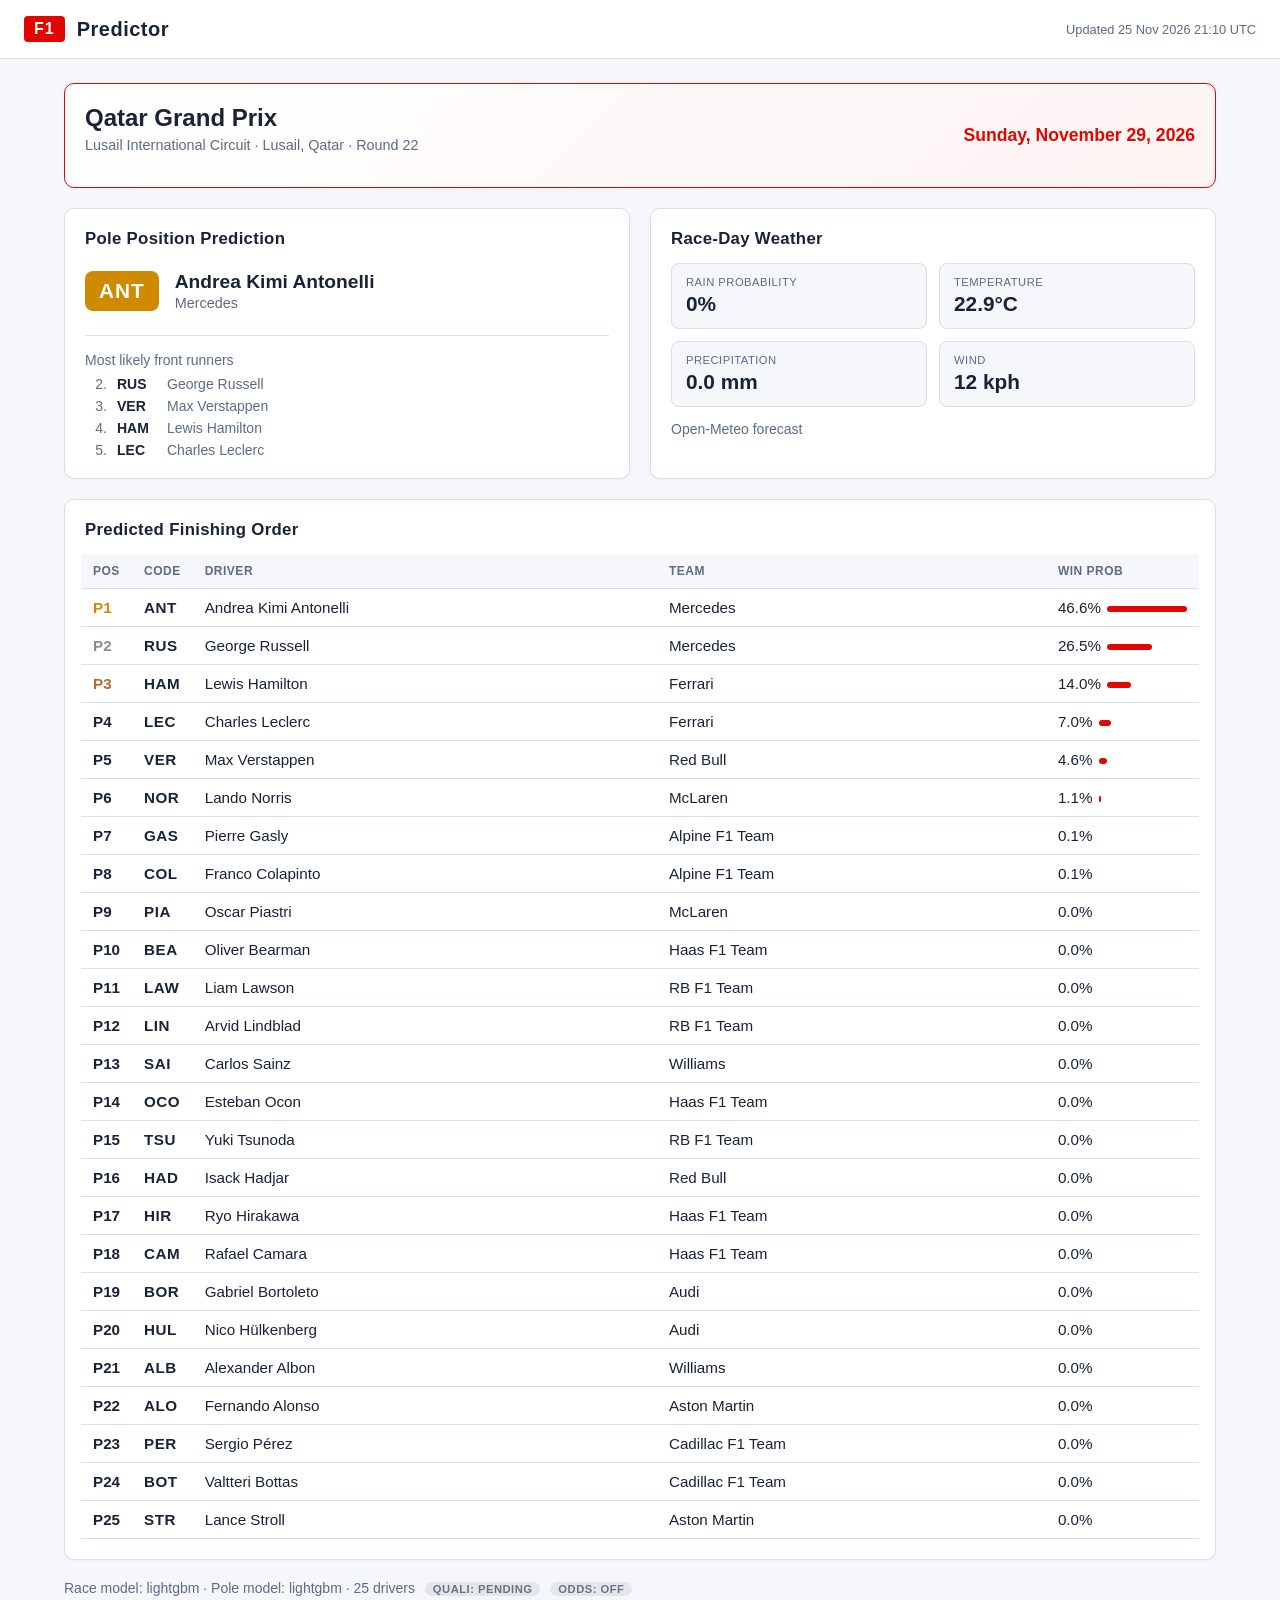
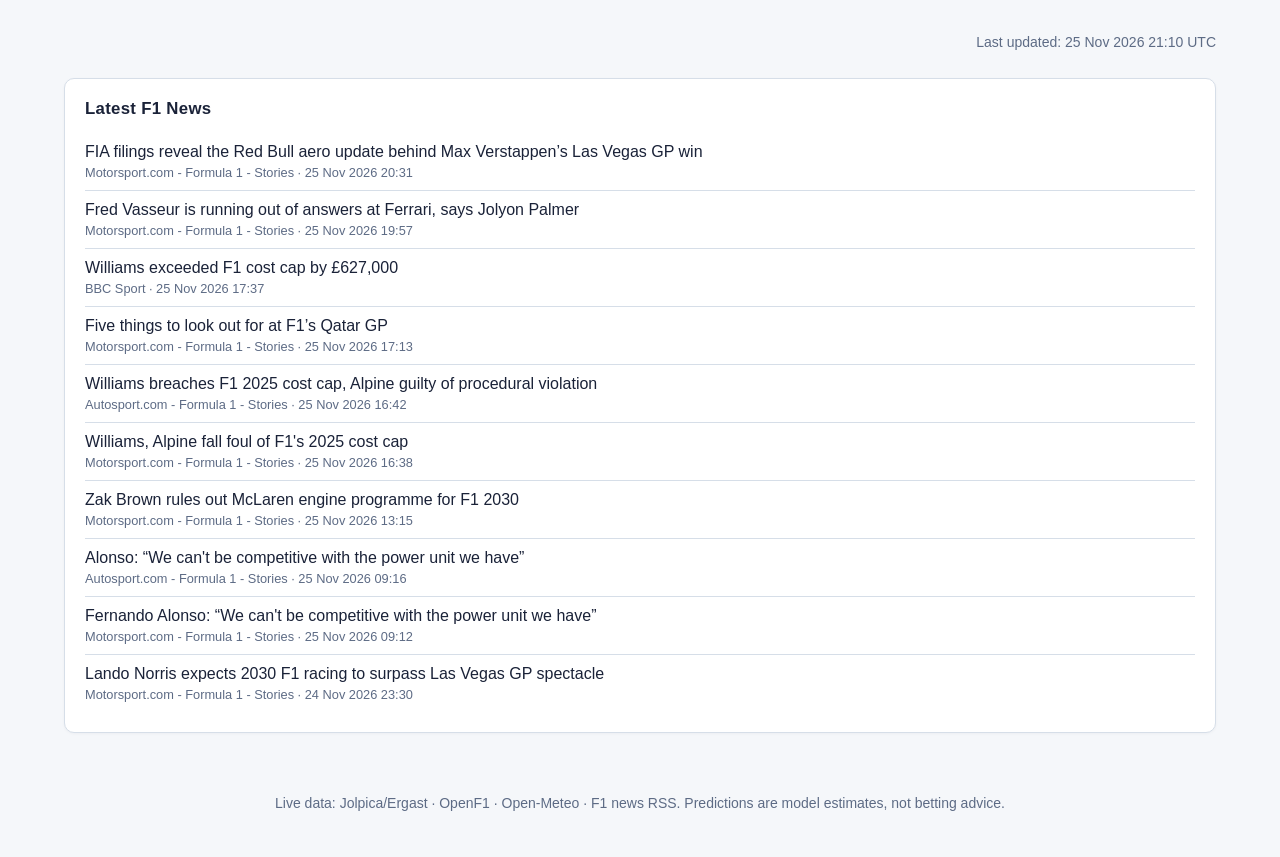
==== docs/index.html @ 9faff914 "chore: update F1 prediction [skip ci]" ====
<!doctype html>
<html lang="en">
<head>
  <meta charset="utf-8" />
  <meta name="viewport" content="width=device-width, initial-scale=1" />
  <title>F1 Predictor &mdash; Qatar Grand Prix</title>
  <style>
:root {
  --bg: #f5f7fa;
  --bg-card: #ffffff;
  --bg-card-hover: #f0f3f8;
  --border: #d6dee8;
  --text: #1a2238;
  --text-dim: #5d6b85;
  --accent: #e10600; /* F1 red */
  --accent-soft: rgba(225, 6, 0, 0.08);
  --good: #048a4f;
  --bad: #d62740;
  --warn: #c47a00;
  --pole-gold: #cf8a00;
  font-family:
    -apple-system, BlinkMacSystemFont, "Segoe UI", Roboto, Helvetica, Arial,
    sans-serif;
}

* {
  box-sizing: border-box;
}

html,
body {
  margin: 0;
  padding: 0;
  background: var(--bg);
  color: var(--text);
  min-height: 100vh;
  -webkit-text-size-adjust: 100%;
}

header {
  display: flex;
  align-items: center;
  justify-content: space-between;
  padding: 16px 24px;
  border-bottom: 1px solid var(--border);
  background: #ffffff;
  flex-wrap: wrap;
  gap: 8px;
}

.brand {
  display: flex;
  align-items: center;
  gap: 12px;
}

.logo {
  background: var(--accent);
  color: white;
  font-weight: 800;
  padding: 4px 10px;
  border-radius: 4px;
  letter-spacing: 1px;
}

.title {
  font-weight: 600;
  font-size: 1.25rem;
  letter-spacing: 0.5px;
}

.refresh-btn {
  background: transparent;
  color: var(--text);
  border: 1px solid var(--border);
  border-radius: 6px;
  padding: 8px 16px;
  cursor: pointer;
  transition: all 0.15s ease;
  font-size: 0.875rem;
}

.refresh-btn:hover {
  border-color: var(--accent);
  background: var(--accent-soft);
}

main {
  max-width: 1200px;
  margin: 0 auto;
  padding: 24px;
  display: flex;
  flex-direction: column;
  gap: 20px;
}

.card {
  background: var(--bg-card);
  border: 1px solid var(--border);
  border-radius: 10px;
  padding: 20px;
  box-shadow: 0 1px 3px rgba(15, 23, 42, 0.04);
}

.card h2 {
  margin: 0 0 14px 0;
  font-size: 1.05rem;
  font-weight: 600;
  letter-spacing: 0.3px;
  color: var(--text);
}

.card h3 {
  margin: 16px 0 8px 0;
  font-size: 0.95rem;
  font-weight: 600;
  color: var(--text-dim);
}

.muted {
  color: var(--text-dim);
  font-size: 0.875rem;
}

.card-loading,
.race-banner-loading {
  color: var(--text-dim);
  padding: 16px 0;
  font-style: italic;
}

/* Race banner */
.race-banner {
  background: linear-gradient(135deg, #ffffff 0%, #fdf3f3 100%);
  border-color: var(--accent);
  display: flex;
  align-items: center;
  justify-content: space-between;
  flex-wrap: wrap;
  gap: 12px;
}

.race-banner .race-name {
  font-size: 1.5rem;
  font-weight: 700;
  margin: 0;
  line-height: 1.2;
}

.race-banner .race-meta {
  color: var(--text-dim);
  font-size: 0.9rem;
  margin-top: 4px;
}

.race-banner .race-date {
  font-size: 1.1rem;
  font-weight: 600;
  color: var(--accent);
}

/* Grid */
.grid-two {
  display: grid;
  grid-template-columns: 1fr 1fr;
  gap: 20px;
}

/* Pole card */
.pole-card .pole-driver {
  display: flex;
  align-items: center;
  gap: 16px;
  padding: 8px 0;
}

.pole-card .pole-code {
  background: var(--pole-gold);
  color: #ffffff;
  font-weight: 800;
  padding: 8px 14px;
  border-radius: 8px;
  font-size: 1.3rem;
  letter-spacing: 1px;
}

.pole-card .pole-info {
  flex: 1;
  min-width: 0;
}

.pole-card .pole-name {
  font-size: 1.2rem;
  font-weight: 600;
  word-break: break-word;
}

.pole-card .pole-team {
  color: var(--text-dim);
  font-size: 0.9rem;
  margin-top: 2px;
}

.pole-secondary {
  margin-top: 16px;
  padding-top: 16px;
  border-top: 1px solid var(--border);
}

.pole-secondary-list {
  list-style: none;
  padding: 0;
  margin: 8px 0 0 0;
  display: flex;
  flex-direction: column;
  gap: 6px;
}

.pole-secondary-list li {
  display: flex;
  align-items: center;
  gap: 10px;
  font-size: 0.875rem;
  color: var(--text-dim);
}

.pole-secondary-list .pos {
  width: 22px;
  text-align: right;
  font-variant-numeric: tabular-nums;
}

.pole-secondary-list .code {
  font-weight: 600;
  color: var(--text);
  width: 40px;
}

/* Weather card */
.weather-card .weather-grid {
  display: grid;
  grid-template-columns: repeat(2, 1fr);
  gap: 12px;
  margin-top: 8px;
}

.weather-stat {
  background: var(--bg);
  border: 1px solid var(--border);
  border-radius: 8px;
  padding: 12px 14px;
}

.weather-stat .label {
  font-size: 0.7rem;
  color: var(--text-dim);
  text-transform: uppercase;
  letter-spacing: 0.5px;
}

.weather-stat .value {
  font-size: 1.3rem;
  font-weight: 700;
  margin-top: 4px;
}

.rain-warn {
  color: var(--warn);
}

/* Race table — wrap in .table-scroll for horizontal scroll on small screens */
.table-scroll {
  overflow-x: auto;
  -webkit-overflow-scrolling: touch;
  margin: 0 -4px;
}

table {
  width: 100%;
  border-collapse: collapse;
  font-size: 0.95rem;
  min-width: 560px;
}

th,
td {
  text-align: left;
  padding: 10px 12px;
  border-bottom: 1px solid var(--border);
  white-space: nowrap;
}

td.driver-name,
td.team-name {
  white-space: normal;
}

th {
  color: var(--text-dim);
  font-weight: 600;
  font-size: 0.75rem;
  text-transform: uppercase;
  letter-spacing: 0.5px;
  background: var(--bg);
}

tbody tr {
  transition: background 0.1s ease;
}

tbody tr:hover {
  background: var(--bg-card-hover);
}

td.rank {
  font-weight: 700;
  width: 50px;
  font-variant-numeric: tabular-nums;
}

td.code {
  font-weight: 600;
  width: 60px;
  letter-spacing: 0.5px;
}

td.win-prob {
  width: 110px;
  font-variant-numeric: tabular-nums;
}

.podium-1 td.rank {
  color: var(--pole-gold);
}
.podium-2 td.rank {
  color: #8a8a8a;
}
.podium-3 td.rank {
  color: #b06c2a;
}

.win-prob-bar {
  display: inline-block;
  height: 6px;
  background: var(--accent);
  border-radius: 3px;
  vertical-align: middle;
  margin-left: 6px;
}

/* News */
#news-list {
  list-style: none;
  padding: 0;
  margin: 0;
}

#news-list li {
  padding: 10px 0;
  border-bottom: 1px solid var(--border);
}

#news-list li:last-child {
  border-bottom: none;
}

#news-list a {
  color: var(--text);
  text-decoration: none;
  font-weight: 500;
  word-break: break-word;
}

#news-list a:hover {
  color: var(--accent);
}

.news-meta {
  color: var(--text-dim);
  font-size: 0.8rem;
  margin-top: 4px;
  word-break: break-word;
}

footer {
  text-align: center;
  padding: 24px 16px 32px 16px;
}

.spinning {
  animation: spin 1s linear infinite;
  display: inline-block;
}

@keyframes spin {
  from {
    transform: rotate(0deg);
  }
  to {
    transform: rotate(360deg);
  }
}

/* ---------- Mobile (<= 720px) ---------- */
@media (max-width: 720px) {
  header {
    padding: 12px 16px;
  }
  .title {
    font-size: 1.1rem;
  }
  main {
    padding: 14px;
    gap: 14px;
  }
  .card {
    padding: 16px;
    border-radius: 8px;
  }
  .grid-two {
    grid-template-columns: 1fr;
    gap: 14px;
  }
  .race-banner {
    flex-direction: column;
    align-items: flex-start;
  }
  .race-banner .race-name {
    font-size: 1.25rem;
  }
  .race-banner .race-date {
    font-size: 1rem;
  }
  .weather-card .weather-grid {
    grid-template-columns: repeat(2, 1fr);
    gap: 8px;
  }
  .weather-stat {
    padding: 10px 12px;
  }
  .weather-stat .value {
    font-size: 1.1rem;
  }

  /* Compact table for phones */
  table {
    font-size: 0.85rem;
    min-width: 480px;
  }
  th,
  td {
    padding: 8px 8px;
  }
  td.rank {
    width: 38px;
  }
  td.code {
    width: 46px;
  }
  td.win-prob {
    width: 78px;
  }
  .win-prob-bar {
    display: none; /* Hide bar on phone — text remains */
  }
}

/* ---------- Very narrow phones (<= 420px) ---------- */
@media (max-width: 420px) {
  table {
    min-width: 360px;
  }
  .race-banner .race-name {
    font-size: 1.1rem;
  }
}


.update-time { text-align: right; margin-bottom: 8px; }
#model-meta { margin: 0 0 4px 0; }
.signal-chip {
  display: inline-block;
  padding: 1px 8px;
  border-radius: 999px;
  font-size: 0.7rem;
  font-weight: 700;
  letter-spacing: 0.5px;
  text-transform: uppercase;
  margin-left: 6px;
  vertical-align: middle;
}
.signal-chip.on  { background: var(--good); color: #fff; }
.signal-chip.off { background: #e3e6ec;   color: #6b7280; }

  </style>
</head>
<body>
  <header>
    <div class="brand">
      <span class="logo">F1</span>
      <span class="title">Predictor</span>
    </div>
    <div class="muted" style="font-size:0.8rem">Updated 25 Nov 2026 21:10 UTC</div>
  </header>

  <main>
    <section class="card race-banner">
      
    <div>
      <h1 class="race-name">Qatar Grand Prix</h1>
      <p class="race-meta">Lusail International Circuit &middot; Lusail, Qatar &middot; Round 22</p>
    </div>
    <div class="race-date">Sunday, November 29, 2026</div>

    </section>

    <section class="grid-two">
      <div class="card pole-card">
        
    <h2>Pole Position Prediction</h2>
    <div class="pole-driver">
      <div class="pole-code">ANT</div>
      <div class="pole-info">
        <div class="pole-name">Andrea Kimi Antonelli</div>
        <div class="pole-team">Mercedes</div>
      </div>
    </div>
      <div class="pole-secondary">
        <div class="muted">Most likely front runners</div>
        <ul class="pole-secondary-list"><li><span class='pos'>2.</span><span class='code'>RUS</span><span>George Russell</span></li><li><span class='pos'>3.</span><span class='code'>VER</span><span>Max Verstappen</span></li><li><span class='pos'>4.</span><span class='code'>HAM</span><span>Lewis Hamilton</span></li><li><span class='pos'>5.</span><span class='code'>LEC</span><span>Charles Leclerc</span></li></ul>
      </div>

      </div>
      <div class="card weather-card">
        
    <h2>Race-Day Weather</h2>
    <div class="weather-grid">
      <div class="weather-stat">
        <div class="label">Rain probability</div>
        <div class="value ">0%</div>
      </div>
      <div class="weather-stat">
        <div class="label">Temperature</div>
        <div class="value">22.9&deg;C</div>
      </div>
      <div class="weather-stat">
        <div class="label">Precipitation</div>
        <div class="value">0.0 mm</div>
      </div>
      <div class="weather-stat">
        <div class="label">Wind</div>
        <div class="value">12 kph</div>
      </div>
    </div>
    <p class="muted" style="margin-top:14px">Open-Meteo forecast</p>

      </div>
    </section>

    <section class="card">
      <h2>Predicted Finishing Order</h2>
      
      
    <div class="table-scroll">
    <table>
      <thead>
        <tr>
          <th>Pos</th><th>Code</th><th>Driver</th><th>Team</th>
          <th>Win prob</th>
        </tr>
      </thead>
      <tbody>
        <tr class="podium-1">
          <td class="rank">P1</td>
          <td class="code">ANT</td>
          <td class="driver-name">Andrea Kimi Antonelli</td>
          <td class="team-name">Mercedes</td>
          <td class="win-prob">46.6%<span class="win-prob-bar" style="width:80px"></span></td>
        </tr>
        <tr class="podium-2">
          <td class="rank">P2</td>
          <td class="code">RUS</td>
          <td class="driver-name">George Russell</td>
          <td class="team-name">Mercedes</td>
          <td class="win-prob">26.5%<span class="win-prob-bar" style="width:45px"></span></td>
        </tr>
        <tr class="podium-3">
          <td class="rank">P3</td>
          <td class="code">HAM</td>
          <td class="driver-name">Lewis Hamilton</td>
          <td class="team-name">Ferrari</td>
          <td class="win-prob">14.0%<span class="win-prob-bar" style="width:24px"></span></td>
        </tr>
        <tr class="">
          <td class="rank">P4</td>
          <td class="code">LEC</td>
          <td class="driver-name">Charles Leclerc</td>
          <td class="team-name">Ferrari</td>
          <td class="win-prob">7.0%<span class="win-prob-bar" style="width:12px"></span></td>
        </tr>
        <tr class="">
          <td class="rank">P5</td>
          <td class="code">VER</td>
          <td class="driver-name">Max Verstappen</td>
          <td class="team-name">Red Bull</td>
          <td class="win-prob">4.6%<span class="win-prob-bar" style="width:8px"></span></td>
        </tr>
        <tr class="">
          <td class="rank">P6</td>
          <td class="code">NOR</td>
          <td class="driver-name">Lando Norris</td>
          <td class="team-name">McLaren</td>
          <td class="win-prob">1.1%<span class="win-prob-bar" style="width:2px"></span></td>
        </tr>
        <tr class="">
          <td class="rank">P7</td>
          <td class="code">GAS</td>
          <td class="driver-name">Pierre Gasly</td>
          <td class="team-name">Alpine F1 Team</td>
          <td class="win-prob">0.1%<span class="win-prob-bar" style="width:0px"></span></td>
        </tr>
        <tr class="">
          <td class="rank">P8</td>
          <td class="code">COL</td>
          <td class="driver-name">Franco Colapinto</td>
          <td class="team-name">Alpine F1 Team</td>
          <td class="win-prob">0.1%<span class="win-prob-bar" style="width:0px"></span></td>
        </tr>
        <tr class="">
          <td class="rank">P9</td>
          <td class="code">PIA</td>
          <td class="driver-name">Oscar Piastri</td>
          <td class="team-name">McLaren</td>
          <td class="win-prob">0.0%<span class="win-prob-bar" style="width:0px"></span></td>
        </tr>
        <tr class="">
          <td class="rank">P10</td>
          <td class="code">BEA</td>
          <td class="driver-name">Oliver Bearman</td>
          <td class="team-name">Haas F1 Team</td>
          <td class="win-prob">0.0%<span class="win-prob-bar" style="width:0px"></span></td>
        </tr>
        <tr class="">
          <td class="rank">P11</td>
          <td class="code">LAW</td>
          <td class="driver-name">Liam Lawson</td>
          <td class="team-name">RB F1 Team</td>
          <td class="win-prob">0.0%<span class="win-prob-bar" style="width:0px"></span></td>
        </tr>
        <tr class="">
          <td class="rank">P12</td>
          <td class="code">LIN</td>
          <td class="driver-name">Arvid Lindblad</td>
          <td class="team-name">RB F1 Team</td>
          <td class="win-prob">0.0%<span class="win-prob-bar" style="width:0px"></span></td>
        </tr>
        <tr class="">
          <td class="rank">P13</td>
          <td class="code">SAI</td>
          <td class="driver-name">Carlos Sainz</td>
          <td class="team-name">Williams</td>
          <td class="win-prob">0.0%<span class="win-prob-bar" style="width:0px"></span></td>
        </tr>
        <tr class="">
          <td class="rank">P14</td>
          <td class="code">OCO</td>
          <td class="driver-name">Esteban Ocon</td>
          <td class="team-name">Haas F1 Team</td>
          <td class="win-prob">0.0%<span class="win-prob-bar" style="width:0px"></span></td>
        </tr>
        <tr class="">
          <td class="rank">P15</td>
          <td class="code">TSU</td>
          <td class="driver-name">Yuki Tsunoda</td>
          <td class="team-name">RB F1 Team</td>
          <td class="win-prob">0.0%<span class="win-prob-bar" style="width:0px"></span></td>
        </tr>
        <tr class="">
          <td class="rank">P16</td>
          <td class="code">HAD</td>
          <td class="driver-name">Isack Hadjar</td>
          <td class="team-name">Red Bull</td>
          <td class="win-prob">0.0%<span class="win-prob-bar" style="width:0px"></span></td>
        </tr>
        <tr class="">
          <td class="rank">P17</td>
          <td class="code">HIR</td>
          <td class="driver-name">Ryo Hirakawa</td>
          <td class="team-name">Haas F1 Team</td>
          <td class="win-prob">0.0%<span class="win-prob-bar" style="width:0px"></span></td>
        </tr>
        <tr class="">
          <td class="rank">P18</td>
          <td class="code">CAM</td>
          <td class="driver-name">Rafael Camara</td>
          <td class="team-name">Haas F1 Team</td>
          <td class="win-prob">0.0%<span class="win-prob-bar" style="width:0px"></span></td>
        </tr>
        <tr class="">
          <td class="rank">P19</td>
          <td class="code">BOR</td>
          <td class="driver-name">Gabriel Bortoleto</td>
          <td class="team-name">Audi</td>
          <td class="win-prob">0.0%<span class="win-prob-bar" style="width:0px"></span></td>
        </tr>
        <tr class="">
          <td class="rank">P20</td>
          <td class="code">HUL</td>
          <td class="driver-name">Nico Hülkenberg</td>
          <td class="team-name">Audi</td>
          <td class="win-prob">0.0%<span class="win-prob-bar" style="width:0px"></span></td>
        </tr>
        <tr class="">
          <td class="rank">P21</td>
          <td class="code">ALB</td>
          <td class="driver-name">Alexander Albon</td>
          <td class="team-name">Williams</td>
          <td class="win-prob">0.0%<span class="win-prob-bar" style="width:0px"></span></td>
        </tr>
        <tr class="">
          <td class="rank">P22</td>
          <td class="code">ALO</td>
          <td class="driver-name">Fernando Alonso</td>
          <td class="team-name">Aston Martin</td>
          <td class="win-prob">0.0%<span class="win-prob-bar" style="width:0px"></span></td>
        </tr>
        <tr class="">
          <td class="rank">P23</td>
          <td class="code">PER</td>
          <td class="driver-name">Sergio Pérez</td>
          <td class="team-name">Cadillac F1 Team</td>
          <td class="win-prob">0.0%<span class="win-prob-bar" style="width:0px"></span></td>
        </tr>
        <tr class="">
          <td class="rank">P24</td>
          <td class="code">BOT</td>
          <td class="driver-name">Valtteri Bottas</td>
          <td class="team-name">Cadillac F1 Team</td>
          <td class="win-prob">0.0%<span class="win-prob-bar" style="width:0px"></span></td>
        </tr>
        <tr class="">
          <td class="rank">P25</td>
          <td class="code">STR</td>
          <td class="driver-name">Lance Stroll</td>
          <td class="team-name">Aston Martin</td>
          <td class="win-prob">0.0%<span class="win-prob-bar" style="width:0px"></span></td>
        </tr></tbody>
    </table>
    </div>
    </section>

    
    <p class="muted" id="model-meta">Race model: lightgbm &middot; Pole model: lightgbm &middot; 25 drivers <span class="signal-chip off">Quali: pending</span> <span class="signal-chip off">Odds: off</span></p>
    <p class="muted update-time">Last updated: 25 Nov 2026 21:10 UTC</p>

    <section class="card">
      <h2>Latest F1 News</h2>
      <ul id="news-list"><li><a href='https://www.motorsport.com/f1/news/fia-filings-reveal-the-lone-rb22-aero-update-behind-max-verstappens-las-vegas-gp-win/10877619/?utm_source=RSS&amp;utm_medium=referral&amp;utm_campaign=RSS-F1&amp;utm_term=News&amp;utm_content=www' target='_blank' rel='noopener'>FIA filings reveal the Red Bull aero update behind Max Verstappen’s Las Vegas GP win</a><div class='news-meta'>Motorsport.com - Formula 1 - Stories &middot; 25 Nov 2026 20:31</div></li><li><a href='https://www.motorsport.com/f1/news/worn-out-fred-vasseur-is-running-out-of-answers-at-ferrari-says-jolyon-palmer-/10877422/?utm_source=RSS&amp;utm_medium=referral&amp;utm_campaign=RSS-F1&amp;utm_term=News&amp;utm_content=www' target='_blank' rel='noopener'>Fred Vasseur is running out of answers at Ferrari, says Jolyon Palmer</a><div class='news-meta'>Motorsport.com - Formula 1 - Stories &middot; 25 Nov 2026 19:57</div></li><li><a href='https://www.bbc.co.uk/sport/formula1/articles/cxj05mv79z0do?at_medium=RSS&amp;at_campaign=rss' target='_blank' rel='noopener'>Williams exceeded F1 cost cap by £627,000</a><div class='news-meta'>BBC Sport &middot; 25 Nov 2026 17:37</div></li><li><a href='https://www.motorsport.com/f1/news/five-things-to-look-out-for-at-f1s-qatar-gp/10877727/?utm_source=RSS&amp;utm_medium=referral&amp;utm_campaign=RSS-F1&amp;utm_term=News&amp;utm_content=www' target='_blank' rel='noopener'>Five things to look out for at F1’s Qatar GP</a><div class='news-meta'>Motorsport.com - Formula 1 - Stories &middot; 25 Nov 2026 17:13</div></li><li><a href='https://www.autosport.com/f1/news/williams-breaches-2025-f1-cost-cap-reveals-penalty/10877744/?utm_source=RSS&amp;utm_medium=referral&amp;utm_campaign=RSS-F1&amp;utm_term=News&amp;utm_content=uk' target='_blank' rel='noopener'>Williams breaches F1 2025 cost cap, Alpine guilty of procedural violation</a><div class='news-meta'>Autosport.com - Formula 1 - Stories &middot; 25 Nov 2026 16:42</div></li><li><a href='https://www.motorsport.com/f1/news/williams-breaches-2025-f1-cost-cap-reveals-penalty/10877740/?utm_source=RSS&amp;utm_medium=referral&amp;utm_campaign=RSS-F1&amp;utm_term=News&amp;utm_content=www' target='_blank' rel='noopener'>Williams, Alpine fall foul of F1&#039;s 2025 cost cap</a><div class='news-meta'>Motorsport.com - Formula 1 - Stories &middot; 25 Nov 2026 16:38</div></li><li><a href='https://www.motorsport.com/f1/news/zak-brown-rules-out-mclaren-engine-programme-for-f1-2030/10877436/?utm_source=RSS&amp;utm_medium=referral&amp;utm_campaign=RSS-F1&amp;utm_term=News&amp;utm_content=www' target='_blank' rel='noopener'>Zak Brown rules out McLaren engine programme for F1 2030</a><div class='news-meta'>Motorsport.com - Formula 1 - Stories &middot; 25 Nov 2026 13:15</div></li><li><a href='https://www.autosport.com/f1/news/fernando-alonso-we-cant-be-competitive-with-the-power-unit-we-have/10877607/?utm_source=RSS&amp;utm_medium=referral&amp;utm_campaign=RSS-F1&amp;utm_term=News&amp;utm_content=uk' target='_blank' rel='noopener'>Alonso: “We can&#039;t be competitive with the power unit we have”</a><div class='news-meta'>Autosport.com - Formula 1 - Stories &middot; 25 Nov 2026 09:16</div></li><li><a href='https://www.motorsport.com/f1/news/fernando-alonso-we-cant-be-competitive-with-the-power-unit-we-have/10877596/?utm_source=RSS&amp;utm_medium=referral&amp;utm_campaign=RSS-F1&amp;utm_term=News&amp;utm_content=www' target='_blank' rel='noopener'>Fernando Alonso: “We can&#039;t be competitive with the power unit we have”</a><div class='news-meta'>Motorsport.com - Formula 1 - Stories &middot; 25 Nov 2026 09:12</div></li><li><a href='https://www.motorsport.com/f1/news/lando-norris-admits-some-of-the-overtakes-werent-overtakes-in-vegas-thriller-and-explains-why-2030-/10877443/?utm_source=RSS&amp;utm_medium=referral&amp;utm_campaign=RSS-F1&amp;utm_term=News&amp;utm_content=www' target='_blank' rel='noopener'>Lando Norris expects 2030 F1 racing to surpass Las Vegas GP spectacle</a><div class='news-meta'>Motorsport.com - Formula 1 - Stories &middot; 24 Nov 2026 23:30</div></li></ul>
    </section>
  </main>

  <footer>
    <p class="muted">
      Live data: Jolpica/Ergast &middot; OpenF1 &middot; Open-Meteo &middot; F1 news RSS.
      Predictions are model estimates, not betting advice.
    </p>
  </footer>
</body>
</html>
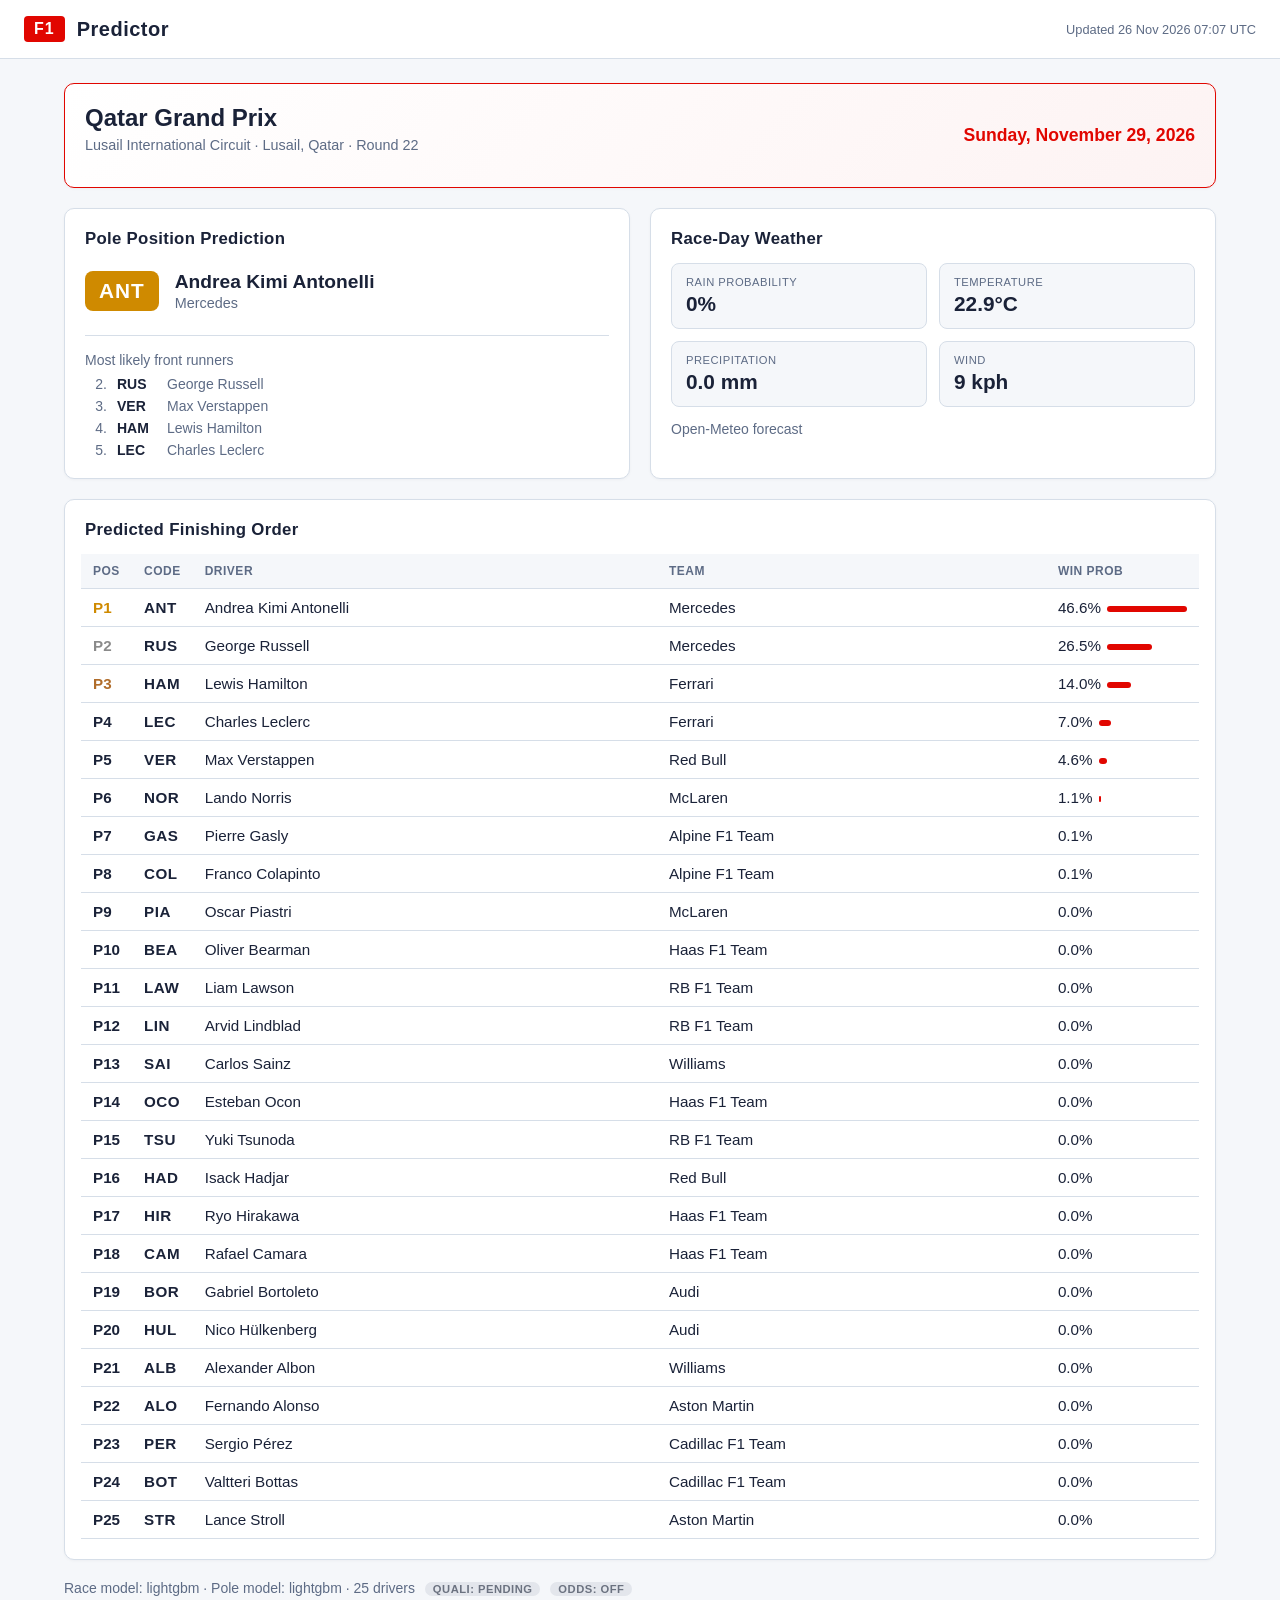
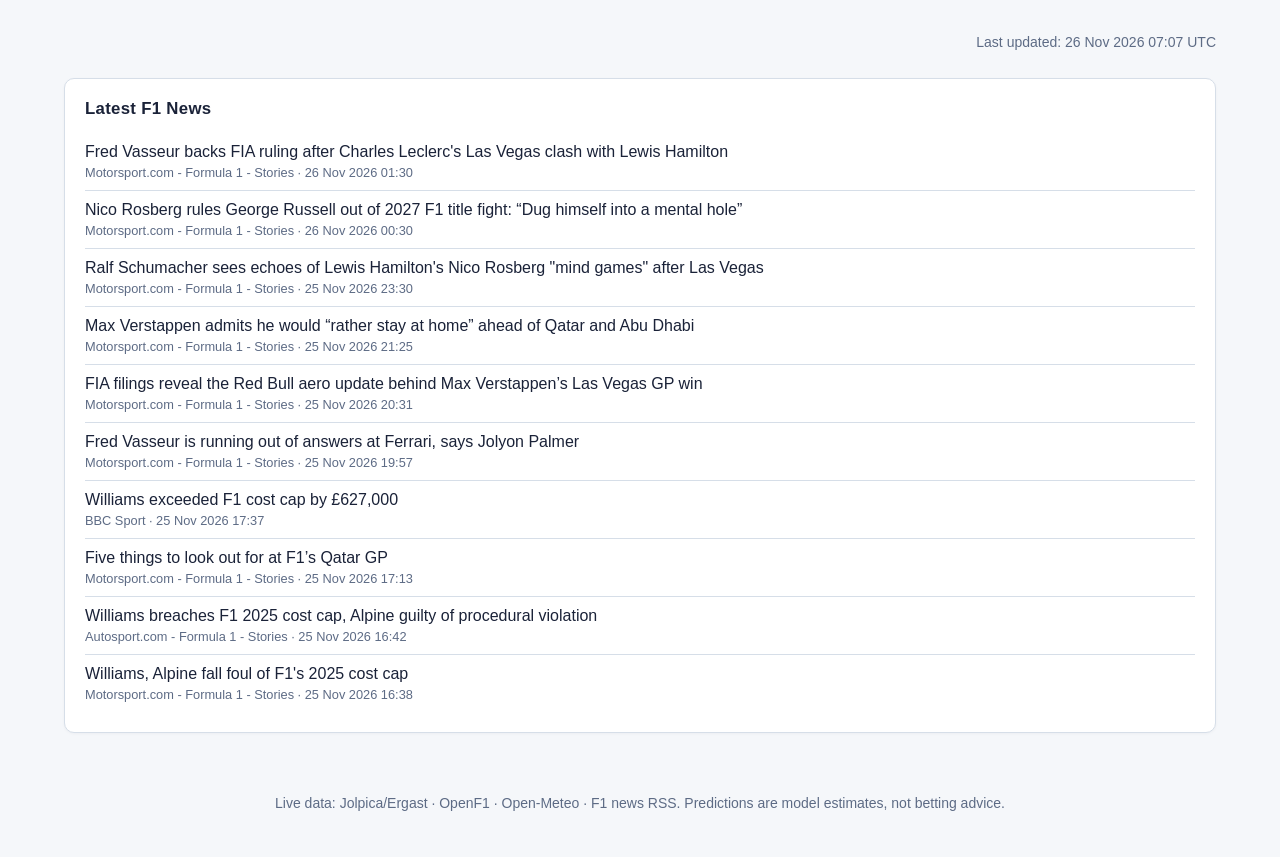
==== commit a2a5f77d: "chore: update F1 prediction [skip ci]" ====
--- a/docs/index.html
+++ b/docs/index.html
@@ -500,7 +500,7 @@
       <span class="logo">F1</span>
       <span class="title">Predictor</span>
     </div>
-    <div class="muted" style="font-size:0.8rem">Updated 25 Nov 2026 21:10 UTC</div>
+    <div class="muted" style="font-size:0.8rem">Updated 26 Nov 2026 07:07 UTC</div>
   </header>
 
   <main>
@@ -549,7 +549,7 @@
       </div>
       <div class="weather-stat">
         <div class="label">Wind</div>
-        <div class="value">12 kph</div>
+        <div class="value">9 kph</div>
       </div>
     </div>
     <p class="muted" style="margin-top:14px">Open-Meteo forecast</p>
@@ -751,11 +751,11 @@
 
     
     <p class="muted" id="model-meta">Race model: lightgbm &middot; Pole model: lightgbm &middot; 25 drivers <span class="signal-chip off">Quali: pending</span> <span class="signal-chip off">Odds: off</span></p>
-    <p class="muted update-time">Last updated: 25 Nov 2026 21:10 UTC</p>
+    <p class="muted update-time">Last updated: 26 Nov 2026 07:07 UTC</p>
 
     <section class="card">
       <h2>Latest F1 News</h2>
-      <ul id="news-list"><li><a href='https://www.motorsport.com/f1/news/fia-filings-reveal-the-lone-rb22-aero-update-behind-max-verstappens-las-vegas-gp-win/10877619/?utm_source=RSS&amp;utm_medium=referral&amp;utm_campaign=RSS-F1&amp;utm_term=News&amp;utm_content=www' target='_blank' rel='noopener'>FIA filings reveal the Red Bull aero update behind Max Verstappen’s Las Vegas GP win</a><div class='news-meta'>Motorsport.com - Formula 1 - Stories &middot; 25 Nov 2026 20:31</div></li><li><a href='https://www.motorsport.com/f1/news/worn-out-fred-vasseur-is-running-out-of-answers-at-ferrari-says-jolyon-palmer-/10877422/?utm_source=RSS&amp;utm_medium=referral&amp;utm_campaign=RSS-F1&amp;utm_term=News&amp;utm_content=www' target='_blank' rel='noopener'>Fred Vasseur is running out of answers at Ferrari, says Jolyon Palmer</a><div class='news-meta'>Motorsport.com - Formula 1 - Stories &middot; 25 Nov 2026 19:57</div></li><li><a href='https://www.bbc.co.uk/sport/formula1/articles/cxj05mv79z0do?at_medium=RSS&amp;at_campaign=rss' target='_blank' rel='noopener'>Williams exceeded F1 cost cap by £627,000</a><div class='news-meta'>BBC Sport &middot; 25 Nov 2026 17:37</div></li><li><a href='https://www.motorsport.com/f1/news/five-things-to-look-out-for-at-f1s-qatar-gp/10877727/?utm_source=RSS&amp;utm_medium=referral&amp;utm_campaign=RSS-F1&amp;utm_term=News&amp;utm_content=www' target='_blank' rel='noopener'>Five things to look out for at F1’s Qatar GP</a><div class='news-meta'>Motorsport.com - Formula 1 - Stories &middot; 25 Nov 2026 17:13</div></li><li><a href='https://www.autosport.com/f1/news/williams-breaches-2025-f1-cost-cap-reveals-penalty/10877744/?utm_source=RSS&amp;utm_medium=referral&amp;utm_campaign=RSS-F1&amp;utm_term=News&amp;utm_content=uk' target='_blank' rel='noopener'>Williams breaches F1 2025 cost cap, Alpine guilty of procedural violation</a><div class='news-meta'>Autosport.com - Formula 1 - Stories &middot; 25 Nov 2026 16:42</div></li><li><a href='https://www.motorsport.com/f1/news/williams-breaches-2025-f1-cost-cap-reveals-penalty/10877740/?utm_source=RSS&amp;utm_medium=referral&amp;utm_campaign=RSS-F1&amp;utm_term=News&amp;utm_content=www' target='_blank' rel='noopener'>Williams, Alpine fall foul of F1&#039;s 2025 cost cap</a><div class='news-meta'>Motorsport.com - Formula 1 - Stories &middot; 25 Nov 2026 16:38</div></li><li><a href='https://www.motorsport.com/f1/news/zak-brown-rules-out-mclaren-engine-programme-for-f1-2030/10877436/?utm_source=RSS&amp;utm_medium=referral&amp;utm_campaign=RSS-F1&amp;utm_term=News&amp;utm_content=www' target='_blank' rel='noopener'>Zak Brown rules out McLaren engine programme for F1 2030</a><div class='news-meta'>Motorsport.com - Formula 1 - Stories &middot; 25 Nov 2026 13:15</div></li><li><a href='https://www.autosport.com/f1/news/fernando-alonso-we-cant-be-competitive-with-the-power-unit-we-have/10877607/?utm_source=RSS&amp;utm_medium=referral&amp;utm_campaign=RSS-F1&amp;utm_term=News&amp;utm_content=uk' target='_blank' rel='noopener'>Alonso: “We can&#039;t be competitive with the power unit we have”</a><div class='news-meta'>Autosport.com - Formula 1 - Stories &middot; 25 Nov 2026 09:16</div></li><li><a href='https://www.motorsport.com/f1/news/fernando-alonso-we-cant-be-competitive-with-the-power-unit-we-have/10877596/?utm_source=RSS&amp;utm_medium=referral&amp;utm_campaign=RSS-F1&amp;utm_term=News&amp;utm_content=www' target='_blank' rel='noopener'>Fernando Alonso: “We can&#039;t be competitive with the power unit we have”</a><div class='news-meta'>Motorsport.com - Formula 1 - Stories &middot; 25 Nov 2026 09:12</div></li><li><a href='https://www.motorsport.com/f1/news/lando-norris-admits-some-of-the-overtakes-werent-overtakes-in-vegas-thriller-and-explains-why-2030-/10877443/?utm_source=RSS&amp;utm_medium=referral&amp;utm_campaign=RSS-F1&amp;utm_term=News&amp;utm_content=www' target='_blank' rel='noopener'>Lando Norris expects 2030 F1 racing to surpass Las Vegas GP spectacle</a><div class='news-meta'>Motorsport.com - Formula 1 - Stories &middot; 24 Nov 2026 23:30</div></li></ul>
+      <ul id="news-list"><li><a href='https://www.motorsport.com/f1/news/fred-vasseur-refuses-to-shield-leclerc-over-hamilton-collision-the-decision-of-the-fia-was-quite-cl/10877483/?utm_source=RSS&amp;utm_medium=referral&amp;utm_campaign=RSS-F1&amp;utm_term=News&amp;utm_content=www' target='_blank' rel='noopener'>Fred Vasseur backs FIA ruling after Charles Leclerc&#039;s Las Vegas clash with Lewis Hamilton</a><div class='news-meta'>Motorsport.com - Formula 1 - Stories &middot; 26 Nov 2026 01:30</div></li><li><a href='https://www.motorsport.com/f1/news/nico-rosberg-rules-george-russell-out-of-2027-f1-title-fight-he-dug-himself-into-a-mental-hole/10877719/?utm_source=RSS&amp;utm_medium=referral&amp;utm_campaign=RSS-F1&amp;utm_term=News&amp;utm_content=www' target='_blank' rel='noopener'>Nico Rosberg rules George Russell out of 2027 F1 title fight: “Dug himself into a mental hole”</a><div class='news-meta'>Motorsport.com - Formula 1 - Stories &middot; 26 Nov 2026 00:30</div></li><li><a href='https://www.motorsport.com/f1/news/ralf-schumacher-says-lewis-hamilton-wants-ferraris-no-1-power-by-any-means-necessary-after-leclerc-/10877712/?utm_source=RSS&amp;utm_medium=referral&amp;utm_campaign=RSS-F1&amp;utm_term=News&amp;utm_content=www' target='_blank' rel='noopener'>Ralf Schumacher sees echoes of Lewis Hamilton&#039;s Nico Rosberg &quot;mind games&quot; after Las Vegas</a><div class='news-meta'>Motorsport.com - Formula 1 - Stories &middot; 25 Nov 2026 23:30</div></li><li><a href='https://www.motorsport.com/f1/news/verstappen-admits-he-would-rather-stay-at-home-ahead-of-qatar-and-abu-dhabi-despite-f1-safety-guara/10877645/?utm_source=RSS&amp;utm_medium=referral&amp;utm_campaign=RSS-F1&amp;utm_term=News&amp;utm_content=www' target='_blank' rel='noopener'>Max Verstappen admits he would “rather stay at home” ahead of Qatar and Abu Dhabi</a><div class='news-meta'>Motorsport.com - Formula 1 - Stories &middot; 25 Nov 2026 21:25</div></li><li><a href='https://www.motorsport.com/f1/news/fia-filings-reveal-the-lone-rb22-aero-update-behind-max-verstappens-las-vegas-gp-win/10877619/?utm_source=RSS&amp;utm_medium=referral&amp;utm_campaign=RSS-F1&amp;utm_term=News&amp;utm_content=www' target='_blank' rel='noopener'>FIA filings reveal the Red Bull aero update behind Max Verstappen’s Las Vegas GP win</a><div class='news-meta'>Motorsport.com - Formula 1 - Stories &middot; 25 Nov 2026 20:31</div></li><li><a href='https://www.motorsport.com/f1/news/worn-out-fred-vasseur-is-running-out-of-answers-at-ferrari-says-jolyon-palmer-/10877422/?utm_source=RSS&amp;utm_medium=referral&amp;utm_campaign=RSS-F1&amp;utm_term=News&amp;utm_content=www' target='_blank' rel='noopener'>Fred Vasseur is running out of answers at Ferrari, says Jolyon Palmer</a><div class='news-meta'>Motorsport.com - Formula 1 - Stories &middot; 25 Nov 2026 19:57</div></li><li><a href='https://www.bbc.co.uk/sport/formula1/articles/cxj05mv79z0do?at_medium=RSS&amp;at_campaign=rss' target='_blank' rel='noopener'>Williams exceeded F1 cost cap by £627,000</a><div class='news-meta'>BBC Sport &middot; 25 Nov 2026 17:37</div></li><li><a href='https://www.motorsport.com/f1/news/five-things-to-look-out-for-at-f1s-qatar-gp/10877727/?utm_source=RSS&amp;utm_medium=referral&amp;utm_campaign=RSS-F1&amp;utm_term=News&amp;utm_content=www' target='_blank' rel='noopener'>Five things to look out for at F1’s Qatar GP</a><div class='news-meta'>Motorsport.com - Formula 1 - Stories &middot; 25 Nov 2026 17:13</div></li><li><a href='https://www.autosport.com/f1/news/williams-breaches-2025-f1-cost-cap-reveals-penalty/10877744/?utm_source=RSS&amp;utm_medium=referral&amp;utm_campaign=RSS-F1&amp;utm_term=News&amp;utm_content=uk' target='_blank' rel='noopener'>Williams breaches F1 2025 cost cap, Alpine guilty of procedural violation</a><div class='news-meta'>Autosport.com - Formula 1 - Stories &middot; 25 Nov 2026 16:42</div></li><li><a href='https://www.motorsport.com/f1/news/williams-breaches-2025-f1-cost-cap-reveals-penalty/10877740/?utm_source=RSS&amp;utm_medium=referral&amp;utm_campaign=RSS-F1&amp;utm_term=News&amp;utm_content=www' target='_blank' rel='noopener'>Williams, Alpine fall foul of F1&#039;s 2025 cost cap</a><div class='news-meta'>Motorsport.com - Formula 1 - Stories &middot; 25 Nov 2026 16:38</div></li></ul>
     </section>
   </main>
 
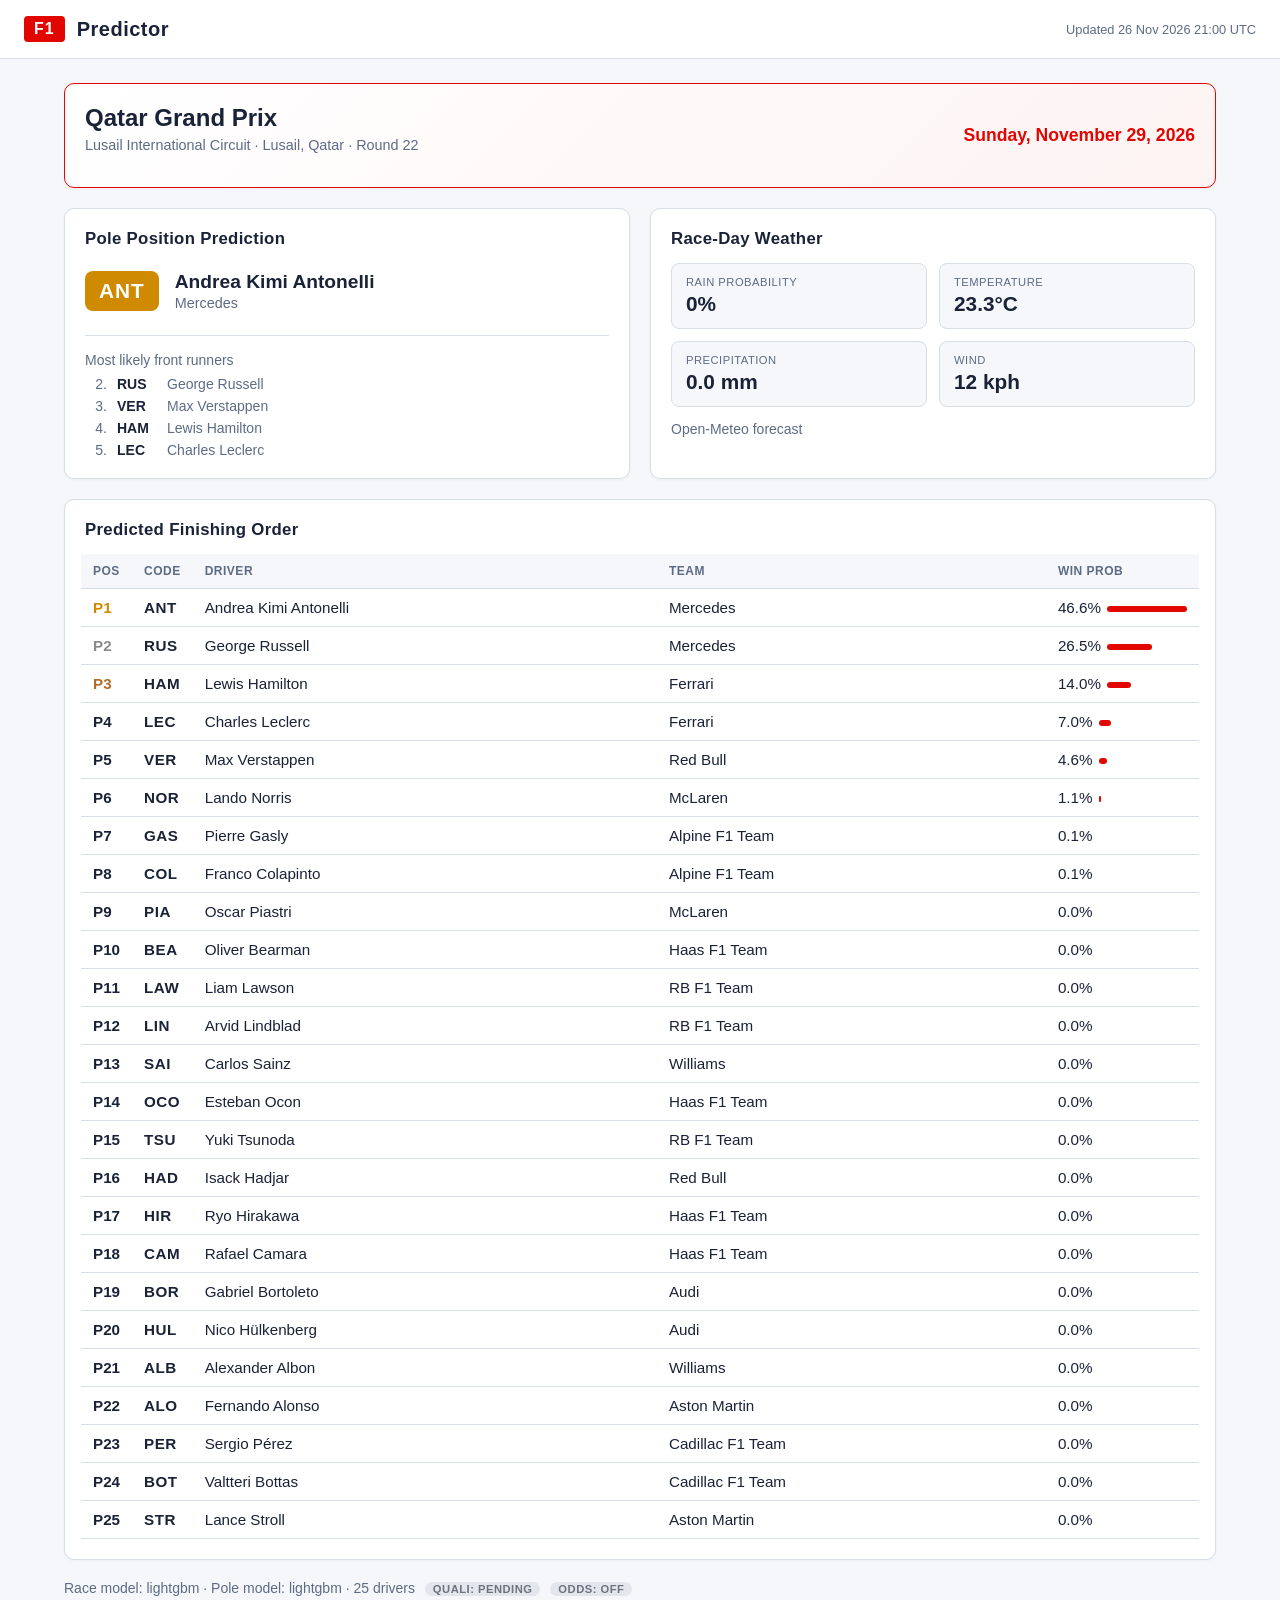
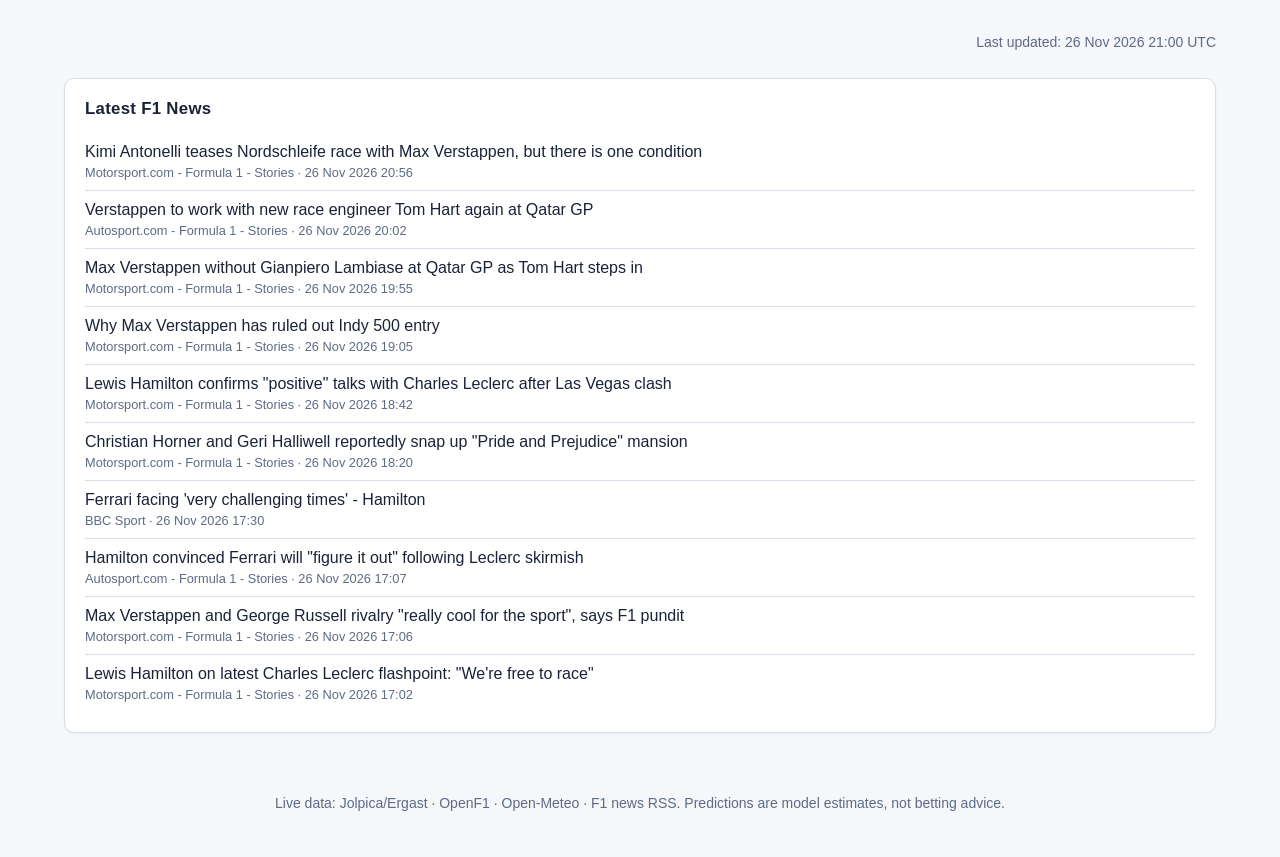
==== commit 0da8dd14: "chore: update F1 prediction [skip ci]" ====
--- a/docs/index.html
+++ b/docs/index.html
@@ -500,7 +500,7 @@
       <span class="logo">F1</span>
       <span class="title">Predictor</span>
     </div>
-    <div class="muted" style="font-size:0.8rem">Updated 26 Nov 2026 07:07 UTC</div>
+    <div class="muted" style="font-size:0.8rem">Updated 26 Nov 2026 21:00 UTC</div>
   </header>
 
   <main>
@@ -541,7 +541,7 @@
       </div>
       <div class="weather-stat">
         <div class="label">Temperature</div>
-        <div class="value">22.9&deg;C</div>
+        <div class="value">23.3&deg;C</div>
       </div>
       <div class="weather-stat">
         <div class="label">Precipitation</div>
@@ -549,7 +549,7 @@
       </div>
       <div class="weather-stat">
         <div class="label">Wind</div>
-        <div class="value">9 kph</div>
+        <div class="value">12 kph</div>
       </div>
     </div>
     <p class="muted" style="margin-top:14px">Open-Meteo forecast</p>
@@ -751,11 +751,11 @@
 
     
     <p class="muted" id="model-meta">Race model: lightgbm &middot; Pole model: lightgbm &middot; 25 drivers <span class="signal-chip off">Quali: pending</span> <span class="signal-chip off">Odds: off</span></p>
-    <p class="muted update-time">Last updated: 26 Nov 2026 07:07 UTC</p>
+    <p class="muted update-time">Last updated: 26 Nov 2026 21:00 UTC</p>
 
     <section class="card">
       <h2>Latest F1 News</h2>
-      <ul id="news-list"><li><a href='https://www.motorsport.com/f1/news/fred-vasseur-refuses-to-shield-leclerc-over-hamilton-collision-the-decision-of-the-fia-was-quite-cl/10877483/?utm_source=RSS&amp;utm_medium=referral&amp;utm_campaign=RSS-F1&amp;utm_term=News&amp;utm_content=www' target='_blank' rel='noopener'>Fred Vasseur backs FIA ruling after Charles Leclerc&#039;s Las Vegas clash with Lewis Hamilton</a><div class='news-meta'>Motorsport.com - Formula 1 - Stories &middot; 26 Nov 2026 01:30</div></li><li><a href='https://www.motorsport.com/f1/news/nico-rosberg-rules-george-russell-out-of-2027-f1-title-fight-he-dug-himself-into-a-mental-hole/10877719/?utm_source=RSS&amp;utm_medium=referral&amp;utm_campaign=RSS-F1&amp;utm_term=News&amp;utm_content=www' target='_blank' rel='noopener'>Nico Rosberg rules George Russell out of 2027 F1 title fight: “Dug himself into a mental hole”</a><div class='news-meta'>Motorsport.com - Formula 1 - Stories &middot; 26 Nov 2026 00:30</div></li><li><a href='https://www.motorsport.com/f1/news/ralf-schumacher-says-lewis-hamilton-wants-ferraris-no-1-power-by-any-means-necessary-after-leclerc-/10877712/?utm_source=RSS&amp;utm_medium=referral&amp;utm_campaign=RSS-F1&amp;utm_term=News&amp;utm_content=www' target='_blank' rel='noopener'>Ralf Schumacher sees echoes of Lewis Hamilton&#039;s Nico Rosberg &quot;mind games&quot; after Las Vegas</a><div class='news-meta'>Motorsport.com - Formula 1 - Stories &middot; 25 Nov 2026 23:30</div></li><li><a href='https://www.motorsport.com/f1/news/verstappen-admits-he-would-rather-stay-at-home-ahead-of-qatar-and-abu-dhabi-despite-f1-safety-guara/10877645/?utm_source=RSS&amp;utm_medium=referral&amp;utm_campaign=RSS-F1&amp;utm_term=News&amp;utm_content=www' target='_blank' rel='noopener'>Max Verstappen admits he would “rather stay at home” ahead of Qatar and Abu Dhabi</a><div class='news-meta'>Motorsport.com - Formula 1 - Stories &middot; 25 Nov 2026 21:25</div></li><li><a href='https://www.motorsport.com/f1/news/fia-filings-reveal-the-lone-rb22-aero-update-behind-max-verstappens-las-vegas-gp-win/10877619/?utm_source=RSS&amp;utm_medium=referral&amp;utm_campaign=RSS-F1&amp;utm_term=News&amp;utm_content=www' target='_blank' rel='noopener'>FIA filings reveal the Red Bull aero update behind Max Verstappen’s Las Vegas GP win</a><div class='news-meta'>Motorsport.com - Formula 1 - Stories &middot; 25 Nov 2026 20:31</div></li><li><a href='https://www.motorsport.com/f1/news/worn-out-fred-vasseur-is-running-out-of-answers-at-ferrari-says-jolyon-palmer-/10877422/?utm_source=RSS&amp;utm_medium=referral&amp;utm_campaign=RSS-F1&amp;utm_term=News&amp;utm_content=www' target='_blank' rel='noopener'>Fred Vasseur is running out of answers at Ferrari, says Jolyon Palmer</a><div class='news-meta'>Motorsport.com - Formula 1 - Stories &middot; 25 Nov 2026 19:57</div></li><li><a href='https://www.bbc.co.uk/sport/formula1/articles/cxj05mv79z0do?at_medium=RSS&amp;at_campaign=rss' target='_blank' rel='noopener'>Williams exceeded F1 cost cap by £627,000</a><div class='news-meta'>BBC Sport &middot; 25 Nov 2026 17:37</div></li><li><a href='https://www.motorsport.com/f1/news/five-things-to-look-out-for-at-f1s-qatar-gp/10877727/?utm_source=RSS&amp;utm_medium=referral&amp;utm_campaign=RSS-F1&amp;utm_term=News&amp;utm_content=www' target='_blank' rel='noopener'>Five things to look out for at F1’s Qatar GP</a><div class='news-meta'>Motorsport.com - Formula 1 - Stories &middot; 25 Nov 2026 17:13</div></li><li><a href='https://www.autosport.com/f1/news/williams-breaches-2025-f1-cost-cap-reveals-penalty/10877744/?utm_source=RSS&amp;utm_medium=referral&amp;utm_campaign=RSS-F1&amp;utm_term=News&amp;utm_content=uk' target='_blank' rel='noopener'>Williams breaches F1 2025 cost cap, Alpine guilty of procedural violation</a><div class='news-meta'>Autosport.com - Formula 1 - Stories &middot; 25 Nov 2026 16:42</div></li><li><a href='https://www.motorsport.com/f1/news/williams-breaches-2025-f1-cost-cap-reveals-penalty/10877740/?utm_source=RSS&amp;utm_medium=referral&amp;utm_campaign=RSS-F1&amp;utm_term=News&amp;utm_content=www' target='_blank' rel='noopener'>Williams, Alpine fall foul of F1&#039;s 2025 cost cap</a><div class='news-meta'>Motorsport.com - Formula 1 - Stories &middot; 25 Nov 2026 16:38</div></li></ul>
+      <ul id="news-list"><li><a href='https://www.motorsport.com/f1/news/kimi-antonelli-teases-nordschleife-race-with-max-verstappen-but-there-is-one-condition/10878047/?utm_source=RSS&amp;utm_medium=referral&amp;utm_campaign=RSS-F1&amp;utm_term=News&amp;utm_content=www' target='_blank' rel='noopener'>Kimi Antonelli teases Nordschleife race with Max Verstappen, but there is one condition</a><div class='news-meta'>Motorsport.com - Formula 1 - Stories &middot; 26 Nov 2026 20:56</div></li><li><a href='https://www.autosport.com/f1/news/verstappen-to-work-with-new-race-engineer-tom-hart-again-at-qatar-gp/10878044/?utm_source=RSS&amp;utm_medium=referral&amp;utm_campaign=RSS-F1&amp;utm_term=News&amp;utm_content=uk' target='_blank' rel='noopener'>Verstappen to work with new race engineer Tom Hart again at Qatar GP</a><div class='news-meta'>Autosport.com - Formula 1 - Stories &middot; 26 Nov 2026 20:02</div></li><li><a href='https://www.motorsport.com/f1/news/max-verstappen-without-gianpiero-lambiase-at-qatar-gp-as-tom-hart-steps-in/10878042/?utm_source=RSS&amp;utm_medium=referral&amp;utm_campaign=RSS-F1&amp;utm_term=News&amp;utm_content=www' target='_blank' rel='noopener'>Max Verstappen without Gianpiero Lambiase at Qatar GP as Tom Hart steps in</a><div class='news-meta'>Motorsport.com - Formula 1 - Stories &middot; 26 Nov 2026 19:55</div></li><li><a href='https://www.motorsport.com/f1/news/why-max-verstappen-has-ruled-out-indy-500-entry/10878029/?utm_source=RSS&amp;utm_medium=referral&amp;utm_campaign=RSS-F1&amp;utm_term=News&amp;utm_content=www' target='_blank' rel='noopener'>Why Max Verstappen has ruled out Indy 500 entry</a><div class='news-meta'>Motorsport.com - Formula 1 - Stories &middot; 26 Nov 2026 19:05</div></li><li><a href='https://www.motorsport.com/f1/news/lewis-hamilton-confirms-positive-talks-with-charles-leclerc-after-las-vegas-clash/10878021/?utm_source=RSS&amp;utm_medium=referral&amp;utm_campaign=RSS-F1&amp;utm_term=News&amp;utm_content=www' target='_blank' rel='noopener'>Lewis Hamilton confirms &quot;positive&quot; talks with Charles Leclerc after Las Vegas clash</a><div class='news-meta'>Motorsport.com - Formula 1 - Stories &middot; 26 Nov 2026 18:42</div></li><li><a href='https://www.motorsport.com/f1/news/christian-horner-and-geri-halliwell-reportedly-snap-up-pride-and-prejudice-mansion/10878015/?utm_source=RSS&amp;utm_medium=referral&amp;utm_campaign=RSS-F1&amp;utm_term=News&amp;utm_content=www' target='_blank' rel='noopener'>Christian Horner and Geri Halliwell reportedly snap up &quot;Pride and Prejudice&quot; mansion</a><div class='news-meta'>Motorsport.com - Formula 1 - Stories &middot; 26 Nov 2026 18:20</div></li><li><a href='https://www.bbc.co.uk/sport/formula1/articles/c6j9mw2dkzrxo?at_medium=RSS&amp;at_campaign=rss' target='_blank' rel='noopener'>Ferrari facing &#039;very challenging times&#039; - Hamilton</a><div class='news-meta'>BBC Sport &middot; 26 Nov 2026 17:30</div></li><li><a href='https://www.autosport.com/f1/news/hamilton-convinced-ferrari-will-figure-it-out/10877979/?utm_source=RSS&amp;utm_medium=referral&amp;utm_campaign=RSS-F1&amp;utm_term=News&amp;utm_content=uk' target='_blank' rel='noopener'>Hamilton convinced Ferrari will &quot;figure it out&quot; following Leclerc skirmish</a><div class='news-meta'>Autosport.com - Formula 1 - Stories &middot; 26 Nov 2026 17:07</div></li><li><a href='https://www.motorsport.com/f1/news/george-russell-gets-under-max-verstappens-skin-more-than-any-other-driver-says-f1-pundit/10877980/?utm_source=RSS&amp;utm_medium=referral&amp;utm_campaign=RSS-F1&amp;utm_term=News&amp;utm_content=www' target='_blank' rel='noopener'>Max Verstappen and George Russell rivalry &quot;really cool for the sport&quot;, says F1 pundit</a><div class='news-meta'>Motorsport.com - Formula 1 - Stories &middot; 26 Nov 2026 17:06</div></li><li><a href='https://www.motorsport.com/f1/news/lewis-hamilton-on-latest-charles-leclerc-flashpoint-were-going-to-figure-it-out/10877972/?utm_source=RSS&amp;utm_medium=referral&amp;utm_campaign=RSS-F1&amp;utm_term=News&amp;utm_content=www' target='_blank' rel='noopener'>Lewis Hamilton on latest Charles Leclerc flashpoint: &quot;We&#039;re free to race&quot;</a><div class='news-meta'>Motorsport.com - Formula 1 - Stories &middot; 26 Nov 2026 17:02</div></li></ul>
     </section>
   </main>
 
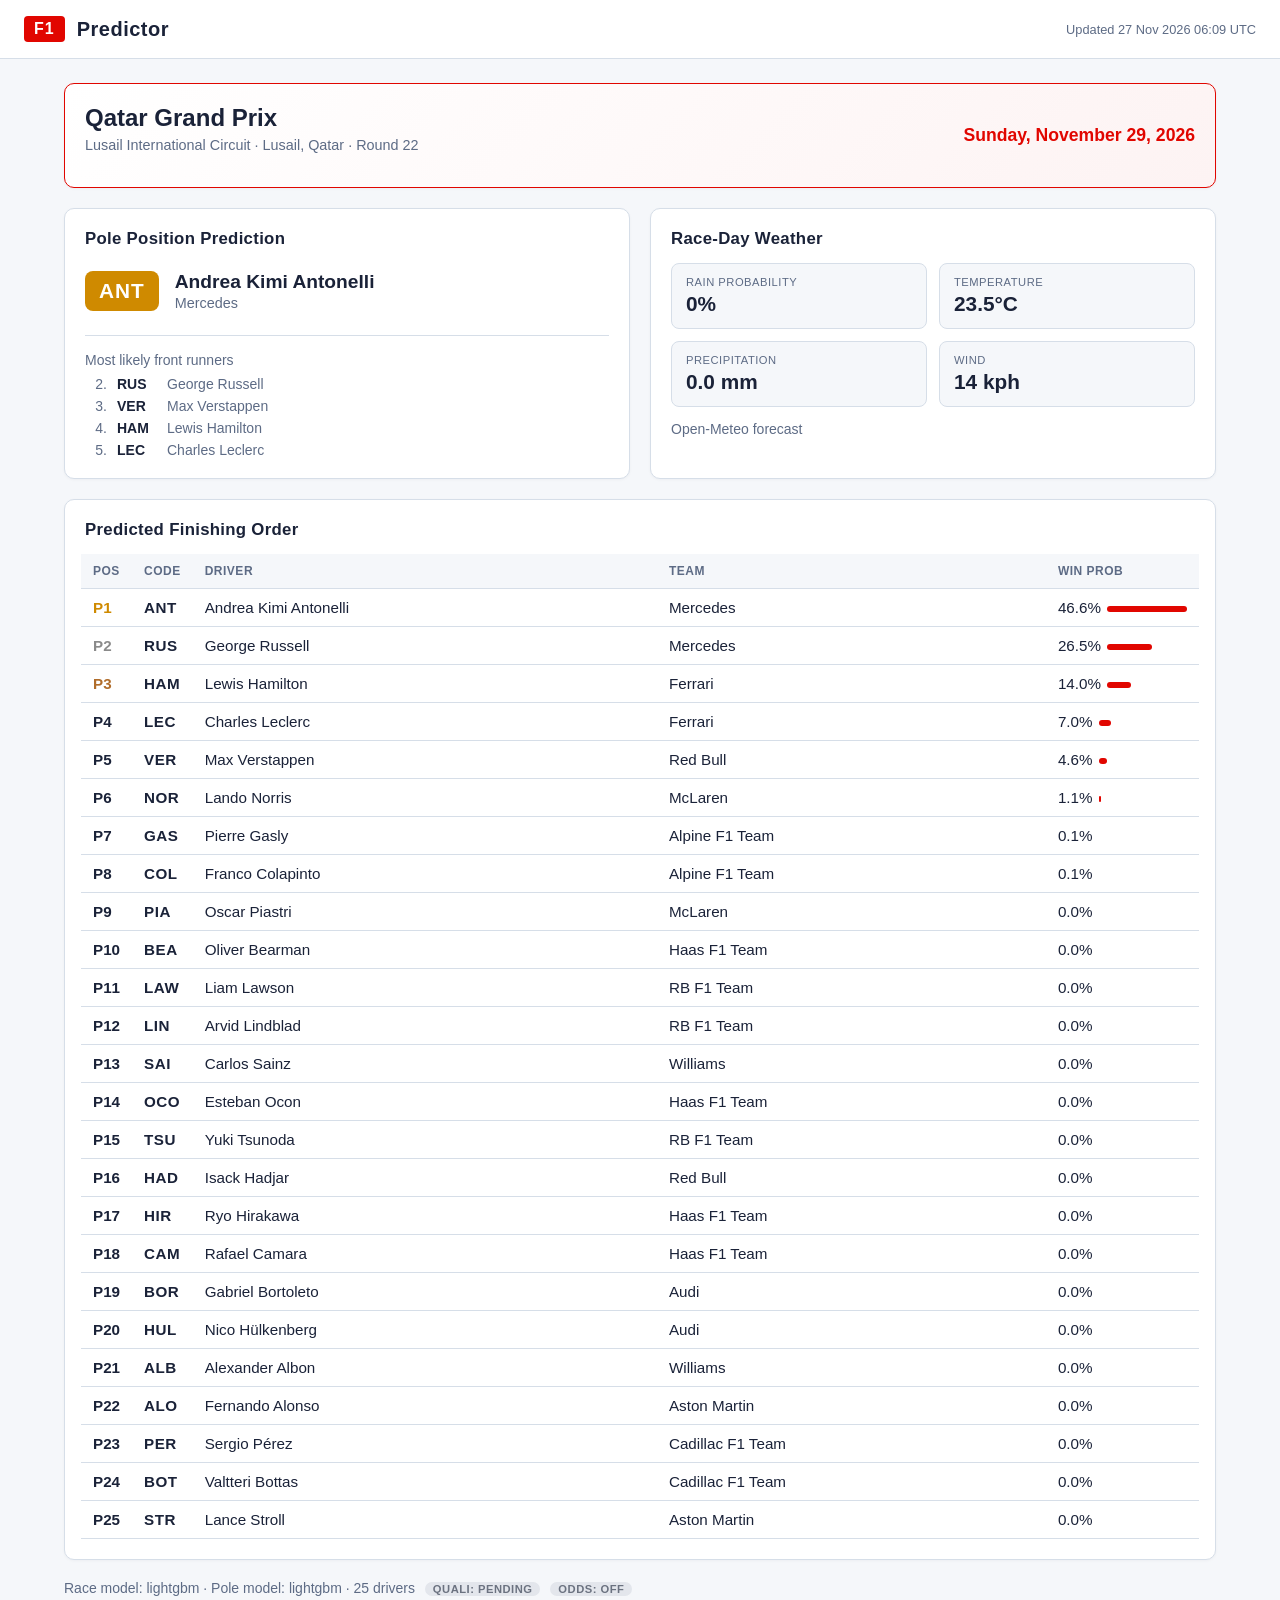
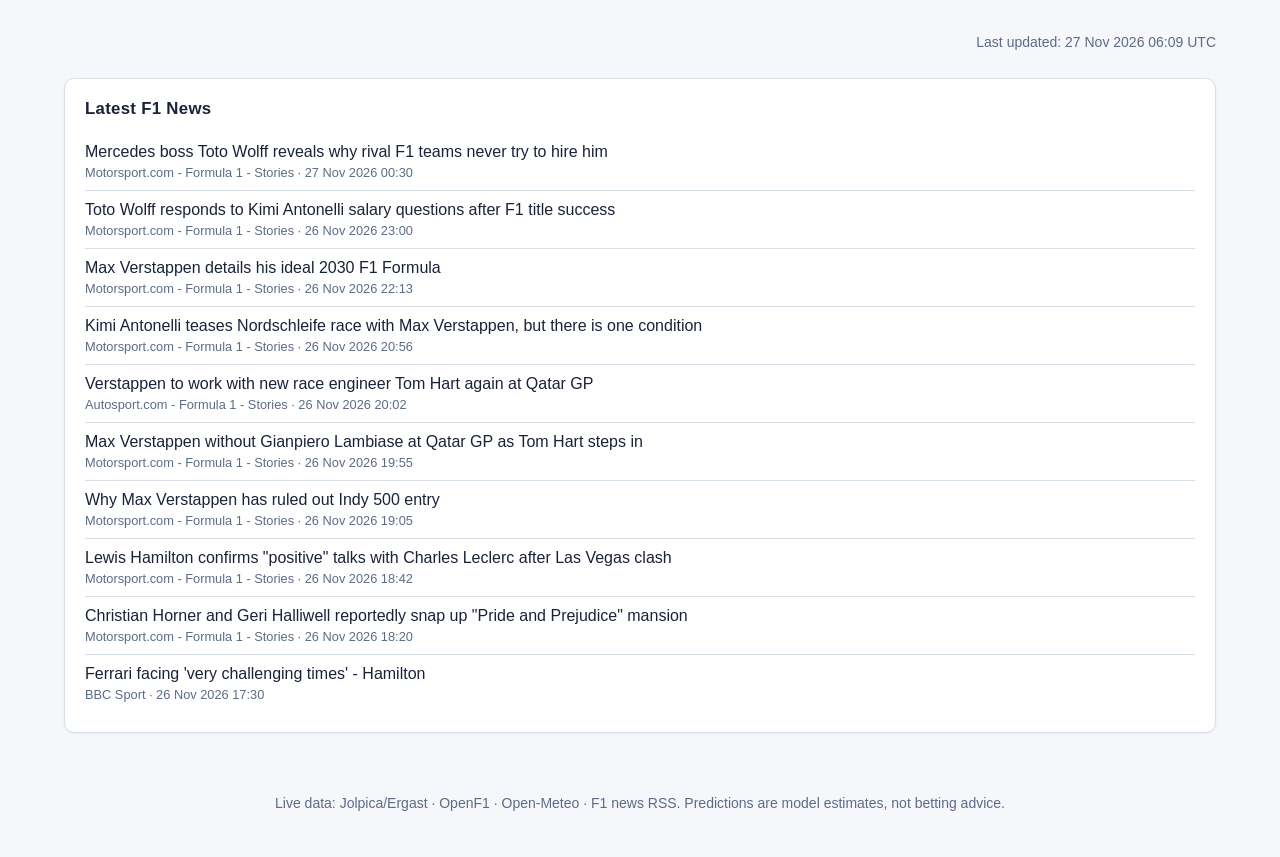
==== commit 20264d0c: "chore: update F1 prediction [skip ci]" ====
--- a/docs/index.html
+++ b/docs/index.html
@@ -500,7 +500,7 @@
       <span class="logo">F1</span>
       <span class="title">Predictor</span>
     </div>
-    <div class="muted" style="font-size:0.8rem">Updated 26 Nov 2026 21:00 UTC</div>
+    <div class="muted" style="font-size:0.8rem">Updated 27 Nov 2026 06:09 UTC</div>
   </header>
 
   <main>
@@ -541,7 +541,7 @@
       </div>
       <div class="weather-stat">
         <div class="label">Temperature</div>
-        <div class="value">23.3&deg;C</div>
+        <div class="value">23.5&deg;C</div>
       </div>
       <div class="weather-stat">
         <div class="label">Precipitation</div>
@@ -549,7 +549,7 @@
       </div>
       <div class="weather-stat">
         <div class="label">Wind</div>
-        <div class="value">12 kph</div>
+        <div class="value">14 kph</div>
       </div>
     </div>
     <p class="muted" style="margin-top:14px">Open-Meteo forecast</p>
@@ -751,11 +751,11 @@
 
     
     <p class="muted" id="model-meta">Race model: lightgbm &middot; Pole model: lightgbm &middot; 25 drivers <span class="signal-chip off">Quali: pending</span> <span class="signal-chip off">Odds: off</span></p>
-    <p class="muted update-time">Last updated: 26 Nov 2026 21:00 UTC</p>
+    <p class="muted update-time">Last updated: 27 Nov 2026 06:09 UTC</p>
 
     <section class="card">
       <h2>Latest F1 News</h2>
-      <ul id="news-list"><li><a href='https://www.motorsport.com/f1/news/kimi-antonelli-teases-nordschleife-race-with-max-verstappen-but-there-is-one-condition/10878047/?utm_source=RSS&amp;utm_medium=referral&amp;utm_campaign=RSS-F1&amp;utm_term=News&amp;utm_content=www' target='_blank' rel='noopener'>Kimi Antonelli teases Nordschleife race with Max Verstappen, but there is one condition</a><div class='news-meta'>Motorsport.com - Formula 1 - Stories &middot; 26 Nov 2026 20:56</div></li><li><a href='https://www.autosport.com/f1/news/verstappen-to-work-with-new-race-engineer-tom-hart-again-at-qatar-gp/10878044/?utm_source=RSS&amp;utm_medium=referral&amp;utm_campaign=RSS-F1&amp;utm_term=News&amp;utm_content=uk' target='_blank' rel='noopener'>Verstappen to work with new race engineer Tom Hart again at Qatar GP</a><div class='news-meta'>Autosport.com - Formula 1 - Stories &middot; 26 Nov 2026 20:02</div></li><li><a href='https://www.motorsport.com/f1/news/max-verstappen-without-gianpiero-lambiase-at-qatar-gp-as-tom-hart-steps-in/10878042/?utm_source=RSS&amp;utm_medium=referral&amp;utm_campaign=RSS-F1&amp;utm_term=News&amp;utm_content=www' target='_blank' rel='noopener'>Max Verstappen without Gianpiero Lambiase at Qatar GP as Tom Hart steps in</a><div class='news-meta'>Motorsport.com - Formula 1 - Stories &middot; 26 Nov 2026 19:55</div></li><li><a href='https://www.motorsport.com/f1/news/why-max-verstappen-has-ruled-out-indy-500-entry/10878029/?utm_source=RSS&amp;utm_medium=referral&amp;utm_campaign=RSS-F1&amp;utm_term=News&amp;utm_content=www' target='_blank' rel='noopener'>Why Max Verstappen has ruled out Indy 500 entry</a><div class='news-meta'>Motorsport.com - Formula 1 - Stories &middot; 26 Nov 2026 19:05</div></li><li><a href='https://www.motorsport.com/f1/news/lewis-hamilton-confirms-positive-talks-with-charles-leclerc-after-las-vegas-clash/10878021/?utm_source=RSS&amp;utm_medium=referral&amp;utm_campaign=RSS-F1&amp;utm_term=News&amp;utm_content=www' target='_blank' rel='noopener'>Lewis Hamilton confirms &quot;positive&quot; talks with Charles Leclerc after Las Vegas clash</a><div class='news-meta'>Motorsport.com - Formula 1 - Stories &middot; 26 Nov 2026 18:42</div></li><li><a href='https://www.motorsport.com/f1/news/christian-horner-and-geri-halliwell-reportedly-snap-up-pride-and-prejudice-mansion/10878015/?utm_source=RSS&amp;utm_medium=referral&amp;utm_campaign=RSS-F1&amp;utm_term=News&amp;utm_content=www' target='_blank' rel='noopener'>Christian Horner and Geri Halliwell reportedly snap up &quot;Pride and Prejudice&quot; mansion</a><div class='news-meta'>Motorsport.com - Formula 1 - Stories &middot; 26 Nov 2026 18:20</div></li><li><a href='https://www.bbc.co.uk/sport/formula1/articles/c6j9mw2dkzrxo?at_medium=RSS&amp;at_campaign=rss' target='_blank' rel='noopener'>Ferrari facing &#039;very challenging times&#039; - Hamilton</a><div class='news-meta'>BBC Sport &middot; 26 Nov 2026 17:30</div></li><li><a href='https://www.autosport.com/f1/news/hamilton-convinced-ferrari-will-figure-it-out/10877979/?utm_source=RSS&amp;utm_medium=referral&amp;utm_campaign=RSS-F1&amp;utm_term=News&amp;utm_content=uk' target='_blank' rel='noopener'>Hamilton convinced Ferrari will &quot;figure it out&quot; following Leclerc skirmish</a><div class='news-meta'>Autosport.com - Formula 1 - Stories &middot; 26 Nov 2026 17:07</div></li><li><a href='https://www.motorsport.com/f1/news/george-russell-gets-under-max-verstappens-skin-more-than-any-other-driver-says-f1-pundit/10877980/?utm_source=RSS&amp;utm_medium=referral&amp;utm_campaign=RSS-F1&amp;utm_term=News&amp;utm_content=www' target='_blank' rel='noopener'>Max Verstappen and George Russell rivalry &quot;really cool for the sport&quot;, says F1 pundit</a><div class='news-meta'>Motorsport.com - Formula 1 - Stories &middot; 26 Nov 2026 17:06</div></li><li><a href='https://www.motorsport.com/f1/news/lewis-hamilton-on-latest-charles-leclerc-flashpoint-were-going-to-figure-it-out/10877972/?utm_source=RSS&amp;utm_medium=referral&amp;utm_campaign=RSS-F1&amp;utm_term=News&amp;utm_content=www' target='_blank' rel='noopener'>Lewis Hamilton on latest Charles Leclerc flashpoint: &quot;We&#039;re free to race&quot;</a><div class='news-meta'>Motorsport.com - Formula 1 - Stories &middot; 26 Nov 2026 17:02</div></li></ul>
+      <ul id="news-list"><li><a href='https://www.motorsport.com/f1/news/mercedes-boss-toto-wolff-reveals-why-rival-f1-teams-never-try-to-hire-him/10874986/?utm_source=RSS&amp;utm_medium=referral&amp;utm_campaign=RSS-F1&amp;utm_term=News&amp;utm_content=www' target='_blank' rel='noopener'>Mercedes boss Toto Wolff reveals why rival F1 teams never try to hire him</a><div class='news-meta'>Motorsport.com - Formula 1 - Stories &middot; 27 Nov 2026 00:30</div></li><li><a href='https://www.motorsport.com/f1/news/toto-wolff-says-the-world-champion-should-be-rewarded-after-bild-puts-antonellis-pay-at-about-46-mi/10874830/?utm_source=RSS&amp;utm_medium=referral&amp;utm_campaign=RSS-F1&amp;utm_term=News&amp;utm_content=www' target='_blank' rel='noopener'>Toto Wolff responds to Kimi Antonelli salary questions after F1 title success</a><div class='news-meta'>Motorsport.com - Formula 1 - Stories &middot; 26 Nov 2026 23:00</div></li><li><a href='https://www.motorsport.com/f1/news/verstappen-outlines-his-ideal-2030-f1-formula-lighter-cars-simpler-engines-and-push-to-pass-over-en/10878035/?utm_source=RSS&amp;utm_medium=referral&amp;utm_campaign=RSS-F1&amp;utm_term=News&amp;utm_content=www' target='_blank' rel='noopener'>Max Verstappen details his ideal 2030 F1 Formula</a><div class='news-meta'>Motorsport.com - Formula 1 - Stories &middot; 26 Nov 2026 22:13</div></li><li><a href='https://www.motorsport.com/f1/news/kimi-antonelli-teases-nordschleife-race-with-max-verstappen-but-there-is-one-condition/10878047/?utm_source=RSS&amp;utm_medium=referral&amp;utm_campaign=RSS-F1&amp;utm_term=News&amp;utm_content=www' target='_blank' rel='noopener'>Kimi Antonelli teases Nordschleife race with Max Verstappen, but there is one condition</a><div class='news-meta'>Motorsport.com - Formula 1 - Stories &middot; 26 Nov 2026 20:56</div></li><li><a href='https://www.autosport.com/f1/news/verstappen-to-work-with-new-race-engineer-tom-hart-again-at-qatar-gp/10878044/?utm_source=RSS&amp;utm_medium=referral&amp;utm_campaign=RSS-F1&amp;utm_term=News&amp;utm_content=uk' target='_blank' rel='noopener'>Verstappen to work with new race engineer Tom Hart again at Qatar GP</a><div class='news-meta'>Autosport.com - Formula 1 - Stories &middot; 26 Nov 2026 20:02</div></li><li><a href='https://www.motorsport.com/f1/news/max-verstappen-without-gianpiero-lambiase-at-qatar-gp-as-tom-hart-steps-in/10878042/?utm_source=RSS&amp;utm_medium=referral&amp;utm_campaign=RSS-F1&amp;utm_term=News&amp;utm_content=www' target='_blank' rel='noopener'>Max Verstappen without Gianpiero Lambiase at Qatar GP as Tom Hart steps in</a><div class='news-meta'>Motorsport.com - Formula 1 - Stories &middot; 26 Nov 2026 19:55</div></li><li><a href='https://www.motorsport.com/f1/news/why-max-verstappen-has-ruled-out-indy-500-entry/10878029/?utm_source=RSS&amp;utm_medium=referral&amp;utm_campaign=RSS-F1&amp;utm_term=News&amp;utm_content=www' target='_blank' rel='noopener'>Why Max Verstappen has ruled out Indy 500 entry</a><div class='news-meta'>Motorsport.com - Formula 1 - Stories &middot; 26 Nov 2026 19:05</div></li><li><a href='https://www.motorsport.com/f1/news/lewis-hamilton-confirms-positive-talks-with-charles-leclerc-after-las-vegas-clash/10878021/?utm_source=RSS&amp;utm_medium=referral&amp;utm_campaign=RSS-F1&amp;utm_term=News&amp;utm_content=www' target='_blank' rel='noopener'>Lewis Hamilton confirms &quot;positive&quot; talks with Charles Leclerc after Las Vegas clash</a><div class='news-meta'>Motorsport.com - Formula 1 - Stories &middot; 26 Nov 2026 18:42</div></li><li><a href='https://www.motorsport.com/f1/news/christian-horner-and-geri-halliwell-reportedly-snap-up-pride-and-prejudice-mansion/10878015/?utm_source=RSS&amp;utm_medium=referral&amp;utm_campaign=RSS-F1&amp;utm_term=News&amp;utm_content=www' target='_blank' rel='noopener'>Christian Horner and Geri Halliwell reportedly snap up &quot;Pride and Prejudice&quot; mansion</a><div class='news-meta'>Motorsport.com - Formula 1 - Stories &middot; 26 Nov 2026 18:20</div></li><li><a href='https://www.bbc.co.uk/sport/formula1/articles/c6j9mw2dkzrxo?at_medium=RSS&amp;at_campaign=rss' target='_blank' rel='noopener'>Ferrari facing &#039;very challenging times&#039; - Hamilton</a><div class='news-meta'>BBC Sport &middot; 26 Nov 2026 17:30</div></li></ul>
     </section>
   </main>
 
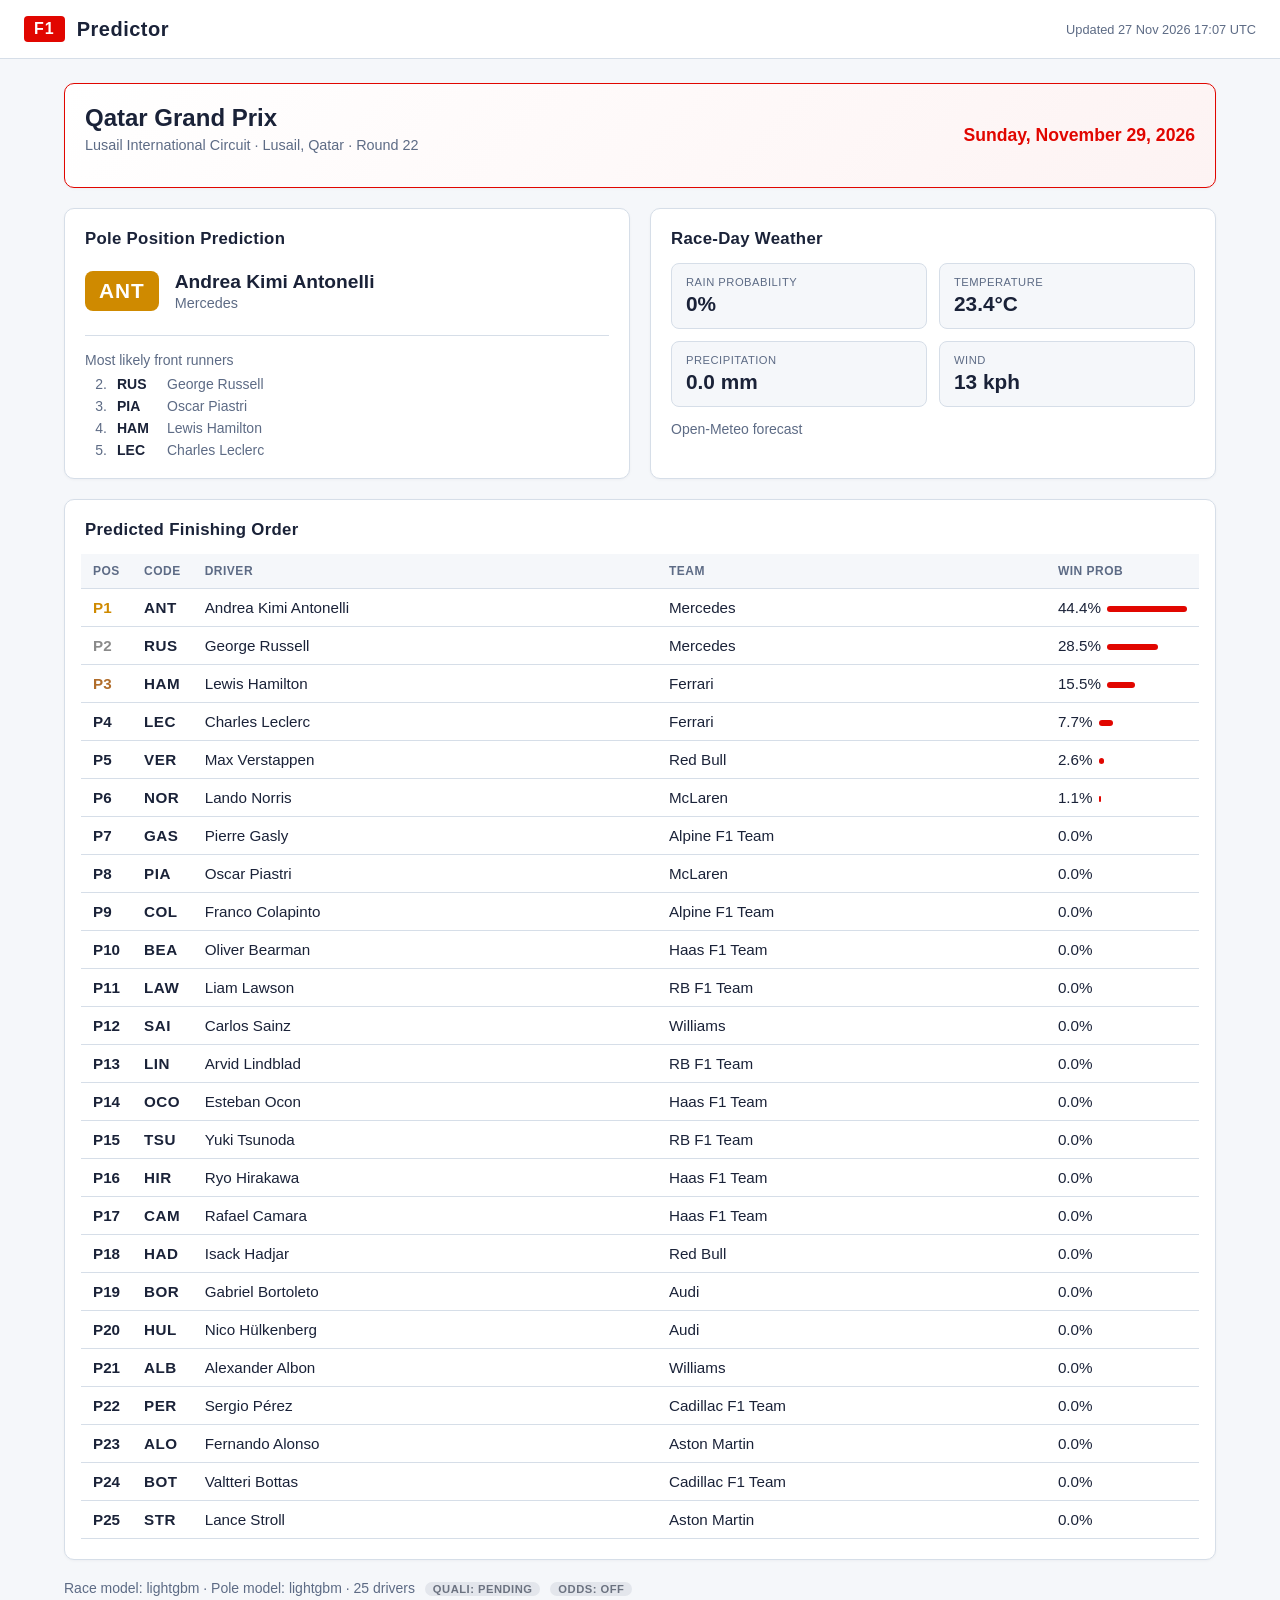
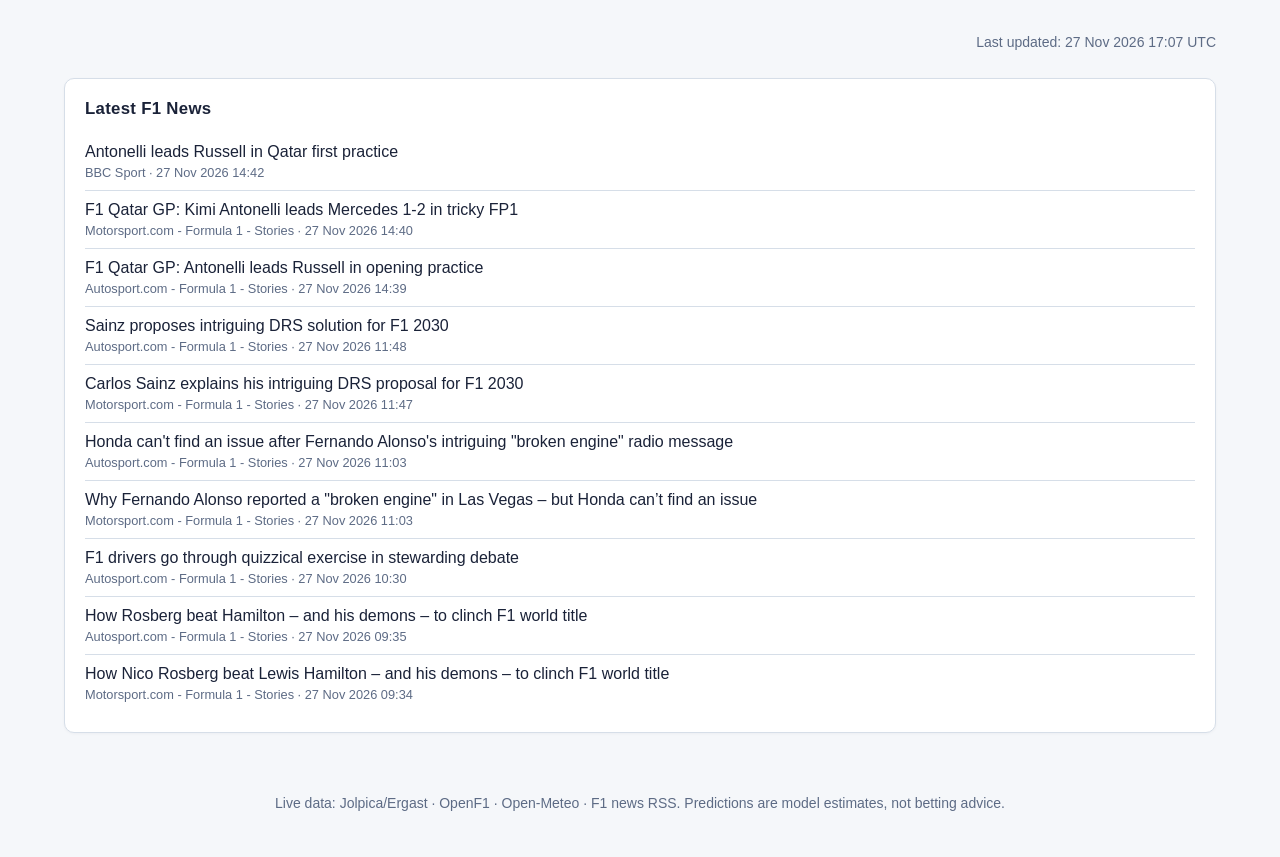
==== commit 7f0c4f85: "chore: update F1 prediction [skip ci]" ====
--- a/docs/index.html
+++ b/docs/index.html
@@ -500,7 +500,7 @@
       <span class="logo">F1</span>
       <span class="title">Predictor</span>
     </div>
-    <div class="muted" style="font-size:0.8rem">Updated 27 Nov 2026 06:09 UTC</div>
+    <div class="muted" style="font-size:0.8rem">Updated 27 Nov 2026 17:07 UTC</div>
   </header>
 
   <main>
@@ -527,7 +527,7 @@
     </div>
       <div class="pole-secondary">
         <div class="muted">Most likely front runners</div>
-        <ul class="pole-secondary-list"><li><span class='pos'>2.</span><span class='code'>RUS</span><span>George Russell</span></li><li><span class='pos'>3.</span><span class='code'>VER</span><span>Max Verstappen</span></li><li><span class='pos'>4.</span><span class='code'>HAM</span><span>Lewis Hamilton</span></li><li><span class='pos'>5.</span><span class='code'>LEC</span><span>Charles Leclerc</span></li></ul>
+        <ul class="pole-secondary-list"><li><span class='pos'>2.</span><span class='code'>RUS</span><span>George Russell</span></li><li><span class='pos'>3.</span><span class='code'>PIA</span><span>Oscar Piastri</span></li><li><span class='pos'>4.</span><span class='code'>HAM</span><span>Lewis Hamilton</span></li><li><span class='pos'>5.</span><span class='code'>LEC</span><span>Charles Leclerc</span></li></ul>
       </div>
 
       </div>
@@ -541,7 +541,7 @@
       </div>
       <div class="weather-stat">
         <div class="label">Temperature</div>
-        <div class="value">23.5&deg;C</div>
+        <div class="value">23.4&deg;C</div>
       </div>
       <div class="weather-stat">
         <div class="label">Precipitation</div>
@@ -549,7 +549,7 @@
       </div>
       <div class="weather-stat">
         <div class="label">Wind</div>
-        <div class="value">14 kph</div>
+        <div class="value">13 kph</div>
       </div>
     </div>
     <p class="muted" style="margin-top:14px">Open-Meteo forecast</p>
@@ -575,35 +575,35 @@
           <td class="code">ANT</td>
           <td class="driver-name">Andrea Kimi Antonelli</td>
           <td class="team-name">Mercedes</td>
-          <td class="win-prob">46.6%<span class="win-prob-bar" style="width:80px"></span></td>
+          <td class="win-prob">44.4%<span class="win-prob-bar" style="width:80px"></span></td>
         </tr>
         <tr class="podium-2">
           <td class="rank">P2</td>
           <td class="code">RUS</td>
           <td class="driver-name">George Russell</td>
           <td class="team-name">Mercedes</td>
-          <td class="win-prob">26.5%<span class="win-prob-bar" style="width:45px"></span></td>
+          <td class="win-prob">28.5%<span class="win-prob-bar" style="width:51px"></span></td>
         </tr>
         <tr class="podium-3">
           <td class="rank">P3</td>
           <td class="code">HAM</td>
           <td class="driver-name">Lewis Hamilton</td>
           <td class="team-name">Ferrari</td>
-          <td class="win-prob">14.0%<span class="win-prob-bar" style="width:24px"></span></td>
+          <td class="win-prob">15.5%<span class="win-prob-bar" style="width:28px"></span></td>
         </tr>
         <tr class="">
           <td class="rank">P4</td>
           <td class="code">LEC</td>
           <td class="driver-name">Charles Leclerc</td>
           <td class="team-name">Ferrari</td>
-          <td class="win-prob">7.0%<span class="win-prob-bar" style="width:12px"></span></td>
+          <td class="win-prob">7.7%<span class="win-prob-bar" style="width:14px"></span></td>
         </tr>
         <tr class="">
           <td class="rank">P5</td>
           <td class="code">VER</td>
           <td class="driver-name">Max Verstappen</td>
           <td class="team-name">Red Bull</td>
-          <td class="win-prob">4.6%<span class="win-prob-bar" style="width:8px"></span></td>
+          <td class="win-prob">2.6%<span class="win-prob-bar" style="width:5px"></span></td>
         </tr>
         <tr class="">
           <td class="rank">P6</td>
@@ -617,20 +617,20 @@
           <td class="code">GAS</td>
           <td class="driver-name">Pierre Gasly</td>
           <td class="team-name">Alpine F1 Team</td>
-          <td class="win-prob">0.1%<span class="win-prob-bar" style="width:0px"></span></td>
+          <td class="win-prob">0.0%<span class="win-prob-bar" style="width:0px"></span></td>
         </tr>
         <tr class="">
           <td class="rank">P8</td>
+          <td class="code">PIA</td>
+          <td class="driver-name">Oscar Piastri</td>
+          <td class="team-name">McLaren</td>
+          <td class="win-prob">0.0%<span class="win-prob-bar" style="width:0px"></span></td>
+        </tr>
+        <tr class="">
+          <td class="rank">P9</td>
           <td class="code">COL</td>
           <td class="driver-name">Franco Colapinto</td>
           <td class="team-name">Alpine F1 Team</td>
-          <td class="win-prob">0.1%<span class="win-prob-bar" style="width:0px"></span></td>
-        </tr>
-        <tr class="">
-          <td class="rank">P9</td>
-          <td class="code">PIA</td>
-          <td class="driver-name">Oscar Piastri</td>
-          <td class="team-name">McLaren</td>
           <td class="win-prob">0.0%<span class="win-prob-bar" style="width:0px"></span></td>
         </tr>
         <tr class="">
@@ -649,16 +649,16 @@
         </tr>
         <tr class="">
           <td class="rank">P12</td>
+          <td class="code">SAI</td>
+          <td class="driver-name">Carlos Sainz</td>
+          <td class="team-name">Williams</td>
+          <td class="win-prob">0.0%<span class="win-prob-bar" style="width:0px"></span></td>
+        </tr>
+        <tr class="">
+          <td class="rank">P13</td>
           <td class="code">LIN</td>
           <td class="driver-name">Arvid Lindblad</td>
           <td class="team-name">RB F1 Team</td>
-          <td class="win-prob">0.0%<span class="win-prob-bar" style="width:0px"></span></td>
-        </tr>
-        <tr class="">
-          <td class="rank">P13</td>
-          <td class="code">SAI</td>
-          <td class="driver-name">Carlos Sainz</td>
-          <td class="team-name">Williams</td>
           <td class="win-prob">0.0%<span class="win-prob-bar" style="width:0px"></span></td>
         </tr>
         <tr class="">
@@ -677,23 +677,23 @@
         </tr>
         <tr class="">
           <td class="rank">P16</td>
+          <td class="code">HIR</td>
+          <td class="driver-name">Ryo Hirakawa</td>
+          <td class="team-name">Haas F1 Team</td>
+          <td class="win-prob">0.0%<span class="win-prob-bar" style="width:0px"></span></td>
+        </tr>
+        <tr class="">
+          <td class="rank">P17</td>
+          <td class="code">CAM</td>
+          <td class="driver-name">Rafael Camara</td>
+          <td class="team-name">Haas F1 Team</td>
+          <td class="win-prob">0.0%<span class="win-prob-bar" style="width:0px"></span></td>
+        </tr>
+        <tr class="">
+          <td class="rank">P18</td>
           <td class="code">HAD</td>
           <td class="driver-name">Isack Hadjar</td>
           <td class="team-name">Red Bull</td>
-          <td class="win-prob">0.0%<span class="win-prob-bar" style="width:0px"></span></td>
-        </tr>
-        <tr class="">
-          <td class="rank">P17</td>
-          <td class="code">HIR</td>
-          <td class="driver-name">Ryo Hirakawa</td>
-          <td class="team-name">Haas F1 Team</td>
-          <td class="win-prob">0.0%<span class="win-prob-bar" style="width:0px"></span></td>
-        </tr>
-        <tr class="">
-          <td class="rank">P18</td>
-          <td class="code">CAM</td>
-          <td class="driver-name">Rafael Camara</td>
-          <td class="team-name">Haas F1 Team</td>
           <td class="win-prob">0.0%<span class="win-prob-bar" style="width:0px"></span></td>
         </tr>
         <tr class="">
@@ -719,16 +719,16 @@
         </tr>
         <tr class="">
           <td class="rank">P22</td>
+          <td class="code">PER</td>
+          <td class="driver-name">Sergio Pérez</td>
+          <td class="team-name">Cadillac F1 Team</td>
+          <td class="win-prob">0.0%<span class="win-prob-bar" style="width:0px"></span></td>
+        </tr>
+        <tr class="">
+          <td class="rank">P23</td>
           <td class="code">ALO</td>
           <td class="driver-name">Fernando Alonso</td>
           <td class="team-name">Aston Martin</td>
-          <td class="win-prob">0.0%<span class="win-prob-bar" style="width:0px"></span></td>
-        </tr>
-        <tr class="">
-          <td class="rank">P23</td>
-          <td class="code">PER</td>
-          <td class="driver-name">Sergio Pérez</td>
-          <td class="team-name">Cadillac F1 Team</td>
           <td class="win-prob">0.0%<span class="win-prob-bar" style="width:0px"></span></td>
         </tr>
         <tr class="">
@@ -751,11 +751,11 @@
 
     
     <p class="muted" id="model-meta">Race model: lightgbm &middot; Pole model: lightgbm &middot; 25 drivers <span class="signal-chip off">Quali: pending</span> <span class="signal-chip off">Odds: off</span></p>
-    <p class="muted update-time">Last updated: 27 Nov 2026 06:09 UTC</p>
+    <p class="muted update-time">Last updated: 27 Nov 2026 17:07 UTC</p>
 
     <section class="card">
       <h2>Latest F1 News</h2>
-      <ul id="news-list"><li><a href='https://www.motorsport.com/f1/news/mercedes-boss-toto-wolff-reveals-why-rival-f1-teams-never-try-to-hire-him/10874986/?utm_source=RSS&amp;utm_medium=referral&amp;utm_campaign=RSS-F1&amp;utm_term=News&amp;utm_content=www' target='_blank' rel='noopener'>Mercedes boss Toto Wolff reveals why rival F1 teams never try to hire him</a><div class='news-meta'>Motorsport.com - Formula 1 - Stories &middot; 27 Nov 2026 00:30</div></li><li><a href='https://www.motorsport.com/f1/news/toto-wolff-says-the-world-champion-should-be-rewarded-after-bild-puts-antonellis-pay-at-about-46-mi/10874830/?utm_source=RSS&amp;utm_medium=referral&amp;utm_campaign=RSS-F1&amp;utm_term=News&amp;utm_content=www' target='_blank' rel='noopener'>Toto Wolff responds to Kimi Antonelli salary questions after F1 title success</a><div class='news-meta'>Motorsport.com - Formula 1 - Stories &middot; 26 Nov 2026 23:00</div></li><li><a href='https://www.motorsport.com/f1/news/verstappen-outlines-his-ideal-2030-f1-formula-lighter-cars-simpler-engines-and-push-to-pass-over-en/10878035/?utm_source=RSS&amp;utm_medium=referral&amp;utm_campaign=RSS-F1&amp;utm_term=News&amp;utm_content=www' target='_blank' rel='noopener'>Max Verstappen details his ideal 2030 F1 Formula</a><div class='news-meta'>Motorsport.com - Formula 1 - Stories &middot; 26 Nov 2026 22:13</div></li><li><a href='https://www.motorsport.com/f1/news/kimi-antonelli-teases-nordschleife-race-with-max-verstappen-but-there-is-one-condition/10878047/?utm_source=RSS&amp;utm_medium=referral&amp;utm_campaign=RSS-F1&amp;utm_term=News&amp;utm_content=www' target='_blank' rel='noopener'>Kimi Antonelli teases Nordschleife race with Max Verstappen, but there is one condition</a><div class='news-meta'>Motorsport.com - Formula 1 - Stories &middot; 26 Nov 2026 20:56</div></li><li><a href='https://www.autosport.com/f1/news/verstappen-to-work-with-new-race-engineer-tom-hart-again-at-qatar-gp/10878044/?utm_source=RSS&amp;utm_medium=referral&amp;utm_campaign=RSS-F1&amp;utm_term=News&amp;utm_content=uk' target='_blank' rel='noopener'>Verstappen to work with new race engineer Tom Hart again at Qatar GP</a><div class='news-meta'>Autosport.com - Formula 1 - Stories &middot; 26 Nov 2026 20:02</div></li><li><a href='https://www.motorsport.com/f1/news/max-verstappen-without-gianpiero-lambiase-at-qatar-gp-as-tom-hart-steps-in/10878042/?utm_source=RSS&amp;utm_medium=referral&amp;utm_campaign=RSS-F1&amp;utm_term=News&amp;utm_content=www' target='_blank' rel='noopener'>Max Verstappen without Gianpiero Lambiase at Qatar GP as Tom Hart steps in</a><div class='news-meta'>Motorsport.com - Formula 1 - Stories &middot; 26 Nov 2026 19:55</div></li><li><a href='https://www.motorsport.com/f1/news/why-max-verstappen-has-ruled-out-indy-500-entry/10878029/?utm_source=RSS&amp;utm_medium=referral&amp;utm_campaign=RSS-F1&amp;utm_term=News&amp;utm_content=www' target='_blank' rel='noopener'>Why Max Verstappen has ruled out Indy 500 entry</a><div class='news-meta'>Motorsport.com - Formula 1 - Stories &middot; 26 Nov 2026 19:05</div></li><li><a href='https://www.motorsport.com/f1/news/lewis-hamilton-confirms-positive-talks-with-charles-leclerc-after-las-vegas-clash/10878021/?utm_source=RSS&amp;utm_medium=referral&amp;utm_campaign=RSS-F1&amp;utm_term=News&amp;utm_content=www' target='_blank' rel='noopener'>Lewis Hamilton confirms &quot;positive&quot; talks with Charles Leclerc after Las Vegas clash</a><div class='news-meta'>Motorsport.com - Formula 1 - Stories &middot; 26 Nov 2026 18:42</div></li><li><a href='https://www.motorsport.com/f1/news/christian-horner-and-geri-halliwell-reportedly-snap-up-pride-and-prejudice-mansion/10878015/?utm_source=RSS&amp;utm_medium=referral&amp;utm_campaign=RSS-F1&amp;utm_term=News&amp;utm_content=www' target='_blank' rel='noopener'>Christian Horner and Geri Halliwell reportedly snap up &quot;Pride and Prejudice&quot; mansion</a><div class='news-meta'>Motorsport.com - Formula 1 - Stories &middot; 26 Nov 2026 18:20</div></li><li><a href='https://www.bbc.co.uk/sport/formula1/articles/c6j9mw2dkzrxo?at_medium=RSS&amp;at_campaign=rss' target='_blank' rel='noopener'>Ferrari facing &#039;very challenging times&#039; - Hamilton</a><div class='news-meta'>BBC Sport &middot; 26 Nov 2026 17:30</div></li></ul>
+      <ul id="news-list"><li><a href='https://www.bbc.co.uk/sport/formula1/articles/cqpv903y40jko?at_medium=RSS&amp;at_campaign=rss' target='_blank' rel='noopener'>Antonelli leads Russell in Qatar first practice</a><div class='news-meta'>BBC Sport &middot; 27 Nov 2026 14:42</div></li><li><a href='https://www.motorsport.com/f1/news/f1-qatar-gp-fp1-report-10878251/10878251/?utm_source=RSS&amp;utm_medium=referral&amp;utm_campaign=RSS-F1&amp;utm_term=News&amp;utm_content=www' target='_blank' rel='noopener'>F1 Qatar GP: Kimi Antonelli leads Mercedes 1-2 in tricky FP1</a><div class='news-meta'>Motorsport.com - Formula 1 - Stories &middot; 27 Nov 2026 14:40</div></li><li><a href='https://www.autosport.com/f1/news/f1-qatar-gp-fp1-report-10878259/10878259/?utm_source=RSS&amp;utm_medium=referral&amp;utm_campaign=RSS-F1&amp;utm_term=News&amp;utm_content=uk' target='_blank' rel='noopener'>F1 Qatar GP: Antonelli leads Russell in opening practice</a><div class='news-meta'>Autosport.com - Formula 1 - Stories &middot; 27 Nov 2026 14:39</div></li><li><a href='https://www.autosport.com/f1/news/carlos-sainz-explains-his-intriguing-drs-proposal-for-f1-2030/10878170/?utm_source=RSS&amp;utm_medium=referral&amp;utm_campaign=RSS-F1&amp;utm_term=News&amp;utm_content=uk' target='_blank' rel='noopener'>Sainz proposes intriguing DRS solution for F1 2030</a><div class='news-meta'>Autosport.com - Formula 1 - Stories &middot; 27 Nov 2026 11:48</div></li><li><a href='https://www.motorsport.com/f1/news/carlos-sainz-explains-his-intriguing-drs-proposal-for-f1-2030/10878146/?utm_source=RSS&amp;utm_medium=referral&amp;utm_campaign=RSS-F1&amp;utm_term=News&amp;utm_content=www' target='_blank' rel='noopener'>Carlos Sainz explains his intriguing DRS proposal for F1 2030</a><div class='news-meta'>Motorsport.com - Formula 1 - Stories &middot; 27 Nov 2026 11:47</div></li><li><a href='https://www.autosport.com/f1/news/why-fernando-alonso-reported-a-broken-engine-in-las-vegas-but-honda-cant-find-an-issue/10878121/?utm_source=RSS&amp;utm_medium=referral&amp;utm_campaign=RSS-F1&amp;utm_term=News&amp;utm_content=uk' target='_blank' rel='noopener'>Honda can&#039;t find an issue after Fernando Alonso&#039;s intriguing &quot;broken engine&quot; radio message</a><div class='news-meta'>Autosport.com - Formula 1 - Stories &middot; 27 Nov 2026 11:03</div></li><li><a href='https://www.motorsport.com/f1/news/why-fernando-alonso-reported-a-broken-engine-in-las-vegas-but-honda-cant-find-an-issue/10878119/?utm_source=RSS&amp;utm_medium=referral&amp;utm_campaign=RSS-F1&amp;utm_term=News&amp;utm_content=www' target='_blank' rel='noopener'>Why Fernando Alonso reported a &quot;broken engine&quot; in Las Vegas – but Honda can’t find an issue</a><div class='news-meta'>Motorsport.com - Formula 1 - Stories &middot; 27 Nov 2026 11:03</div></li><li><a href='https://www.autosport.com/f1/news/f1-drivers-go-through-quizzical-exercise-in-stewarding-debate/10878073/?utm_source=RSS&amp;utm_medium=referral&amp;utm_campaign=RSS-F1&amp;utm_term=News&amp;utm_content=uk' target='_blank' rel='noopener'>F1 drivers go through quizzical exercise in stewarding debate</a><div class='news-meta'>Autosport.com - Formula 1 - Stories &middot; 27 Nov 2026 10:30</div></li><li><a href='https://www.autosport.com/f1/news/how-nico-rosberg-beat-lewis-hamilton-and-his-demon-to-clinch-f1-world-title/10878126/?utm_source=RSS&amp;utm_medium=referral&amp;utm_campaign=RSS-F1&amp;utm_term=News&amp;utm_content=uk' target='_blank' rel='noopener'>How Rosberg beat Hamilton – and his demons – to clinch F1 world title</a><div class='news-meta'>Autosport.com - Formula 1 - Stories &middot; 27 Nov 2026 09:35</div></li><li><a href='https://www.motorsport.com/f1/news/how-nico-rosberg-beat-lewis-hamilton-and-his-demon-to-clinch-f1-world-title/10877499/?utm_source=RSS&amp;utm_medium=referral&amp;utm_campaign=RSS-F1&amp;utm_term=News&amp;utm_content=www' target='_blank' rel='noopener'>How Nico Rosberg beat Lewis Hamilton – and his demons – to clinch F1 world title</a><div class='news-meta'>Motorsport.com - Formula 1 - Stories &middot; 27 Nov 2026 09:34</div></li></ul>
     </section>
   </main>
 
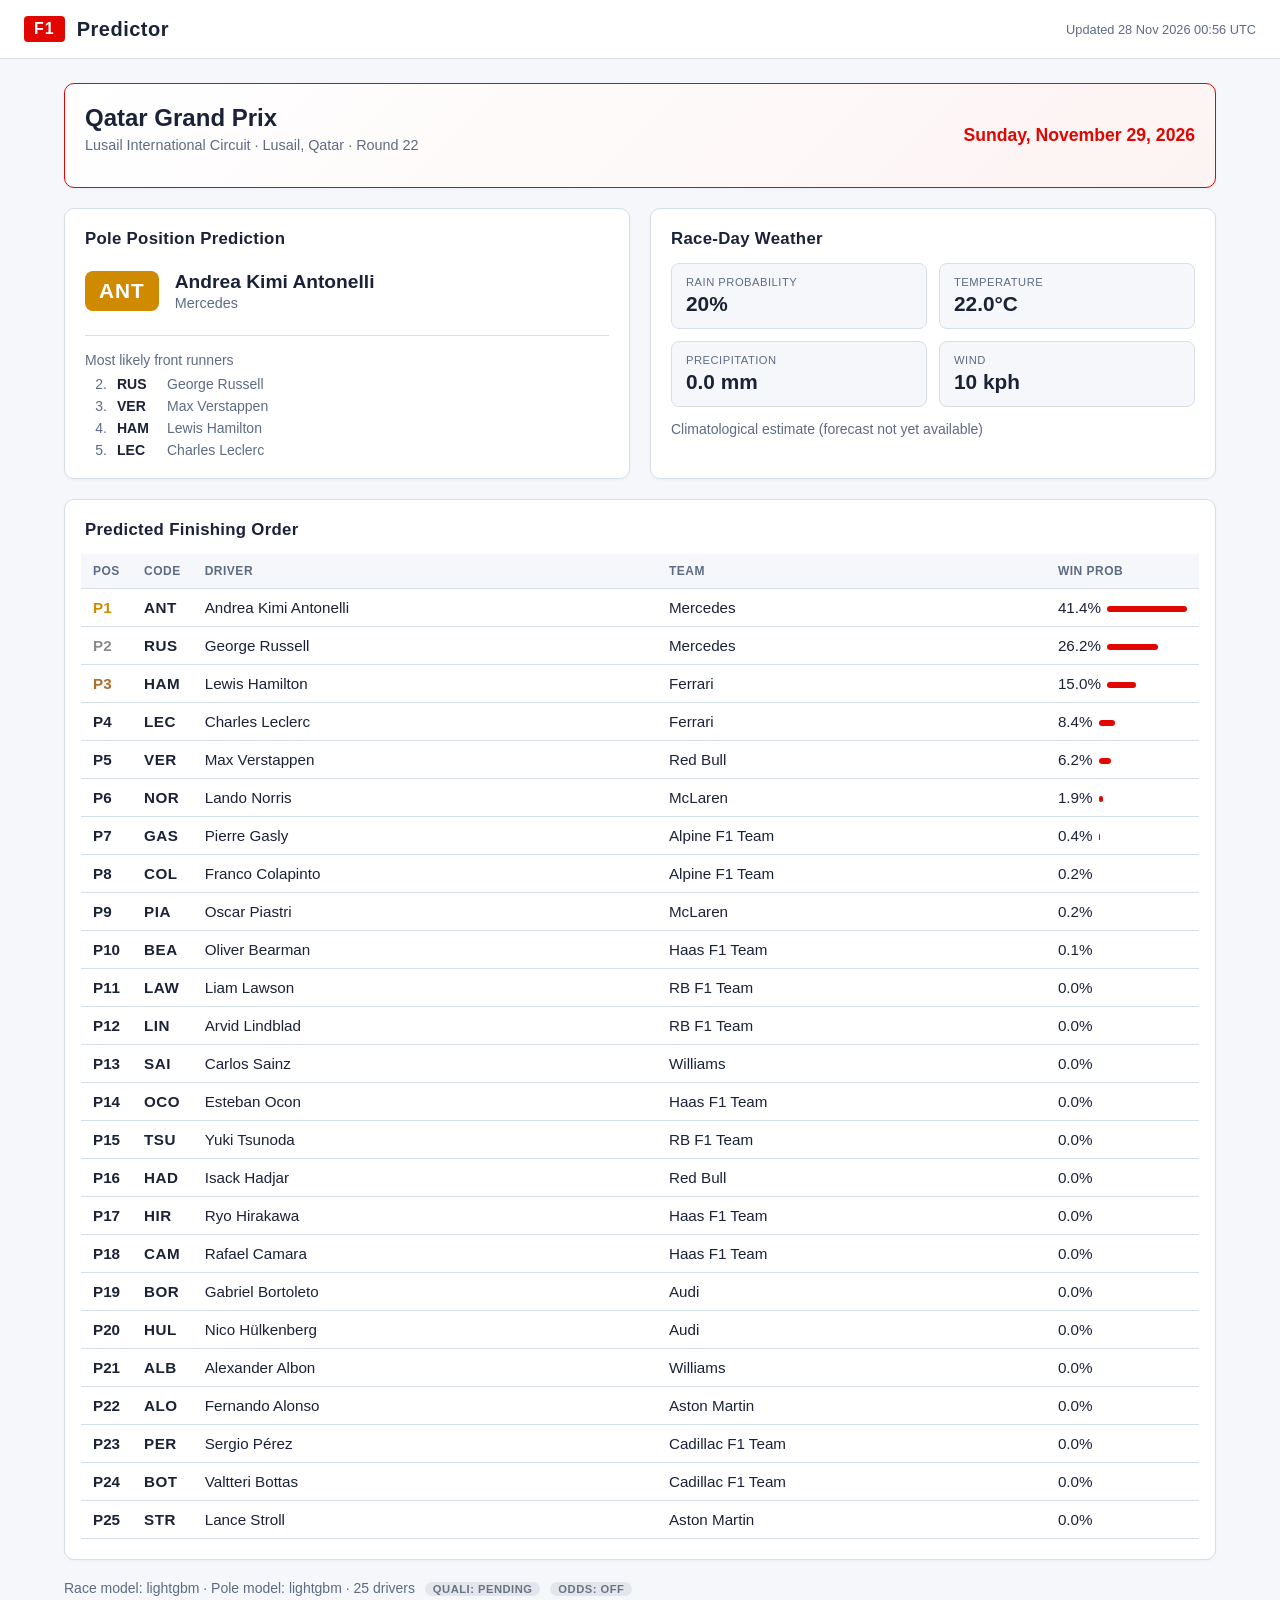
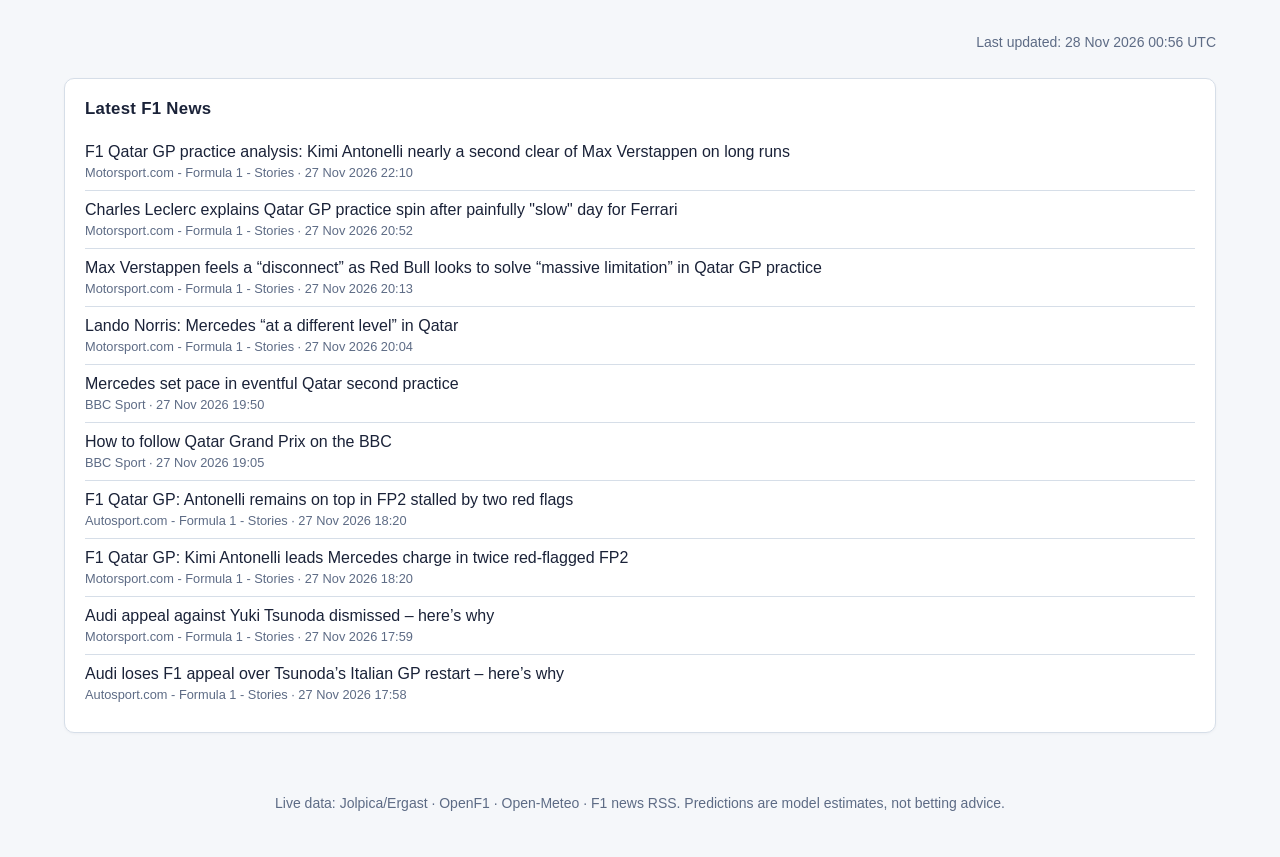
==== commit 6d31bacf: "chore: update F1 prediction [skip ci]" ====
--- a/docs/index.html
+++ b/docs/index.html
@@ -500,7 +500,7 @@
       <span class="logo">F1</span>
       <span class="title">Predictor</span>
     </div>
-    <div class="muted" style="font-size:0.8rem">Updated 27 Nov 2026 17:07 UTC</div>
+    <div class="muted" style="font-size:0.8rem">Updated 28 Nov 2026 00:56 UTC</div>
   </header>
 
   <main>
@@ -527,7 +527,7 @@
     </div>
       <div class="pole-secondary">
         <div class="muted">Most likely front runners</div>
-        <ul class="pole-secondary-list"><li><span class='pos'>2.</span><span class='code'>RUS</span><span>George Russell</span></li><li><span class='pos'>3.</span><span class='code'>PIA</span><span>Oscar Piastri</span></li><li><span class='pos'>4.</span><span class='code'>HAM</span><span>Lewis Hamilton</span></li><li><span class='pos'>5.</span><span class='code'>LEC</span><span>Charles Leclerc</span></li></ul>
+        <ul class="pole-secondary-list"><li><span class='pos'>2.</span><span class='code'>RUS</span><span>George Russell</span></li><li><span class='pos'>3.</span><span class='code'>VER</span><span>Max Verstappen</span></li><li><span class='pos'>4.</span><span class='code'>HAM</span><span>Lewis Hamilton</span></li><li><span class='pos'>5.</span><span class='code'>LEC</span><span>Charles Leclerc</span></li></ul>
       </div>
 
       </div>
@@ -537,11 +537,11 @@
     <div class="weather-grid">
       <div class="weather-stat">
         <div class="label">Rain probability</div>
-        <div class="value ">0%</div>
+        <div class="value ">20%</div>
       </div>
       <div class="weather-stat">
         <div class="label">Temperature</div>
-        <div class="value">23.4&deg;C</div>
+        <div class="value">22.0&deg;C</div>
       </div>
       <div class="weather-stat">
         <div class="label">Precipitation</div>
@@ -549,10 +549,10 @@
       </div>
       <div class="weather-stat">
         <div class="label">Wind</div>
-        <div class="value">13 kph</div>
+        <div class="value">10 kph</div>
       </div>
     </div>
-    <p class="muted" style="margin-top:14px">Open-Meteo forecast</p>
+    <p class="muted" style="margin-top:14px">Climatological estimate (forecast not yet available)</p>
 
       </div>
     </section>
@@ -575,70 +575,70 @@
           <td class="code">ANT</td>
           <td class="driver-name">Andrea Kimi Antonelli</td>
           <td class="team-name">Mercedes</td>
-          <td class="win-prob">44.4%<span class="win-prob-bar" style="width:80px"></span></td>
+          <td class="win-prob">41.4%<span class="win-prob-bar" style="width:80px"></span></td>
         </tr>
         <tr class="podium-2">
           <td class="rank">P2</td>
           <td class="code">RUS</td>
           <td class="driver-name">George Russell</td>
           <td class="team-name">Mercedes</td>
-          <td class="win-prob">28.5%<span class="win-prob-bar" style="width:51px"></span></td>
+          <td class="win-prob">26.2%<span class="win-prob-bar" style="width:51px"></span></td>
         </tr>
         <tr class="podium-3">
           <td class="rank">P3</td>
           <td class="code">HAM</td>
           <td class="driver-name">Lewis Hamilton</td>
           <td class="team-name">Ferrari</td>
-          <td class="win-prob">15.5%<span class="win-prob-bar" style="width:28px"></span></td>
+          <td class="win-prob">15.0%<span class="win-prob-bar" style="width:29px"></span></td>
         </tr>
         <tr class="">
           <td class="rank">P4</td>
           <td class="code">LEC</td>
           <td class="driver-name">Charles Leclerc</td>
           <td class="team-name">Ferrari</td>
-          <td class="win-prob">7.7%<span class="win-prob-bar" style="width:14px"></span></td>
+          <td class="win-prob">8.4%<span class="win-prob-bar" style="width:16px"></span></td>
         </tr>
         <tr class="">
           <td class="rank">P5</td>
           <td class="code">VER</td>
           <td class="driver-name">Max Verstappen</td>
           <td class="team-name">Red Bull</td>
-          <td class="win-prob">2.6%<span class="win-prob-bar" style="width:5px"></span></td>
+          <td class="win-prob">6.2%<span class="win-prob-bar" style="width:12px"></span></td>
         </tr>
         <tr class="">
           <td class="rank">P6</td>
           <td class="code">NOR</td>
           <td class="driver-name">Lando Norris</td>
           <td class="team-name">McLaren</td>
-          <td class="win-prob">1.1%<span class="win-prob-bar" style="width:2px"></span></td>
+          <td class="win-prob">1.9%<span class="win-prob-bar" style="width:4px"></span></td>
         </tr>
         <tr class="">
           <td class="rank">P7</td>
           <td class="code">GAS</td>
           <td class="driver-name">Pierre Gasly</td>
           <td class="team-name">Alpine F1 Team</td>
-          <td class="win-prob">0.0%<span class="win-prob-bar" style="width:0px"></span></td>
+          <td class="win-prob">0.4%<span class="win-prob-bar" style="width:1px"></span></td>
         </tr>
         <tr class="">
           <td class="rank">P8</td>
+          <td class="code">COL</td>
+          <td class="driver-name">Franco Colapinto</td>
+          <td class="team-name">Alpine F1 Team</td>
+          <td class="win-prob">0.2%<span class="win-prob-bar" style="width:0px"></span></td>
+        </tr>
+        <tr class="">
+          <td class="rank">P9</td>
           <td class="code">PIA</td>
           <td class="driver-name">Oscar Piastri</td>
           <td class="team-name">McLaren</td>
-          <td class="win-prob">0.0%<span class="win-prob-bar" style="width:0px"></span></td>
-        </tr>
-        <tr class="">
-          <td class="rank">P9</td>
-          <td class="code">COL</td>
-          <td class="driver-name">Franco Colapinto</td>
-          <td class="team-name">Alpine F1 Team</td>
-          <td class="win-prob">0.0%<span class="win-prob-bar" style="width:0px"></span></td>
+          <td class="win-prob">0.2%<span class="win-prob-bar" style="width:0px"></span></td>
         </tr>
         <tr class="">
           <td class="rank">P10</td>
           <td class="code">BEA</td>
           <td class="driver-name">Oliver Bearman</td>
           <td class="team-name">Haas F1 Team</td>
-          <td class="win-prob">0.0%<span class="win-prob-bar" style="width:0px"></span></td>
+          <td class="win-prob">0.1%<span class="win-prob-bar" style="width:0px"></span></td>
         </tr>
         <tr class="">
           <td class="rank">P11</td>
@@ -649,16 +649,16 @@
         </tr>
         <tr class="">
           <td class="rank">P12</td>
+          <td class="code">LIN</td>
+          <td class="driver-name">Arvid Lindblad</td>
+          <td class="team-name">RB F1 Team</td>
+          <td class="win-prob">0.0%<span class="win-prob-bar" style="width:0px"></span></td>
+        </tr>
+        <tr class="">
+          <td class="rank">P13</td>
           <td class="code">SAI</td>
           <td class="driver-name">Carlos Sainz</td>
           <td class="team-name">Williams</td>
-          <td class="win-prob">0.0%<span class="win-prob-bar" style="width:0px"></span></td>
-        </tr>
-        <tr class="">
-          <td class="rank">P13</td>
-          <td class="code">LIN</td>
-          <td class="driver-name">Arvid Lindblad</td>
-          <td class="team-name">RB F1 Team</td>
           <td class="win-prob">0.0%<span class="win-prob-bar" style="width:0px"></span></td>
         </tr>
         <tr class="">
@@ -677,23 +677,23 @@
         </tr>
         <tr class="">
           <td class="rank">P16</td>
+          <td class="code">HAD</td>
+          <td class="driver-name">Isack Hadjar</td>
+          <td class="team-name">Red Bull</td>
+          <td class="win-prob">0.0%<span class="win-prob-bar" style="width:0px"></span></td>
+        </tr>
+        <tr class="">
+          <td class="rank">P17</td>
           <td class="code">HIR</td>
           <td class="driver-name">Ryo Hirakawa</td>
           <td class="team-name">Haas F1 Team</td>
           <td class="win-prob">0.0%<span class="win-prob-bar" style="width:0px"></span></td>
         </tr>
         <tr class="">
-          <td class="rank">P17</td>
+          <td class="rank">P18</td>
           <td class="code">CAM</td>
           <td class="driver-name">Rafael Camara</td>
           <td class="team-name">Haas F1 Team</td>
-          <td class="win-prob">0.0%<span class="win-prob-bar" style="width:0px"></span></td>
-        </tr>
-        <tr class="">
-          <td class="rank">P18</td>
-          <td class="code">HAD</td>
-          <td class="driver-name">Isack Hadjar</td>
-          <td class="team-name">Red Bull</td>
           <td class="win-prob">0.0%<span class="win-prob-bar" style="width:0px"></span></td>
         </tr>
         <tr class="">
@@ -719,16 +719,16 @@
         </tr>
         <tr class="">
           <td class="rank">P22</td>
+          <td class="code">ALO</td>
+          <td class="driver-name">Fernando Alonso</td>
+          <td class="team-name">Aston Martin</td>
+          <td class="win-prob">0.0%<span class="win-prob-bar" style="width:0px"></span></td>
+        </tr>
+        <tr class="">
+          <td class="rank">P23</td>
           <td class="code">PER</td>
           <td class="driver-name">Sergio Pérez</td>
           <td class="team-name">Cadillac F1 Team</td>
-          <td class="win-prob">0.0%<span class="win-prob-bar" style="width:0px"></span></td>
-        </tr>
-        <tr class="">
-          <td class="rank">P23</td>
-          <td class="code">ALO</td>
-          <td class="driver-name">Fernando Alonso</td>
-          <td class="team-name">Aston Martin</td>
           <td class="win-prob">0.0%<span class="win-prob-bar" style="width:0px"></span></td>
         </tr>
         <tr class="">
@@ -751,11 +751,11 @@
 
     
     <p class="muted" id="model-meta">Race model: lightgbm &middot; Pole model: lightgbm &middot; 25 drivers <span class="signal-chip off">Quali: pending</span> <span class="signal-chip off">Odds: off</span></p>
-    <p class="muted update-time">Last updated: 27 Nov 2026 17:07 UTC</p>
+    <p class="muted update-time">Last updated: 28 Nov 2026 00:56 UTC</p>
 
     <section class="card">
       <h2>Latest F1 News</h2>
-      <ul id="news-list"><li><a href='https://www.bbc.co.uk/sport/formula1/articles/cqpv903y40jko?at_medium=RSS&amp;at_campaign=rss' target='_blank' rel='noopener'>Antonelli leads Russell in Qatar first practice</a><div class='news-meta'>BBC Sport &middot; 27 Nov 2026 14:42</div></li><li><a href='https://www.motorsport.com/f1/news/f1-qatar-gp-fp1-report-10878251/10878251/?utm_source=RSS&amp;utm_medium=referral&amp;utm_campaign=RSS-F1&amp;utm_term=News&amp;utm_content=www' target='_blank' rel='noopener'>F1 Qatar GP: Kimi Antonelli leads Mercedes 1-2 in tricky FP1</a><div class='news-meta'>Motorsport.com - Formula 1 - Stories &middot; 27 Nov 2026 14:40</div></li><li><a href='https://www.autosport.com/f1/news/f1-qatar-gp-fp1-report-10878259/10878259/?utm_source=RSS&amp;utm_medium=referral&amp;utm_campaign=RSS-F1&amp;utm_term=News&amp;utm_content=uk' target='_blank' rel='noopener'>F1 Qatar GP: Antonelli leads Russell in opening practice</a><div class='news-meta'>Autosport.com - Formula 1 - Stories &middot; 27 Nov 2026 14:39</div></li><li><a href='https://www.autosport.com/f1/news/carlos-sainz-explains-his-intriguing-drs-proposal-for-f1-2030/10878170/?utm_source=RSS&amp;utm_medium=referral&amp;utm_campaign=RSS-F1&amp;utm_term=News&amp;utm_content=uk' target='_blank' rel='noopener'>Sainz proposes intriguing DRS solution for F1 2030</a><div class='news-meta'>Autosport.com - Formula 1 - Stories &middot; 27 Nov 2026 11:48</div></li><li><a href='https://www.motorsport.com/f1/news/carlos-sainz-explains-his-intriguing-drs-proposal-for-f1-2030/10878146/?utm_source=RSS&amp;utm_medium=referral&amp;utm_campaign=RSS-F1&amp;utm_term=News&amp;utm_content=www' target='_blank' rel='noopener'>Carlos Sainz explains his intriguing DRS proposal for F1 2030</a><div class='news-meta'>Motorsport.com - Formula 1 - Stories &middot; 27 Nov 2026 11:47</div></li><li><a href='https://www.autosport.com/f1/news/why-fernando-alonso-reported-a-broken-engine-in-las-vegas-but-honda-cant-find-an-issue/10878121/?utm_source=RSS&amp;utm_medium=referral&amp;utm_campaign=RSS-F1&amp;utm_term=News&amp;utm_content=uk' target='_blank' rel='noopener'>Honda can&#039;t find an issue after Fernando Alonso&#039;s intriguing &quot;broken engine&quot; radio message</a><div class='news-meta'>Autosport.com - Formula 1 - Stories &middot; 27 Nov 2026 11:03</div></li><li><a href='https://www.motorsport.com/f1/news/why-fernando-alonso-reported-a-broken-engine-in-las-vegas-but-honda-cant-find-an-issue/10878119/?utm_source=RSS&amp;utm_medium=referral&amp;utm_campaign=RSS-F1&amp;utm_term=News&amp;utm_content=www' target='_blank' rel='noopener'>Why Fernando Alonso reported a &quot;broken engine&quot; in Las Vegas – but Honda can’t find an issue</a><div class='news-meta'>Motorsport.com - Formula 1 - Stories &middot; 27 Nov 2026 11:03</div></li><li><a href='https://www.autosport.com/f1/news/f1-drivers-go-through-quizzical-exercise-in-stewarding-debate/10878073/?utm_source=RSS&amp;utm_medium=referral&amp;utm_campaign=RSS-F1&amp;utm_term=News&amp;utm_content=uk' target='_blank' rel='noopener'>F1 drivers go through quizzical exercise in stewarding debate</a><div class='news-meta'>Autosport.com - Formula 1 - Stories &middot; 27 Nov 2026 10:30</div></li><li><a href='https://www.autosport.com/f1/news/how-nico-rosberg-beat-lewis-hamilton-and-his-demon-to-clinch-f1-world-title/10878126/?utm_source=RSS&amp;utm_medium=referral&amp;utm_campaign=RSS-F1&amp;utm_term=News&amp;utm_content=uk' target='_blank' rel='noopener'>How Rosberg beat Hamilton – and his demons – to clinch F1 world title</a><div class='news-meta'>Autosport.com - Formula 1 - Stories &middot; 27 Nov 2026 09:35</div></li><li><a href='https://www.motorsport.com/f1/news/how-nico-rosberg-beat-lewis-hamilton-and-his-demon-to-clinch-f1-world-title/10877499/?utm_source=RSS&amp;utm_medium=referral&amp;utm_campaign=RSS-F1&amp;utm_term=News&amp;utm_content=www' target='_blank' rel='noopener'>How Nico Rosberg beat Lewis Hamilton – and his demons – to clinch F1 world title</a><div class='news-meta'>Motorsport.com - Formula 1 - Stories &middot; 27 Nov 2026 09:34</div></li></ul>
+      <ul id="news-list"><li><a href='https://www.motorsport.com/f1/news/f1-qatar-gp-practice-analysis-antonelli-nearly-a-second-clear-of-verstappen-on-long-runs/10878464/?utm_source=RSS&amp;utm_medium=referral&amp;utm_campaign=RSS-F1&amp;utm_term=News&amp;utm_content=www' target='_blank' rel='noopener'>F1 Qatar GP practice analysis: Kimi Antonelli nearly a second clear of Max Verstappen on long runs</a><div class='news-meta'>Motorsport.com - Formula 1 - Stories &middot; 27 Nov 2026 22:10</div></li><li><a href='https://www.motorsport.com/f1/news/charles-leclerc-explains-qatar-spin-after-painfully-slow-day-for-ferrari/10878445/?utm_source=RSS&amp;utm_medium=referral&amp;utm_campaign=RSS-F1&amp;utm_term=News&amp;utm_content=www' target='_blank' rel='noopener'>Charles Leclerc explains Qatar GP practice spin after painfully &quot;slow&quot; day for Ferrari</a><div class='news-meta'>Motorsport.com - Formula 1 - Stories &middot; 27 Nov 2026 20:52</div></li><li><a href='https://www.motorsport.com/f1/news/max-verstappen-feels-a-disconnect-as-red-bull-looks-to-solve-massive-limitation-in-qatar-gp-practice/10878436/?utm_source=RSS&amp;utm_medium=referral&amp;utm_campaign=RSS-F1&amp;utm_term=News&amp;utm_content=www' target='_blank' rel='noopener'>Max Verstappen feels a “disconnect” as Red Bull looks to solve “massive limitation” in Qatar GP practice</a><div class='news-meta'>Motorsport.com - Formula 1 - Stories &middot; 27 Nov 2026 20:13</div></li><li><a href='https://www.motorsport.com/f1/news/lando-norris-mercedes-at-a-different-level-in-qatar/10878432/?utm_source=RSS&amp;utm_medium=referral&amp;utm_campaign=RSS-F1&amp;utm_term=News&amp;utm_content=www' target='_blank' rel='noopener'>Lando Norris: Mercedes “at a different level” in Qatar</a><div class='news-meta'>Motorsport.com - Formula 1 - Stories &middot; 27 Nov 2026 20:04</div></li><li><a href='https://www.bbc.co.uk/sport/formula1/articles/cqpv903y40jko?at_medium=RSS&amp;at_campaign=rss' target='_blank' rel='noopener'>Mercedes set pace in eventful Qatar second practice</a><div class='news-meta'>BBC Sport &middot; 27 Nov 2026 19:50</div></li><li><a href='https://www.bbc.co.uk/sport/formula1/articles/cjzx912pyekdo?at_medium=RSS&amp;at_campaign=rss' target='_blank' rel='noopener'>How to follow Qatar Grand Prix on the BBC</a><div class='news-meta'>BBC Sport &middot; 27 Nov 2026 19:05</div></li><li><a href='https://www.autosport.com/f1/news/f1-qatar-gp-fp2-report/10878347/?utm_source=RSS&amp;utm_medium=referral&amp;utm_campaign=RSS-F1&amp;utm_term=News&amp;utm_content=uk' target='_blank' rel='noopener'>F1 Qatar GP: Antonelli remains on top in FP2 stalled by two red flags</a><div class='news-meta'>Autosport.com - Formula 1 - Stories &middot; 27 Nov 2026 18:20</div></li><li><a href='https://www.motorsport.com/f1/news/f1-qatar-gp-fp2-report/10878345/?utm_source=RSS&amp;utm_medium=referral&amp;utm_campaign=RSS-F1&amp;utm_term=News&amp;utm_content=www' target='_blank' rel='noopener'>F1 Qatar GP: Kimi Antonelli leads Mercedes charge in twice red-flagged FP2</a><div class='news-meta'>Motorsport.com - Formula 1 - Stories &middot; 27 Nov 2026 18:20</div></li><li><a href='https://www.motorsport.com/f1/news/audi-appeal-against-yuki-tsunoda-dismissed-heres-why/10878357/?utm_source=RSS&amp;utm_medium=referral&amp;utm_campaign=RSS-F1&amp;utm_term=News&amp;utm_content=www' target='_blank' rel='noopener'>Audi appeal against Yuki Tsunoda dismissed – here’s why</a><div class='news-meta'>Motorsport.com - Formula 1 - Stories &middot; 27 Nov 2026 17:59</div></li><li><a href='https://www.autosport.com/f1/news/audi-appeal-against-yuki-tsunoda-dismissed-heres-why/10878359/?utm_source=RSS&amp;utm_medium=referral&amp;utm_campaign=RSS-F1&amp;utm_term=News&amp;utm_content=uk' target='_blank' rel='noopener'>Audi loses F1 appeal over Tsunoda’s Italian GP restart – here’s why</a><div class='news-meta'>Autosport.com - Formula 1 - Stories &middot; 27 Nov 2026 17:58</div></li></ul>
     </section>
   </main>
 
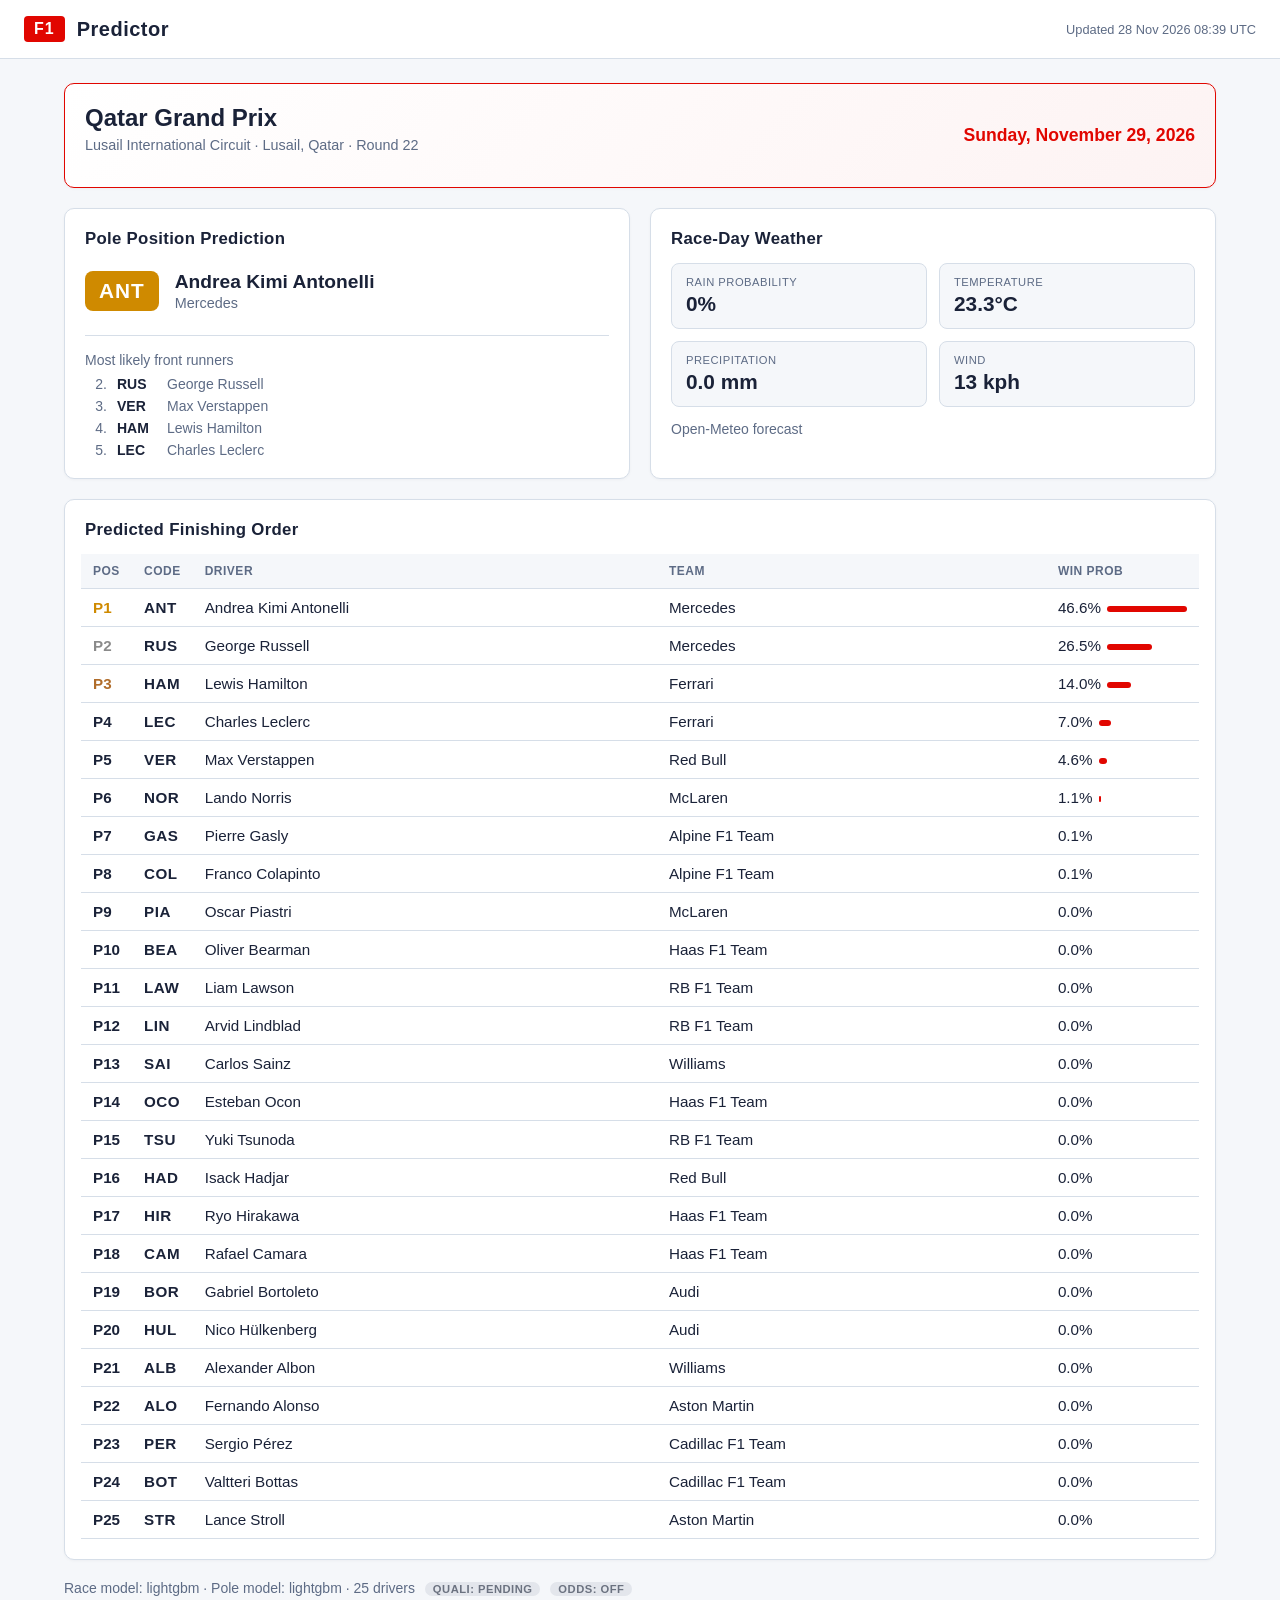
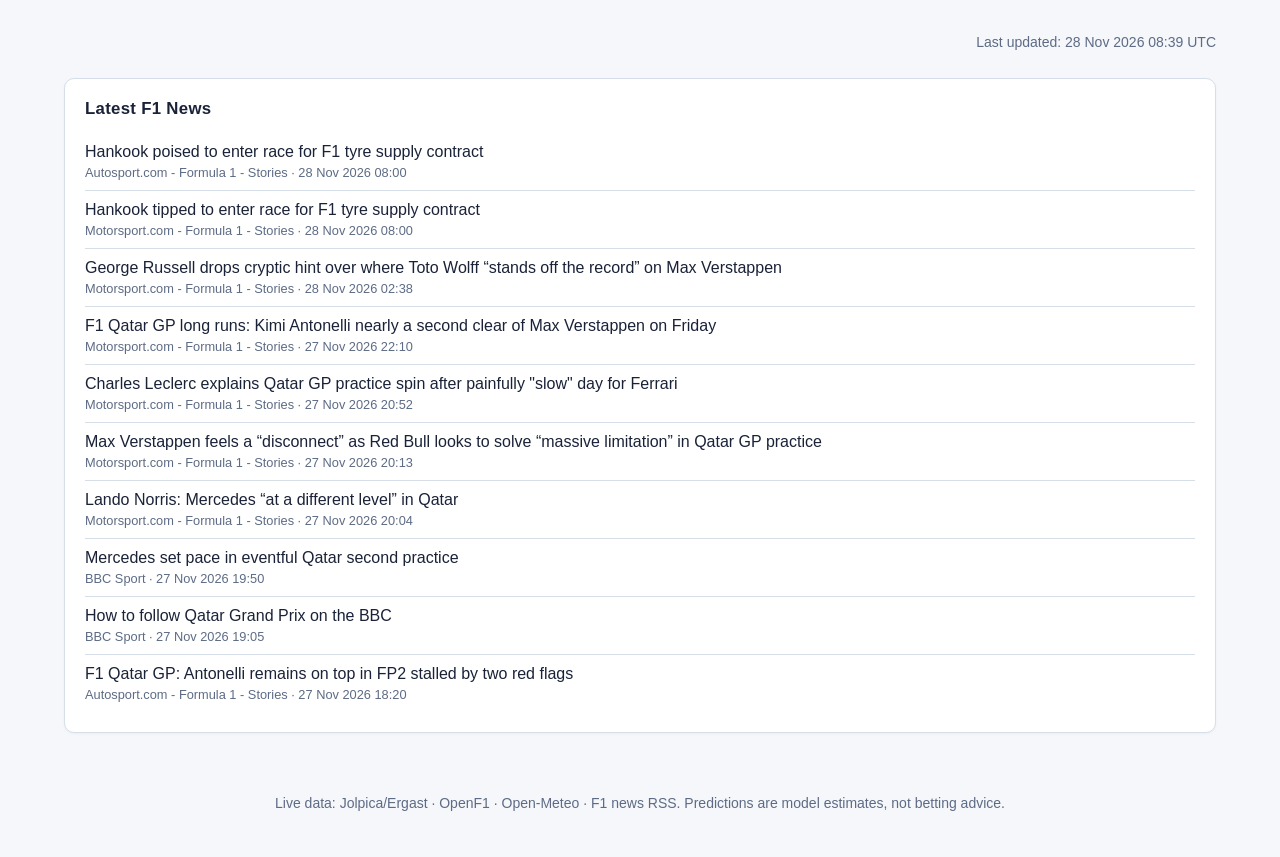
==== commit d107142f: "chore: update F1 prediction [skip ci]" ====
--- a/docs/index.html
+++ b/docs/index.html
@@ -500,7 +500,7 @@
       <span class="logo">F1</span>
       <span class="title">Predictor</span>
     </div>
-    <div class="muted" style="font-size:0.8rem">Updated 28 Nov 2026 00:56 UTC</div>
+    <div class="muted" style="font-size:0.8rem">Updated 28 Nov 2026 08:39 UTC</div>
   </header>
 
   <main>
@@ -537,11 +537,11 @@
     <div class="weather-grid">
       <div class="weather-stat">
         <div class="label">Rain probability</div>
-        <div class="value ">20%</div>
+        <div class="value ">0%</div>
       </div>
       <div class="weather-stat">
         <div class="label">Temperature</div>
-        <div class="value">22.0&deg;C</div>
+        <div class="value">23.3&deg;C</div>
       </div>
       <div class="weather-stat">
         <div class="label">Precipitation</div>
@@ -549,10 +549,10 @@
       </div>
       <div class="weather-stat">
         <div class="label">Wind</div>
-        <div class="value">10 kph</div>
+        <div class="value">13 kph</div>
       </div>
     </div>
-    <p class="muted" style="margin-top:14px">Climatological estimate (forecast not yet available)</p>
+    <p class="muted" style="margin-top:14px">Open-Meteo forecast</p>
 
       </div>
     </section>
@@ -575,70 +575,70 @@
           <td class="code">ANT</td>
           <td class="driver-name">Andrea Kimi Antonelli</td>
           <td class="team-name">Mercedes</td>
-          <td class="win-prob">41.4%<span class="win-prob-bar" style="width:80px"></span></td>
+          <td class="win-prob">46.6%<span class="win-prob-bar" style="width:80px"></span></td>
         </tr>
         <tr class="podium-2">
           <td class="rank">P2</td>
           <td class="code">RUS</td>
           <td class="driver-name">George Russell</td>
           <td class="team-name">Mercedes</td>
-          <td class="win-prob">26.2%<span class="win-prob-bar" style="width:51px"></span></td>
+          <td class="win-prob">26.5%<span class="win-prob-bar" style="width:45px"></span></td>
         </tr>
         <tr class="podium-3">
           <td class="rank">P3</td>
           <td class="code">HAM</td>
           <td class="driver-name">Lewis Hamilton</td>
           <td class="team-name">Ferrari</td>
-          <td class="win-prob">15.0%<span class="win-prob-bar" style="width:29px"></span></td>
+          <td class="win-prob">14.0%<span class="win-prob-bar" style="width:24px"></span></td>
         </tr>
         <tr class="">
           <td class="rank">P4</td>
           <td class="code">LEC</td>
           <td class="driver-name">Charles Leclerc</td>
           <td class="team-name">Ferrari</td>
-          <td class="win-prob">8.4%<span class="win-prob-bar" style="width:16px"></span></td>
+          <td class="win-prob">7.0%<span class="win-prob-bar" style="width:12px"></span></td>
         </tr>
         <tr class="">
           <td class="rank">P5</td>
           <td class="code">VER</td>
           <td class="driver-name">Max Verstappen</td>
           <td class="team-name">Red Bull</td>
-          <td class="win-prob">6.2%<span class="win-prob-bar" style="width:12px"></span></td>
+          <td class="win-prob">4.6%<span class="win-prob-bar" style="width:8px"></span></td>
         </tr>
         <tr class="">
           <td class="rank">P6</td>
           <td class="code">NOR</td>
           <td class="driver-name">Lando Norris</td>
           <td class="team-name">McLaren</td>
-          <td class="win-prob">1.9%<span class="win-prob-bar" style="width:4px"></span></td>
+          <td class="win-prob">1.1%<span class="win-prob-bar" style="width:2px"></span></td>
         </tr>
         <tr class="">
           <td class="rank">P7</td>
           <td class="code">GAS</td>
           <td class="driver-name">Pierre Gasly</td>
           <td class="team-name">Alpine F1 Team</td>
-          <td class="win-prob">0.4%<span class="win-prob-bar" style="width:1px"></span></td>
+          <td class="win-prob">0.1%<span class="win-prob-bar" style="width:0px"></span></td>
         </tr>
         <tr class="">
           <td class="rank">P8</td>
           <td class="code">COL</td>
           <td class="driver-name">Franco Colapinto</td>
           <td class="team-name">Alpine F1 Team</td>
-          <td class="win-prob">0.2%<span class="win-prob-bar" style="width:0px"></span></td>
+          <td class="win-prob">0.1%<span class="win-prob-bar" style="width:0px"></span></td>
         </tr>
         <tr class="">
           <td class="rank">P9</td>
           <td class="code">PIA</td>
           <td class="driver-name">Oscar Piastri</td>
           <td class="team-name">McLaren</td>
-          <td class="win-prob">0.2%<span class="win-prob-bar" style="width:0px"></span></td>
+          <td class="win-prob">0.0%<span class="win-prob-bar" style="width:0px"></span></td>
         </tr>
         <tr class="">
           <td class="rank">P10</td>
           <td class="code">BEA</td>
           <td class="driver-name">Oliver Bearman</td>
           <td class="team-name">Haas F1 Team</td>
-          <td class="win-prob">0.1%<span class="win-prob-bar" style="width:0px"></span></td>
+          <td class="win-prob">0.0%<span class="win-prob-bar" style="width:0px"></span></td>
         </tr>
         <tr class="">
           <td class="rank">P11</td>
@@ -751,11 +751,11 @@
 
     
     <p class="muted" id="model-meta">Race model: lightgbm &middot; Pole model: lightgbm &middot; 25 drivers <span class="signal-chip off">Quali: pending</span> <span class="signal-chip off">Odds: off</span></p>
-    <p class="muted update-time">Last updated: 28 Nov 2026 00:56 UTC</p>
+    <p class="muted update-time">Last updated: 28 Nov 2026 08:39 UTC</p>
 
     <section class="card">
       <h2>Latest F1 News</h2>
-      <ul id="news-list"><li><a href='https://www.motorsport.com/f1/news/f1-qatar-gp-practice-analysis-antonelli-nearly-a-second-clear-of-verstappen-on-long-runs/10878464/?utm_source=RSS&amp;utm_medium=referral&amp;utm_campaign=RSS-F1&amp;utm_term=News&amp;utm_content=www' target='_blank' rel='noopener'>F1 Qatar GP practice analysis: Kimi Antonelli nearly a second clear of Max Verstappen on long runs</a><div class='news-meta'>Motorsport.com - Formula 1 - Stories &middot; 27 Nov 2026 22:10</div></li><li><a href='https://www.motorsport.com/f1/news/charles-leclerc-explains-qatar-spin-after-painfully-slow-day-for-ferrari/10878445/?utm_source=RSS&amp;utm_medium=referral&amp;utm_campaign=RSS-F1&amp;utm_term=News&amp;utm_content=www' target='_blank' rel='noopener'>Charles Leclerc explains Qatar GP practice spin after painfully &quot;slow&quot; day for Ferrari</a><div class='news-meta'>Motorsport.com - Formula 1 - Stories &middot; 27 Nov 2026 20:52</div></li><li><a href='https://www.motorsport.com/f1/news/max-verstappen-feels-a-disconnect-as-red-bull-looks-to-solve-massive-limitation-in-qatar-gp-practice/10878436/?utm_source=RSS&amp;utm_medium=referral&amp;utm_campaign=RSS-F1&amp;utm_term=News&amp;utm_content=www' target='_blank' rel='noopener'>Max Verstappen feels a “disconnect” as Red Bull looks to solve “massive limitation” in Qatar GP practice</a><div class='news-meta'>Motorsport.com - Formula 1 - Stories &middot; 27 Nov 2026 20:13</div></li><li><a href='https://www.motorsport.com/f1/news/lando-norris-mercedes-at-a-different-level-in-qatar/10878432/?utm_source=RSS&amp;utm_medium=referral&amp;utm_campaign=RSS-F1&amp;utm_term=News&amp;utm_content=www' target='_blank' rel='noopener'>Lando Norris: Mercedes “at a different level” in Qatar</a><div class='news-meta'>Motorsport.com - Formula 1 - Stories &middot; 27 Nov 2026 20:04</div></li><li><a href='https://www.bbc.co.uk/sport/formula1/articles/cqpv903y40jko?at_medium=RSS&amp;at_campaign=rss' target='_blank' rel='noopener'>Mercedes set pace in eventful Qatar second practice</a><div class='news-meta'>BBC Sport &middot; 27 Nov 2026 19:50</div></li><li><a href='https://www.bbc.co.uk/sport/formula1/articles/cjzx912pyekdo?at_medium=RSS&amp;at_campaign=rss' target='_blank' rel='noopener'>How to follow Qatar Grand Prix on the BBC</a><div class='news-meta'>BBC Sport &middot; 27 Nov 2026 19:05</div></li><li><a href='https://www.autosport.com/f1/news/f1-qatar-gp-fp2-report/10878347/?utm_source=RSS&amp;utm_medium=referral&amp;utm_campaign=RSS-F1&amp;utm_term=News&amp;utm_content=uk' target='_blank' rel='noopener'>F1 Qatar GP: Antonelli remains on top in FP2 stalled by two red flags</a><div class='news-meta'>Autosport.com - Formula 1 - Stories &middot; 27 Nov 2026 18:20</div></li><li><a href='https://www.motorsport.com/f1/news/f1-qatar-gp-fp2-report/10878345/?utm_source=RSS&amp;utm_medium=referral&amp;utm_campaign=RSS-F1&amp;utm_term=News&amp;utm_content=www' target='_blank' rel='noopener'>F1 Qatar GP: Kimi Antonelli leads Mercedes charge in twice red-flagged FP2</a><div class='news-meta'>Motorsport.com - Formula 1 - Stories &middot; 27 Nov 2026 18:20</div></li><li><a href='https://www.motorsport.com/f1/news/audi-appeal-against-yuki-tsunoda-dismissed-heres-why/10878357/?utm_source=RSS&amp;utm_medium=referral&amp;utm_campaign=RSS-F1&amp;utm_term=News&amp;utm_content=www' target='_blank' rel='noopener'>Audi appeal against Yuki Tsunoda dismissed – here’s why</a><div class='news-meta'>Motorsport.com - Formula 1 - Stories &middot; 27 Nov 2026 17:59</div></li><li><a href='https://www.autosport.com/f1/news/audi-appeal-against-yuki-tsunoda-dismissed-heres-why/10878359/?utm_source=RSS&amp;utm_medium=referral&amp;utm_campaign=RSS-F1&amp;utm_term=News&amp;utm_content=uk' target='_blank' rel='noopener'>Audi loses F1 appeal over Tsunoda’s Italian GP restart – here’s why</a><div class='news-meta'>Autosport.com - Formula 1 - Stories &middot; 27 Nov 2026 17:58</div></li></ul>
+      <ul id="news-list"><li><a href='https://www.autosport.com/f1/news/hankook-poised-to-enter-race-for-f1-tyre-supply-contract/10878399/?utm_source=RSS&amp;utm_medium=referral&amp;utm_campaign=RSS-F1&amp;utm_term=News&amp;utm_content=uk' target='_blank' rel='noopener'>Hankook poised to enter race for F1 tyre supply contract</a><div class='news-meta'>Autosport.com - Formula 1 - Stories &middot; 28 Nov 2026 08:00</div></li><li><a href='https://www.motorsport.com/f1/news/hankook-tipped-to-enter-race-for-f1-tyre-supply-contract/10878383/?utm_source=RSS&amp;utm_medium=referral&amp;utm_campaign=RSS-F1&amp;utm_term=News&amp;utm_content=www' target='_blank' rel='noopener'>Hankook tipped to enter race for F1 tyre supply contract</a><div class='news-meta'>Motorsport.com - Formula 1 - Stories &middot; 28 Nov 2026 08:00</div></li><li><a href='https://www.motorsport.com/f1/news/george-russell-drops-cryptic-hint-over-where-toto-wolff-stands-off-the-record-on-max-verstappen/10878290/?utm_source=RSS&amp;utm_medium=referral&amp;utm_campaign=RSS-F1&amp;utm_term=News&amp;utm_content=www' target='_blank' rel='noopener'>George Russell drops cryptic hint over where Toto Wolff “stands off the record” on Max Verstappen</a><div class='news-meta'>Motorsport.com - Formula 1 - Stories &middot; 28 Nov 2026 02:38</div></li><li><a href='https://www.motorsport.com/f1/news/f1-qatar-gp-practice-analysis-antonelli-nearly-a-second-clear-of-verstappen-on-long-runs/10878464/?utm_source=RSS&amp;utm_medium=referral&amp;utm_campaign=RSS-F1&amp;utm_term=News&amp;utm_content=www' target='_blank' rel='noopener'>F1 Qatar GP long runs: Kimi Antonelli nearly a second clear of Max Verstappen on Friday</a><div class='news-meta'>Motorsport.com - Formula 1 - Stories &middot; 27 Nov 2026 22:10</div></li><li><a href='https://www.motorsport.com/f1/news/charles-leclerc-explains-qatar-spin-after-painfully-slow-day-for-ferrari/10878445/?utm_source=RSS&amp;utm_medium=referral&amp;utm_campaign=RSS-F1&amp;utm_term=News&amp;utm_content=www' target='_blank' rel='noopener'>Charles Leclerc explains Qatar GP practice spin after painfully &quot;slow&quot; day for Ferrari</a><div class='news-meta'>Motorsport.com - Formula 1 - Stories &middot; 27 Nov 2026 20:52</div></li><li><a href='https://www.motorsport.com/f1/news/max-verstappen-feels-a-disconnect-as-red-bull-looks-to-solve-massive-limitation-in-qatar-gp-practice/10878436/?utm_source=RSS&amp;utm_medium=referral&amp;utm_campaign=RSS-F1&amp;utm_term=News&amp;utm_content=www' target='_blank' rel='noopener'>Max Verstappen feels a “disconnect” as Red Bull looks to solve “massive limitation” in Qatar GP practice</a><div class='news-meta'>Motorsport.com - Formula 1 - Stories &middot; 27 Nov 2026 20:13</div></li><li><a href='https://www.motorsport.com/f1/news/lando-norris-mercedes-at-a-different-level-in-qatar/10878432/?utm_source=RSS&amp;utm_medium=referral&amp;utm_campaign=RSS-F1&amp;utm_term=News&amp;utm_content=www' target='_blank' rel='noopener'>Lando Norris: Mercedes “at a different level” in Qatar</a><div class='news-meta'>Motorsport.com - Formula 1 - Stories &middot; 27 Nov 2026 20:04</div></li><li><a href='https://www.bbc.co.uk/sport/formula1/articles/cqpv903y40jko?at_medium=RSS&amp;at_campaign=rss' target='_blank' rel='noopener'>Mercedes set pace in eventful Qatar second practice</a><div class='news-meta'>BBC Sport &middot; 27 Nov 2026 19:50</div></li><li><a href='https://www.bbc.co.uk/sport/formula1/articles/cjzx912pyekdo?at_medium=RSS&amp;at_campaign=rss' target='_blank' rel='noopener'>How to follow Qatar Grand Prix on the BBC</a><div class='news-meta'>BBC Sport &middot; 27 Nov 2026 19:05</div></li><li><a href='https://www.autosport.com/f1/news/f1-qatar-gp-fp2-report/10878347/?utm_source=RSS&amp;utm_medium=referral&amp;utm_campaign=RSS-F1&amp;utm_term=News&amp;utm_content=uk' target='_blank' rel='noopener'>F1 Qatar GP: Antonelli remains on top in FP2 stalled by two red flags</a><div class='news-meta'>Autosport.com - Formula 1 - Stories &middot; 27 Nov 2026 18:20</div></li></ul>
     </section>
   </main>
 
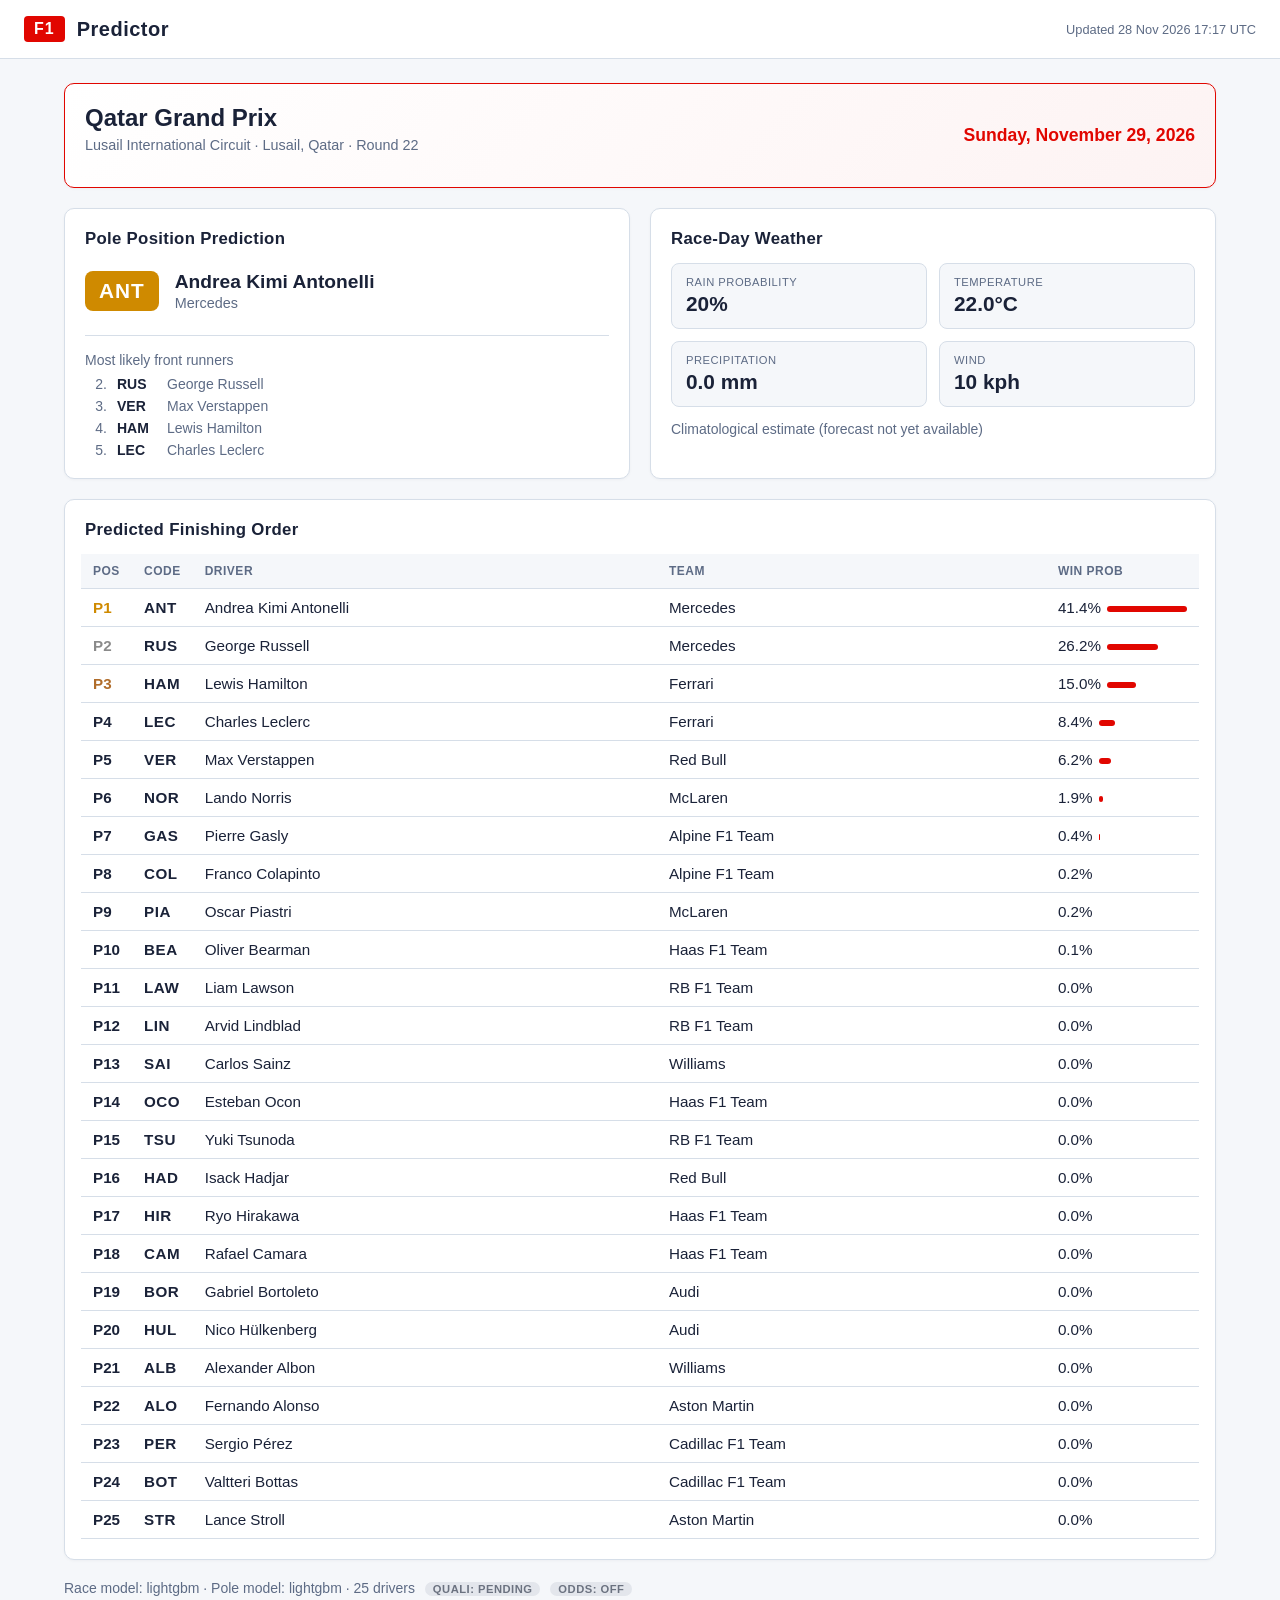
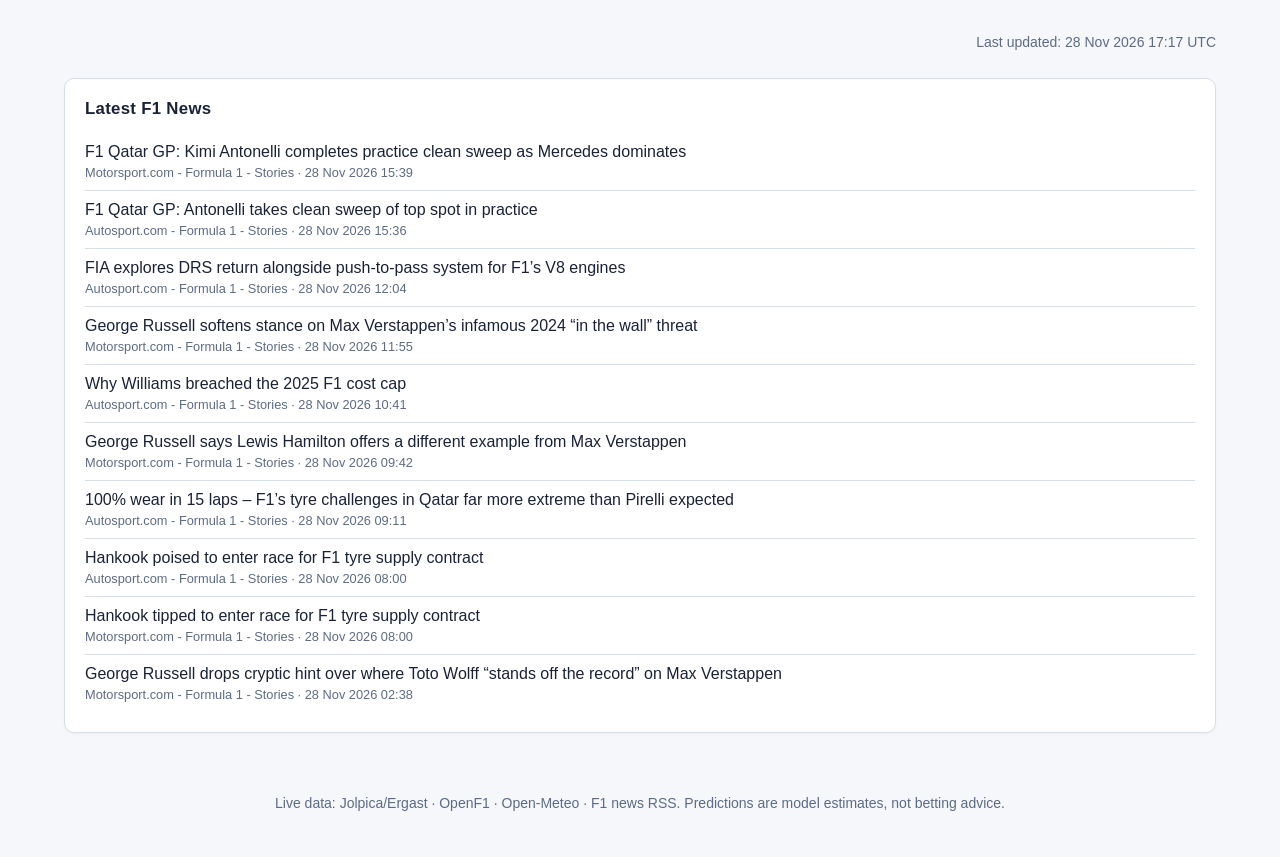
==== commit 6aa28a90: "chore: update F1 prediction [skip ci]" ====
--- a/docs/index.html
+++ b/docs/index.html
@@ -500,7 +500,7 @@
       <span class="logo">F1</span>
       <span class="title">Predictor</span>
     </div>
-    <div class="muted" style="font-size:0.8rem">Updated 28 Nov 2026 08:39 UTC</div>
+    <div class="muted" style="font-size:0.8rem">Updated 28 Nov 2026 17:17 UTC</div>
   </header>
 
   <main>
@@ -537,11 +537,11 @@
     <div class="weather-grid">
       <div class="weather-stat">
         <div class="label">Rain probability</div>
-        <div class="value ">0%</div>
+        <div class="value ">20%</div>
       </div>
       <div class="weather-stat">
         <div class="label">Temperature</div>
-        <div class="value">23.3&deg;C</div>
+        <div class="value">22.0&deg;C</div>
       </div>
       <div class="weather-stat">
         <div class="label">Precipitation</div>
@@ -549,10 +549,10 @@
       </div>
       <div class="weather-stat">
         <div class="label">Wind</div>
-        <div class="value">13 kph</div>
+        <div class="value">10 kph</div>
       </div>
     </div>
-    <p class="muted" style="margin-top:14px">Open-Meteo forecast</p>
+    <p class="muted" style="margin-top:14px">Climatological estimate (forecast not yet available)</p>
 
       </div>
     </section>
@@ -575,70 +575,70 @@
           <td class="code">ANT</td>
           <td class="driver-name">Andrea Kimi Antonelli</td>
           <td class="team-name">Mercedes</td>
-          <td class="win-prob">46.6%<span class="win-prob-bar" style="width:80px"></span></td>
+          <td class="win-prob">41.4%<span class="win-prob-bar" style="width:80px"></span></td>
         </tr>
         <tr class="podium-2">
           <td class="rank">P2</td>
           <td class="code">RUS</td>
           <td class="driver-name">George Russell</td>
           <td class="team-name">Mercedes</td>
-          <td class="win-prob">26.5%<span class="win-prob-bar" style="width:45px"></span></td>
+          <td class="win-prob">26.2%<span class="win-prob-bar" style="width:51px"></span></td>
         </tr>
         <tr class="podium-3">
           <td class="rank">P3</td>
           <td class="code">HAM</td>
           <td class="driver-name">Lewis Hamilton</td>
           <td class="team-name">Ferrari</td>
-          <td class="win-prob">14.0%<span class="win-prob-bar" style="width:24px"></span></td>
+          <td class="win-prob">15.0%<span class="win-prob-bar" style="width:29px"></span></td>
         </tr>
         <tr class="">
           <td class="rank">P4</td>
           <td class="code">LEC</td>
           <td class="driver-name">Charles Leclerc</td>
           <td class="team-name">Ferrari</td>
-          <td class="win-prob">7.0%<span class="win-prob-bar" style="width:12px"></span></td>
+          <td class="win-prob">8.4%<span class="win-prob-bar" style="width:16px"></span></td>
         </tr>
         <tr class="">
           <td class="rank">P5</td>
           <td class="code">VER</td>
           <td class="driver-name">Max Verstappen</td>
           <td class="team-name">Red Bull</td>
-          <td class="win-prob">4.6%<span class="win-prob-bar" style="width:8px"></span></td>
+          <td class="win-prob">6.2%<span class="win-prob-bar" style="width:12px"></span></td>
         </tr>
         <tr class="">
           <td class="rank">P6</td>
           <td class="code">NOR</td>
           <td class="driver-name">Lando Norris</td>
           <td class="team-name">McLaren</td>
-          <td class="win-prob">1.1%<span class="win-prob-bar" style="width:2px"></span></td>
+          <td class="win-prob">1.9%<span class="win-prob-bar" style="width:4px"></span></td>
         </tr>
         <tr class="">
           <td class="rank">P7</td>
           <td class="code">GAS</td>
           <td class="driver-name">Pierre Gasly</td>
           <td class="team-name">Alpine F1 Team</td>
-          <td class="win-prob">0.1%<span class="win-prob-bar" style="width:0px"></span></td>
+          <td class="win-prob">0.4%<span class="win-prob-bar" style="width:1px"></span></td>
         </tr>
         <tr class="">
           <td class="rank">P8</td>
           <td class="code">COL</td>
           <td class="driver-name">Franco Colapinto</td>
           <td class="team-name">Alpine F1 Team</td>
-          <td class="win-prob">0.1%<span class="win-prob-bar" style="width:0px"></span></td>
+          <td class="win-prob">0.2%<span class="win-prob-bar" style="width:0px"></span></td>
         </tr>
         <tr class="">
           <td class="rank">P9</td>
           <td class="code">PIA</td>
           <td class="driver-name">Oscar Piastri</td>
           <td class="team-name">McLaren</td>
-          <td class="win-prob">0.0%<span class="win-prob-bar" style="width:0px"></span></td>
+          <td class="win-prob">0.2%<span class="win-prob-bar" style="width:0px"></span></td>
         </tr>
         <tr class="">
           <td class="rank">P10</td>
           <td class="code">BEA</td>
           <td class="driver-name">Oliver Bearman</td>
           <td class="team-name">Haas F1 Team</td>
-          <td class="win-prob">0.0%<span class="win-prob-bar" style="width:0px"></span></td>
+          <td class="win-prob">0.1%<span class="win-prob-bar" style="width:0px"></span></td>
         </tr>
         <tr class="">
           <td class="rank">P11</td>
@@ -751,11 +751,11 @@
 
     
     <p class="muted" id="model-meta">Race model: lightgbm &middot; Pole model: lightgbm &middot; 25 drivers <span class="signal-chip off">Quali: pending</span> <span class="signal-chip off">Odds: off</span></p>
-    <p class="muted update-time">Last updated: 28 Nov 2026 08:39 UTC</p>
+    <p class="muted update-time">Last updated: 28 Nov 2026 17:17 UTC</p>
 
     <section class="card">
       <h2>Latest F1 News</h2>
-      <ul id="news-list"><li><a href='https://www.autosport.com/f1/news/hankook-poised-to-enter-race-for-f1-tyre-supply-contract/10878399/?utm_source=RSS&amp;utm_medium=referral&amp;utm_campaign=RSS-F1&amp;utm_term=News&amp;utm_content=uk' target='_blank' rel='noopener'>Hankook poised to enter race for F1 tyre supply contract</a><div class='news-meta'>Autosport.com - Formula 1 - Stories &middot; 28 Nov 2026 08:00</div></li><li><a href='https://www.motorsport.com/f1/news/hankook-tipped-to-enter-race-for-f1-tyre-supply-contract/10878383/?utm_source=RSS&amp;utm_medium=referral&amp;utm_campaign=RSS-F1&amp;utm_term=News&amp;utm_content=www' target='_blank' rel='noopener'>Hankook tipped to enter race for F1 tyre supply contract</a><div class='news-meta'>Motorsport.com - Formula 1 - Stories &middot; 28 Nov 2026 08:00</div></li><li><a href='https://www.motorsport.com/f1/news/george-russell-drops-cryptic-hint-over-where-toto-wolff-stands-off-the-record-on-max-verstappen/10878290/?utm_source=RSS&amp;utm_medium=referral&amp;utm_campaign=RSS-F1&amp;utm_term=News&amp;utm_content=www' target='_blank' rel='noopener'>George Russell drops cryptic hint over where Toto Wolff “stands off the record” on Max Verstappen</a><div class='news-meta'>Motorsport.com - Formula 1 - Stories &middot; 28 Nov 2026 02:38</div></li><li><a href='https://www.motorsport.com/f1/news/f1-qatar-gp-practice-analysis-antonelli-nearly-a-second-clear-of-verstappen-on-long-runs/10878464/?utm_source=RSS&amp;utm_medium=referral&amp;utm_campaign=RSS-F1&amp;utm_term=News&amp;utm_content=www' target='_blank' rel='noopener'>F1 Qatar GP long runs: Kimi Antonelli nearly a second clear of Max Verstappen on Friday</a><div class='news-meta'>Motorsport.com - Formula 1 - Stories &middot; 27 Nov 2026 22:10</div></li><li><a href='https://www.motorsport.com/f1/news/charles-leclerc-explains-qatar-spin-after-painfully-slow-day-for-ferrari/10878445/?utm_source=RSS&amp;utm_medium=referral&amp;utm_campaign=RSS-F1&amp;utm_term=News&amp;utm_content=www' target='_blank' rel='noopener'>Charles Leclerc explains Qatar GP practice spin after painfully &quot;slow&quot; day for Ferrari</a><div class='news-meta'>Motorsport.com - Formula 1 - Stories &middot; 27 Nov 2026 20:52</div></li><li><a href='https://www.motorsport.com/f1/news/max-verstappen-feels-a-disconnect-as-red-bull-looks-to-solve-massive-limitation-in-qatar-gp-practice/10878436/?utm_source=RSS&amp;utm_medium=referral&amp;utm_campaign=RSS-F1&amp;utm_term=News&amp;utm_content=www' target='_blank' rel='noopener'>Max Verstappen feels a “disconnect” as Red Bull looks to solve “massive limitation” in Qatar GP practice</a><div class='news-meta'>Motorsport.com - Formula 1 - Stories &middot; 27 Nov 2026 20:13</div></li><li><a href='https://www.motorsport.com/f1/news/lando-norris-mercedes-at-a-different-level-in-qatar/10878432/?utm_source=RSS&amp;utm_medium=referral&amp;utm_campaign=RSS-F1&amp;utm_term=News&amp;utm_content=www' target='_blank' rel='noopener'>Lando Norris: Mercedes “at a different level” in Qatar</a><div class='news-meta'>Motorsport.com - Formula 1 - Stories &middot; 27 Nov 2026 20:04</div></li><li><a href='https://www.bbc.co.uk/sport/formula1/articles/cqpv903y40jko?at_medium=RSS&amp;at_campaign=rss' target='_blank' rel='noopener'>Mercedes set pace in eventful Qatar second practice</a><div class='news-meta'>BBC Sport &middot; 27 Nov 2026 19:50</div></li><li><a href='https://www.bbc.co.uk/sport/formula1/articles/cjzx912pyekdo?at_medium=RSS&amp;at_campaign=rss' target='_blank' rel='noopener'>How to follow Qatar Grand Prix on the BBC</a><div class='news-meta'>BBC Sport &middot; 27 Nov 2026 19:05</div></li><li><a href='https://www.autosport.com/f1/news/f1-qatar-gp-fp2-report/10878347/?utm_source=RSS&amp;utm_medium=referral&amp;utm_campaign=RSS-F1&amp;utm_term=News&amp;utm_content=uk' target='_blank' rel='noopener'>F1 Qatar GP: Antonelli remains on top in FP2 stalled by two red flags</a><div class='news-meta'>Autosport.com - Formula 1 - Stories &middot; 27 Nov 2026 18:20</div></li></ul>
+      <ul id="news-list"><li><a href='https://www.motorsport.com/f1/news/f1-qatar-gp-fp3-report/10878644/?utm_source=RSS&amp;utm_medium=referral&amp;utm_campaign=RSS-F1&amp;utm_term=News&amp;utm_content=www' target='_blank' rel='noopener'>F1 Qatar GP: Kimi Antonelli completes practice clean sweep as Mercedes dominates</a><div class='news-meta'>Motorsport.com - Formula 1 - Stories &middot; 28 Nov 2026 15:39</div></li><li><a href='https://www.autosport.com/f1/news/f1-qatar-gp-fp3-report/10878646/?utm_source=RSS&amp;utm_medium=referral&amp;utm_campaign=RSS-F1&amp;utm_term=News&amp;utm_content=uk' target='_blank' rel='noopener'>F1 Qatar GP: Antonelli takes clean sweep of top spot in practice</a><div class='news-meta'>Autosport.com - Formula 1 - Stories &middot; 28 Nov 2026 15:36</div></li><li><a href='https://www.autosport.com/f1/news/fia-explores-drs-return-alongside-push-to-pass-system-for-f1s-v8-engines/10878582/?utm_source=RSS&amp;utm_medium=referral&amp;utm_campaign=RSS-F1&amp;utm_term=News&amp;utm_content=uk' target='_blank' rel='noopener'>FIA explores DRS return alongside push-to-pass system for F1’s V8 engines</a><div class='news-meta'>Autosport.com - Formula 1 - Stories &middot; 28 Nov 2026 12:04</div></li><li><a href='https://www.motorsport.com/f1/news/two-years-later-george-russell-softens-stance-on-max-verstappens-infamous-2024-in-the-wall-threat/10878305/?utm_source=RSS&amp;utm_medium=referral&amp;utm_campaign=RSS-F1&amp;utm_term=News&amp;utm_content=www' target='_blank' rel='noopener'>George Russell softens stance on Max Verstappen’s infamous 2024 “in the wall” threat</a><div class='news-meta'>Motorsport.com - Formula 1 - Stories &middot; 28 Nov 2026 11:55</div></li><li><a href='https://www.autosport.com/f1/news/why-williams-breached-the-2025-f1-cost-cap/10878549/?utm_source=RSS&amp;utm_medium=referral&amp;utm_campaign=RSS-F1&amp;utm_term=News&amp;utm_content=uk' target='_blank' rel='noopener'>Why Williams breached the 2025 F1 cost cap</a><div class='news-meta'>Autosport.com - Formula 1 - Stories &middot; 28 Nov 2026 10:41</div></li><li><a href='https://www.motorsport.com/f1/news/george-russell-draws-pointed-contrast-between-hamiltons-grace-and-dignity-and-verstappens-style/10878293/?utm_source=RSS&amp;utm_medium=referral&amp;utm_campaign=RSS-F1&amp;utm_term=News&amp;utm_content=www' target='_blank' rel='noopener'>George Russell says Lewis Hamilton offers a different example from Max Verstappen</a><div class='news-meta'>Motorsport.com - Formula 1 - Stories &middot; 28 Nov 2026 09:42</div></li><li><a href='https://www.autosport.com/f1/news/100-wear-in-15-laps-f1s-tyre-challenges-in-qatar-far-more-extreme-than-pirelli-expected/10878519/?utm_source=RSS&amp;utm_medium=referral&amp;utm_campaign=RSS-F1&amp;utm_term=News&amp;utm_content=uk' target='_blank' rel='noopener'>100% wear in 15 laps – F1’s tyre challenges in Qatar far more extreme than Pirelli expected</a><div class='news-meta'>Autosport.com - Formula 1 - Stories &middot; 28 Nov 2026 09:11</div></li><li><a href='https://www.autosport.com/f1/news/hankook-poised-to-enter-race-for-f1-tyre-supply-contract/10878399/?utm_source=RSS&amp;utm_medium=referral&amp;utm_campaign=RSS-F1&amp;utm_term=News&amp;utm_content=uk' target='_blank' rel='noopener'>Hankook poised to enter race for F1 tyre supply contract</a><div class='news-meta'>Autosport.com - Formula 1 - Stories &middot; 28 Nov 2026 08:00</div></li><li><a href='https://www.motorsport.com/f1/news/hankook-tipped-to-enter-race-for-f1-tyre-supply-contract/10878383/?utm_source=RSS&amp;utm_medium=referral&amp;utm_campaign=RSS-F1&amp;utm_term=News&amp;utm_content=www' target='_blank' rel='noopener'>Hankook tipped to enter race for F1 tyre supply contract</a><div class='news-meta'>Motorsport.com - Formula 1 - Stories &middot; 28 Nov 2026 08:00</div></li><li><a href='https://www.motorsport.com/f1/news/george-russell-drops-cryptic-hint-over-where-toto-wolff-stands-off-the-record-on-max-verstappen/10878290/?utm_source=RSS&amp;utm_medium=referral&amp;utm_campaign=RSS-F1&amp;utm_term=News&amp;utm_content=www' target='_blank' rel='noopener'>George Russell drops cryptic hint over where Toto Wolff “stands off the record” on Max Verstappen</a><div class='news-meta'>Motorsport.com - Formula 1 - Stories &middot; 28 Nov 2026 02:38</div></li></ul>
     </section>
   </main>
 
